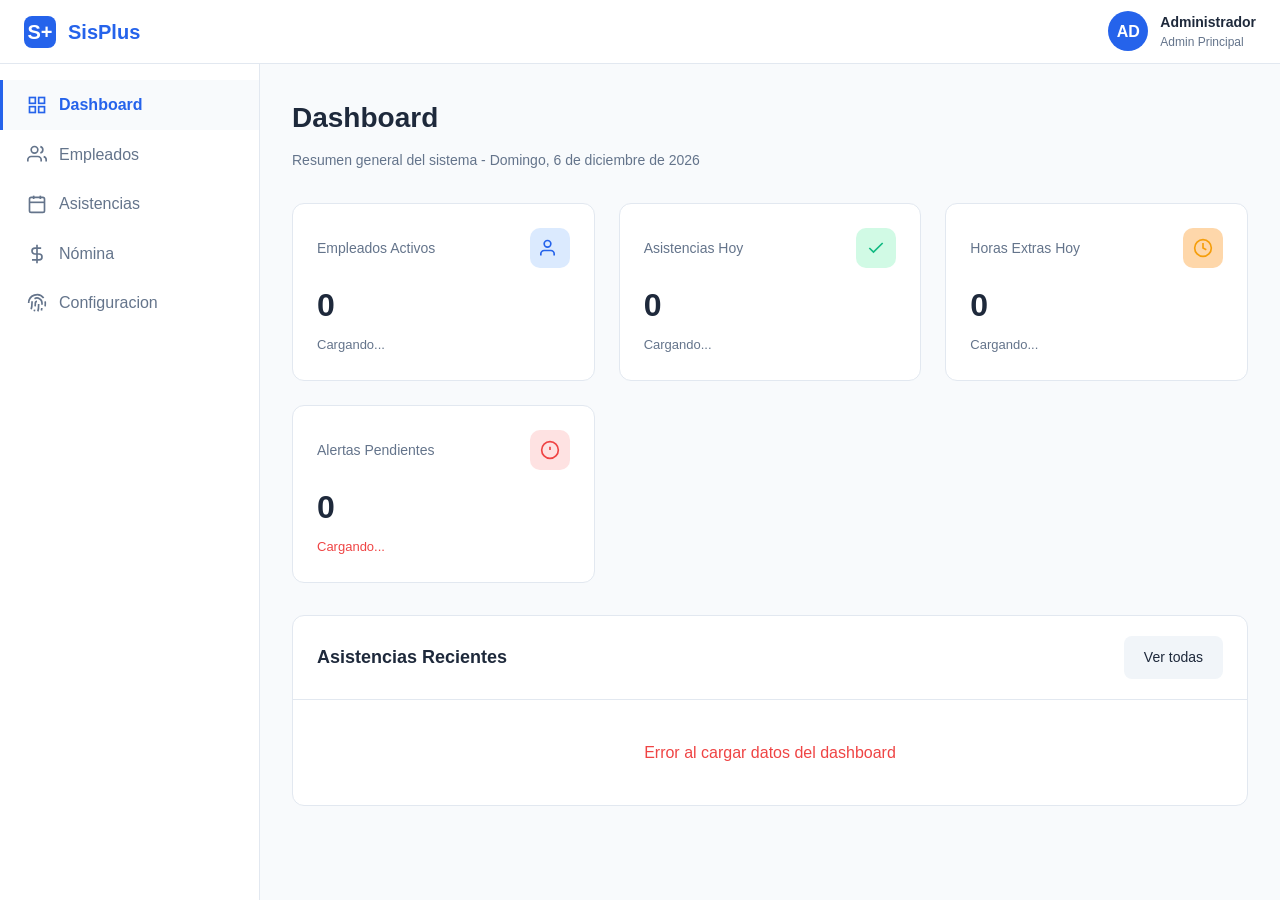
==== src/main/resources/templates/index.html @ 4ac5ccbd "feat(payroll): add payroll endpoints and hexagonal structure integration - Added AppController with " ====
<!DOCTYPE html>
<html lang="es">
<head>
    <meta charset="UTF-8">
    <meta name="viewport" content="width=device-width, initial-scale=1.0">
    <title>Dashboard - SisPlus</title>
    <style>
        * {
            margin: 0;
            padding: 0;
            box-sizing: border-box;
        }

        :root {
            --primary-color: #2563eb;
            --primary-dark: #1e40af;
            --secondary-color: #10b981;
            --bg-light: #f8fafc;
            --bg-gray: #f1f5f9;
            --text-dark: #1e293b;
            --text-gray: #64748b;
            --border-color: #e2e8f0;
            --success: #10b981;
            --warning: #f59e0b;
            --error: #ef4444;
            --sidebar-width: 260px;
            --topbar-height: 64px;
        }

        body {
            font-family: -apple-system, BlinkMacSystemFont, 'Segoe UI', Roboto, Oxygen, Ubuntu, Cantarell, sans-serif;
            background-color: var(--bg-light);
            color: var(--text-dark);
            line-height: 1.6;
        }

        .topbar {
            position: fixed;
            top: 0;
            left: 0;
            right: 0;
            height: var(--topbar-height);
            background: white;
            border-bottom: 1px solid var(--border-color);
            display: flex;
            align-items: center;
            justify-content: space-between;
            padding: 0 24px;
            z-index: 100;
        }

        .topbar-left {
            display: flex;
            align-items: center;
            gap: 16px;
        }

        .menu-toggle {
            display: none;
            background: none;
            border: none;
            cursor: pointer;
            padding: 8px;
            color: var(--text-dark);
        }

        .logo {
            display: flex;
            align-items: center;
            gap: 12px;
            font-size: 20px;
            font-weight: 700;
            color: var(--primary-color);
            text-decoration: none;
        }

        .logo-icon {
            width: 32px;
            height: 32px;
            background: var(--primary-color);
            border-radius: 8px;
            display: flex;
            align-items: center;
            justify-content: center;
            color: white;
            font-weight: 700;
        }

        .topbar-right {
            display: flex;
            align-items: center;
            gap: 16px;
        }

        .user-info {
            display: flex;
            align-items: center;
            gap: 12px;
        }

        .user-avatar {
            width: 40px;
            height: 40px;
            border-radius: 50%;
            background: var(--primary-color);
            color: white;
            display: flex;
            align-items: center;
            justify-content: center;
            font-weight: 600;
        }

        .user-details {
            display: flex;
            flex-direction: column;
        }

        .user-name {
            font-weight: 600;
            font-size: 14px;
        }

        .user-role {
            font-size: 12px;
            color: var(--text-gray);
        }

        .sidebar {
            position: fixed;
            top: var(--topbar-height);
            left: 0;
            width: var(--sidebar-width);
            height: calc(100vh - var(--topbar-height));
            background: white;
            border-right: 1px solid var(--border-color);
            overflow-y: auto;
            transition: transform 0.3s ease;
            z-index: 90;
        }

        .sidebar.closed {
            transform: translateX(-100%);
        }

        .nav-menu {
            padding: 16px 0;
        }

        .nav-item {
            display: flex;
            align-items: center;
            gap: 12px;
            padding: 12px 24px;
            color: var(--text-gray);
            text-decoration: none;
            cursor: pointer;
            transition: all 0.2s;
            border-left: 3px solid transparent;
        }

        .nav-item:hover {
            background: var(--bg-gray);
            color: var(--text-dark);
        }

        .nav-item.active {
            background: var(--bg-light);
            color: var(--primary-color);
            border-left-color: var(--primary-color);
            font-weight: 600;
        }

        .nav-icon {
            width: 20px;
            height: 20px;
        }

        .main-content {
            margin-left: var(--sidebar-width);
            margin-top: var(--topbar-height);
            padding: 32px;
            min-height: calc(100vh - var(--topbar-height));
            transition: margin-left 0.3s ease;
        }

        .main-content.expanded {
            margin-left: 0;
        }

        .page-header {
            margin-bottom: 32px;
        }

        .page-title {
            font-size: 28px;
            font-weight: 700;
            margin-bottom: 8px;
        }

        .page-subtitle {
            color: var(--text-gray);
            font-size: 14px;
        }

        .stats-grid {
            display: grid;
            grid-template-columns: repeat(auto-fit, minmax(240px, 1fr));
            gap: 24px;
            margin-bottom: 32px;
        }

        .stat-card {
            background: white;
            padding: 24px;
            border-radius: 12px;
            border: 1px solid var(--border-color);
            transition: box-shadow 0.2s;
            cursor: pointer;
        }

        .stat-card:hover {
            box-shadow: 0 4px 12px rgba(0, 0, 0, 0.08);
        }

        .stat-header {
            display: flex;
            align-items: center;
            justify-content: space-between;
            margin-bottom: 12px;
        }

        .stat-label {
            font-size: 14px;
            color: var(--text-gray);
            font-weight: 500;
        }

        .stat-icon {
            width: 40px;
            height: 40px;
            border-radius: 10px;
            display: flex;
            align-items: center;
            justify-content: center;
        }

        .stat-icon.blue { background: #dbeafe; color: var(--primary-color); }
        .stat-icon.green { background: #d1fae5; color: var(--secondary-color); }
        .stat-icon.orange { background: #fed7aa; color: var(--warning); }
        .stat-icon.red { background: #fee2e2; color: var(--error); }

        .stat-value {
            font-size: 32px;
            font-weight: 700;
            margin-bottom: 4px;
        }

        .stat-change {
            font-size: 13px;
            display: flex;
            align-items: center;
            gap: 4px;
        }

        .stat-change.positive { color: var(--success); }
        .stat-change.negative { color: var(--error); }
        .stat-change.neutral { color: var(--text-gray); }

        .content-card {
            background: white;
            border-radius: 12px;
            border: 1px solid var(--border-color);
            overflow: hidden;
            margin-bottom: 24px;
        }

        .card-header {
            padding: 20px 24px;
            border-bottom: 1px solid var(--border-color);
            display: flex;
            align-items: center;
            justify-content: space-between;
            flex-wrap: wrap;
            gap: 16px;
        }

        .card-title {
            font-size: 18px;
            font-weight: 600;
        }

        .btn {
            padding: 10px 20px;
            border: none;
            border-radius: 8px;
            font-size: 14px;
            font-weight: 500;
            cursor: pointer;
            transition: all 0.2s;
            display: inline-flex;
            align-items: center;
            gap: 8px;
            text-decoration: none;
        }

        .btn-secondary {
            background: var(--bg-gray);
            color: var(--text-dark);
        }

        .btn-secondary:hover {
            background: #e2e8f0;
        }

        .table-container {
            overflow-x: auto;
        }

        table {
            width: 100%;
            border-collapse: collapse;
        }

        thead {
            background: var(--bg-gray);
        }

        th {
            padding: 14px 24px;
            text-align: left;
            font-size: 13px;
            font-weight: 600;
            color: var(--text-gray);
            text-transform: uppercase;
            letter-spacing: 0.5px;
        }

        td {
            padding: 16px 24px;
            border-bottom: 1px solid var(--border-color);
            font-size: 14px;
        }

        tr:hover {
            background: var(--bg-light);
        }

        .badge {
            display: inline-block;
            padding: 4px 12px;
            border-radius: 20px;
            font-size: 12px;
            font-weight: 500;
        }

        .badge-success {
            background: #d1fae5;
            color: #065f46;
        }

        .badge-warning {
            background: #fef3c7;
            color: #92400e;
        }

        .loading {
            text-align: center;
            padding: 40px;
            color: var(--text-gray);
        }

        .skeleton {
            background: linear-gradient(90deg, #f0f0f0 25%, #e0e0e0 50%, #f0f0f0 75%);
            background-size: 200% 100%;
            animation: loading 1.5s infinite;
            border-radius: 4px;
        }

        @keyframes loading {
            0% { background-position: 200% 0; }
            100% { background-position: -200% 0; }
        }

        .empty-state {
            text-align: center;
            padding: 60px 20px;
            color: var(--text-gray);
        }

        .empty-state svg {
            width: 64px;
            height: 64px;
            margin-bottom: 16px;
            opacity: 0.5;
        }

        svg {
            width: 20px;
            height: 20px;
        }

        @media (max-width: 768px) {
            .menu-toggle {
                display: block;
            }

            .sidebar {
                transform: translateX(-100%);
            }

            .sidebar.open {
                transform: translateX(0);
            }

            .main-content {
                margin-left: 0;
            }

            .user-details {
                display: none;
            }

            .stats-grid {
                grid-template-columns: 1fr;
            }

            .card-header {
                flex-direction: column;
                align-items: stretch;
            }
        }
    </style>
</head>
<body>
<div class="topbar">
    <div class="topbar-left">
        <button class="menu-toggle" onclick="toggleSidebar()">
            <svg viewBox="0 0 24 24" fill="none" stroke="currentColor" stroke-width="2">
                <path d="M3 12h18M3 6h18M3 18h18"/>
            </svg>
        </button>
        <a href="/dashboard" class="logo">
            <div class="logo-icon">S+</div>
            <span>SisPlus</span>
        </a>
    </div>
    <div class="topbar-right">
        <div class="user-info">
            <div class="user-avatar">AD</div>
            <div class="user-details">
                <div class="user-name">Administrador</div>
                <div class="user-role">Admin Principal</div>
            </div>
        </div>
    </div>
</div>

<div class="sidebar" id="sidebar">
    <nav class="nav-menu">
        <a href="/dashboard" class="nav-item active">
            <svg class="nav-icon" viewBox="0 0 24 24" fill="none" stroke="currentColor" stroke-width="2">
                <rect x="3" y="3" width="7" height="7"/>
                <rect x="14" y="3" width="7" height="7"/>
                <rect x="14" y="14" width="7" height="7"/>
                <rect x="3" y="14" width="7" height="7"/>
            </svg>
            <span>Dashboard</span>
        </a>
        <a href="/employee" class="nav-item">
            <svg class="nav-icon" viewBox="0 0 24 24" fill="none" stroke="currentColor" stroke-width="2">
                <path d="M17 21v-2a4 4 0 0 0-4-4H5a4 4 0 0 0-4 4v2"/>
                <circle cx="9" cy="7" r="4"/>
                <path d="M23 21v-2a4 4 0 0 0-3-3.87"/>
                <path d="M16 3.13a4 4 0 0 1 0 7.75"/>
            </svg>
            <span>Empleados</span>
        </a>
        <a href="/assistance" class="nav-item">
            <svg class="nav-icon" viewBox="0 0 24 24" fill="none" stroke="currentColor" stroke-width="2">
                <rect x="3" y="4" width="18" height="18" rx="2" ry="2"/>
                <line x1="16" y1="2" x2="16" y2="6"/>
                <line x1="8" y1="2" x2="8" y2="6"/>
                <line x1="3" y1="10" x2="21" y2="10"/>
            </svg>
            <span>Asistencias</span>
        </a>
        <a href="/payroll" class="nav-item">
            <svg class="nav-icon" viewBox="0 0 24 24" fill="none" stroke="currentColor" stroke-width="2">
                <line x1="12" y1="1" x2="12" y2="23"/>
                <path d="M17 5H9.5a3.5 3.5 0 0 0 0 7h5a3.5 3.5 0 0 1 0 7H6"/>
            </svg>
            <span>Nómina</span>
        </a>
        <a href="/config" class="nav-item">
            <svg class="nav-icon" viewBox="0 0 24 24" fill="none" stroke="currentColor" stroke-width="2">
                <path d="M12 10a2 2 0 0 0-2 2c0 1.02-.1 2.51-.26 4"/>
                <path d="M14 13.12c0 2.38 0 6.38-1 8.88"/>
                <path d="M17.29 21.02c.12-.6.43-2.3.5-3.02"/>
                <path d="M2 12a10 10 0 0 1 18-6"/>
                <path d="M2 16h.01"/>
                <path d="M21.8 16c.2-2 .131-5.354 0-6"/>
                <path d="M5 19.5C5.5 18 6 15 6 12a6 6 0 0 1 .34-2"/>
                <path d="M8.65 22c.21-.66.45-1.32.57-2"/>
                <path d="M9 6.8a6 6 0 0 1 9 5.2v2"/>
            </svg>
            <span>Configuracion</span>
        </a>
    </nav>
</div>

<div class="main-content" id="mainContent">
    <div class="page-header">
        <h1 class="page-title">Dashboard</h1>
        <p class="page-subtitle" id="currentDate">Cargando fecha...</p>
    </div>

    <div class="stats-grid">
        <div class="stat-card" onclick="window.location.href='/employee'">
            <div class="stat-header">
                <span class="stat-label">Empleados Activos</span>
                <div class="stat-icon blue">
                    <svg viewBox="0 0 24 24" fill="none" stroke="currentColor" stroke-width="2">
                        <path d="M17 21v-2a4 4 0 0 0-4-4H5a4 4 0 0 0-4 4v2"/>
                        <circle cx="9" cy="7" r="4"/>
                    </svg>
                </div>
            </div>
            <div class="stat-value" id="totalEmployees">0</div>
            <div class="stat-change neutral">
                <span id="employeesChange">Cargando...</span>
            </div>
        </div>

        <div class="stat-card" onclick="window.location.href='/assistance'">
            <div class="stat-header">
                <span class="stat-label">Asistencias Hoy</span>
                <div class="stat-icon green">
                    <svg viewBox="0 0 24 24" fill="none" stroke="currentColor" stroke-width="2">
                        <polyline points="20 6 9 17 4 12"/>
                    </svg>
                </div>
            </div>
            <div class="stat-value" id="todayAttendances">0</div>
            <div class="stat-change neutral">
                <span id="attendanceRate">Cargando...</span>
            </div>
        </div>

        <div class="stat-card" onclick="window.location.href='/assistance'">
            <div class="stat-header">
                <span class="stat-label">Horas Extras Hoy</span>
                <div class="stat-icon orange">
                    <svg viewBox="0 0 24 24" fill="none" stroke="currentColor" stroke-width="2">
                        <circle cx="12" cy="12" r="10"/>
                        <polyline points="12 6 12 12 16 14"/>
                    </svg>
                </div>
            </div>
            <div class="stat-value" id="totalOvertimeHours">0</div>
            <div class="stat-change neutral">
                <span id="overtimeEmployees">Cargando...</span>
            </div>
        </div>

        <div class="stat-card" onclick="window.location.href='/assistance'">
            <div class="stat-header">
                <span class="stat-label">Alertas Pendientes</span>
                <div class="stat-icon red">
                    <svg viewBox="0 0 24 24" fill="none" stroke="currentColor" stroke-width="2">
                        <circle cx="12" cy="12" r="10"/>
                        <line x1="12" y1="8" x2="12" y2="12"/>
                        <line x1="12" y1="16" x2="12.01" y2="16"/>
                    </svg>
                </div>
            </div>
            <div class="stat-value" id="pendingAlerts">0</div>
            <div class="stat-change negative">
                <span id="alertsDescription">Cargando...</span>
            </div>
        </div>
    </div>

    <div class="content-card">
        <div class="card-header">
            <h2 class="card-title">Asistencias Recientes</h2>
            <a href="/assistance" class="btn btn-secondary">Ver todas</a>
        </div>
        <div class="table-container">
            <div id="loadingTable" class="loading">
                <p>Cargando asistencias...</p>
            </div>
            <table id="recentAttendancesTable" style="display: none;">
                <thead>
                <tr>
                    <th>Empleado</th>
                    <th>Entrada</th>
                    <th>Salida</th>
                    <th>Horas</th>
                    <th>Estado</th>
                </tr>
                </thead>
                <tbody id="recentAttendancesBody">
                </tbody>
            </table>
            <div id="emptyState" class="empty-state" style="display: none;">
                <svg viewBox="0 0 24 24" fill="none" stroke="currentColor" stroke-width="2">
                    <rect x="3" y="4" width="18" height="18" rx="2" ry="2"/>
                    <line x1="16" y1="2" x2="16" y2="6"/>
                    <line x1="8" y1="2" x2="8" y2="6"/>
                    <line x1="3" y1="10" x2="21" y2="10"/>
                </svg>
                <p>No hay asistencias registradas hoy</p>
            </div>
        </div>
    </div>
</div>

<script>
    const API_BASE = '/api';

    function toggleSidebar() {
        const sidebar = document.getElementById('sidebar');
        const mainContent = document.getElementById('mainContent');

        if (window.innerWidth <= 768) {
            sidebar.classList.toggle('open');
        } else {
            sidebar.classList.toggle('closed');
            mainContent.classList.toggle('expanded');
        }
    }

    window.addEventListener('resize', function() {
        const sidebar = document.getElementById('sidebar');
        if (window.innerWidth > 768) {
            sidebar.classList.remove('open');
        }
    });

    function formatTime(dateTimeString) {
        if (!dateTimeString) return '-';
        const date = new Date(dateTimeString);
        return date.toLocaleTimeString('es-ES', { hour: '2-digit', minute: '2-digit' });
    }

    function formatDate() {
        const options = { weekday: 'long', year: 'numeric', month: 'long', day: 'numeric' };
        const date = new Date().toLocaleDateString('es-ES', options);
        return date.charAt(0).toUpperCase() + date.slice(1);
    }

    async function loadDashboardData() {
        try {
            const [employeesRes, attendancesRes] = await Promise.all([
                fetch(`${API_BASE}/users`),
                fetch(`${API_BASE}/attendances?filter=today`)
            ]);

            if (!employeesRes.ok || !attendancesRes.ok) {
                throw new Error('Error al cargar datos del dashboard');
            }

            const employees = await employeesRes.json();
            const attendances = await attendancesRes.json();

            updateStatistics(employees, attendances);
            displayRecentAttendances(attendances);

        } catch (error) {
            console.error('Error:', error);
            document.getElementById('loadingTable').innerHTML =
                '<p style="color: var(--error);">Error al cargar datos del dashboard</p>';
        }
    }

    function updateStatistics(employees, attendances) {
        const totalEmployees = employees.length;
        document.getElementById('totalEmployees').textContent = totalEmployees;
        document.getElementById('employeesChange').textContent =
            `${totalEmployees} empleado${totalEmployees !== 1 ? 's' : ''} registrado${totalEmployees !== 1 ? 's' : ''}`;

        const todayAttendances = attendances.length;
        document.getElementById('todayAttendances').textContent = todayAttendances;

        const attendanceRate = totalEmployees > 0
            ? ((todayAttendances / totalEmployees) * 100).toFixed(1)
            : 0;
        document.getElementById('attendanceRate').textContent =
            `${attendanceRate}% tasa de asistencia`;

        let totalOvertimeHours = 0;
        let employeesWithOvertime = 0;
        let pendingExits = 0;

        attendances.forEach(att => {
            if (att.extraHours && att.extraHours > 0) {
                totalOvertimeHours += att.extraHours;
                employeesWithOvertime++;
            }
            if (!att.departureTime) {
                pendingExits++;
            }
        });

        document.getElementById('totalOvertimeHours').textContent = totalOvertimeHours.toFixed(1);
        document.getElementById('overtimeEmployees').textContent =
            employeesWithOvertime > 0
                ? `En ${employeesWithOvertime} empleado${employeesWithOvertime !== 1 ? 's' : ''}`
                : 'Sin horas extras registradas';

        document.getElementById('pendingAlerts').textContent = pendingExits;
        document.getElementById('alertsDescription').textContent =
            pendingExits > 0
                ? `Salida${pendingExits !== 1 ? 's' : ''} no registrada${pendingExits !== 1 ? 's' : ''}`
                : 'Sin alertas pendientes';

        const alertChangeElem = document.querySelector('#pendingAlerts').parentElement.querySelector('.stat-change');
        if (pendingExits === 0) {
            alertChangeElem.classList.remove('negative');
            alertChangeElem.classList.add('positive');
        }
    }

    function displayRecentAttendances(attendances) {
        const tbody = document.getElementById('recentAttendancesBody');
        const loadingDiv = document.getElementById('loadingTable');
        const table = document.getElementById('recentAttendancesTable');
        const emptyState = document.getElementById('emptyState');

        loadingDiv.style.display = 'none';

        if (attendances.length === 0) {
            emptyState.style.display = 'block';
            table.style.display = 'none';
            return;
        }

        emptyState.style.display = 'none';
        table.style.display = 'table';

        const recentAttendances = attendances
            .sort((a, b) => {
                const dateA = new Date(a.entryTime || 0);
                const dateB = new Date(b.entryTime || 0);
                return dateB - dateA;
            })
            .slice(0, 10);

        tbody.innerHTML = recentAttendances.map(att => {
            const status = att.departureTime ? 'complete' : 'pending';
            const statusBadge = status === 'complete'
                ? '<span class="badge badge-success">Completo</span>'
                : '<span class="badge badge-warning">Pendiente</span>';

            const workedHours = att.workedHours && att.departureTime
                ? att.workedHours.toFixed(2) + 'h'
                : '-';

            const userName = att.user
                ? `${att.user.name} ${att.user.lastName}`
                : 'Usuario desconocido';

            return `
                <tr>
                    <td><strong>${userName}</strong></td>
                    <td>${formatTime(att.entryTime)}</td>
                    <td>${formatTime(att.departureTime)}</td>
                    <td>${workedHours}</td>
                    <td>${statusBadge}</td>
                </tr>
            `;
        }).join('');
    }

    window.onload = function() {
        document.getElementById('currentDate').textContent =
            'Resumen general del sistema - ' + formatDate();
        loadDashboardData();

        setInterval(loadDashboardData, 30000);
    }
</script>
</body>
</html>
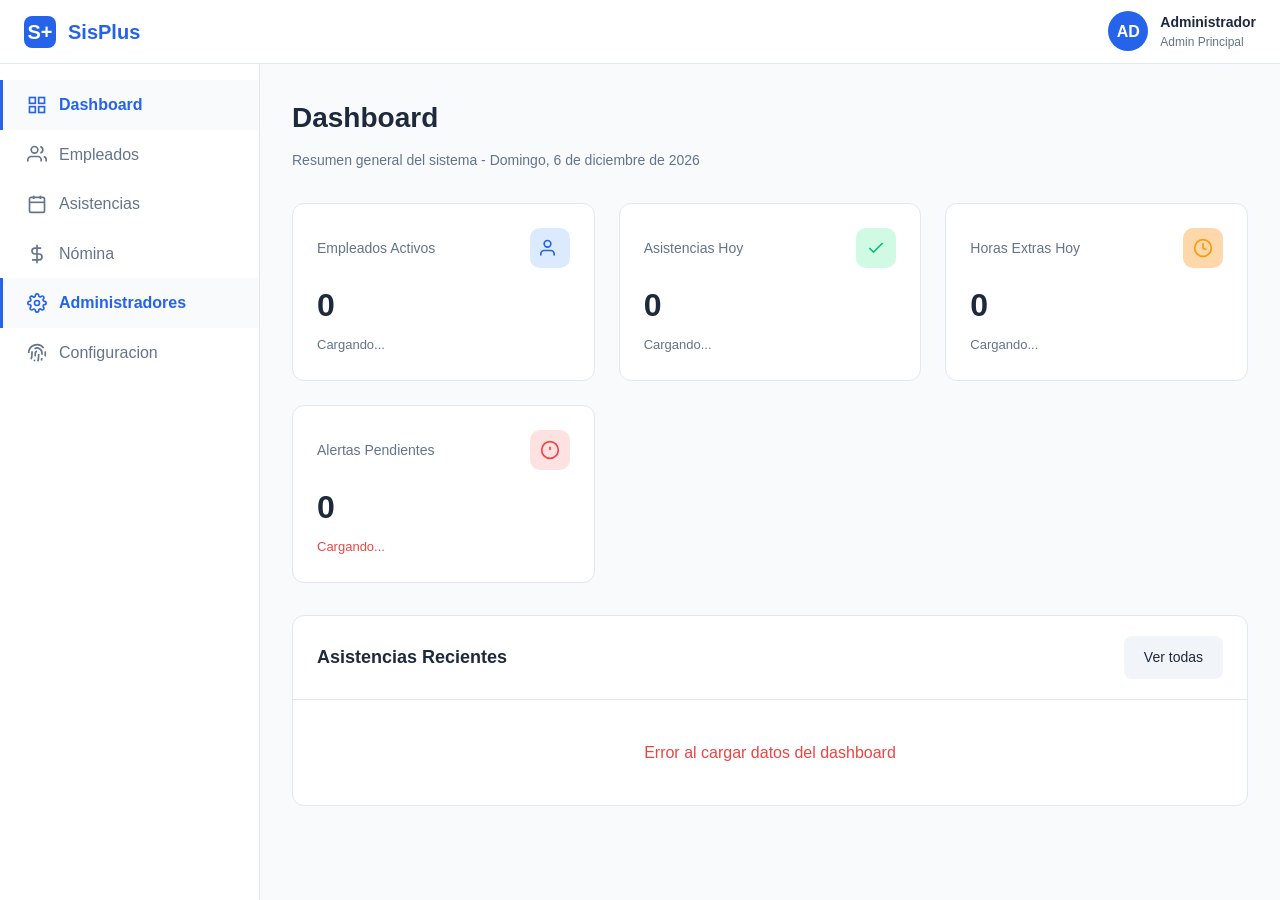
==== commit 108bc611: "feat(payroll): add payroll endpoints and hexagonal structure integration - Added AppController with " ====
--- a/src/main/resources/templates/index.html
+++ b/src/main/resources/templates/index.html
@@ -491,6 +491,13 @@
             </svg>
             <span>Nómina</span>
         </a>
+        <a href="/admin" class="nav-item active">
+            <svg class="nav-icon" viewBox="0 0 24 24" fill="none" stroke="currentColor" stroke-width="2">
+                <path d="M12 15a3 3 0 1 0 0-6 3 3 0 0 0 0 6z"/>
+                <path d="M19.4 15a1.65 1.65 0 0 0 .33 1.82l.06.06a2 2 0 0 1 0 2.83 2 2 0 0 1-2.83 0l-.06-.06a1.65 1.65 0 0 0-1.82-.33 1.65 1.65 0 0 0-1 1.51V21a2 2 0 0 1-2 2 2 2 0 0 1-2-2v-.09A1.65 1.65 0 0 0 9 19.4a1.65 1.65 0 0 0-1.82.33l-.06.06a2 2 0 0 1-2.83 0 2 2 0 0 1 0-2.83l.06-.06a1.65 1.65 0 0 0 .33-1.82 1.65 1.65 0 0 0-1.51-1H3a2 2 0 0 1-2-2 2 2 0 0 1 2-2h.09A1.65 1.65 0 0 0 4.6 9a1.65 1.65 0 0 0-.33-1.82l-.06-.06a2 2 0 0 1 0-2.83 2 2 0 0 1 2.83 0l.06.06a1.65 1.65 0 0 0 1.82.33H9a1.65 1.65 0 0 0 1-1.51V3a2 2 0 0 1 2-2 2 2 0 0 1 2 2v.09a1.65 1.65 0 0 0 1 1.51 1.65 1.65 0 0 0 1.82-.33l.06-.06a2 2 0 0 1 2.83 0 2 2 0 0 1 0 2.83l-.06.06a1.65 1.65 0 0 0-.33 1.82V9a1.65 1.65 0 0 0 1.51 1H21a2 2 0 0 1 2 2 2 2 0 0 1-2 2h-.09a1.65 1.65 0 0 0-1.51 1z"/>
+            </svg>
+            <span>Administradores</span>
+        </a>
         <a href="/config" class="nav-item">
             <svg class="nav-icon" viewBox="0 0 24 24" fill="none" stroke="currentColor" stroke-width="2">
                 <path d="M12 10a2 2 0 0 0-2 2c0 1.02-.1 2.51-.26 4"/>
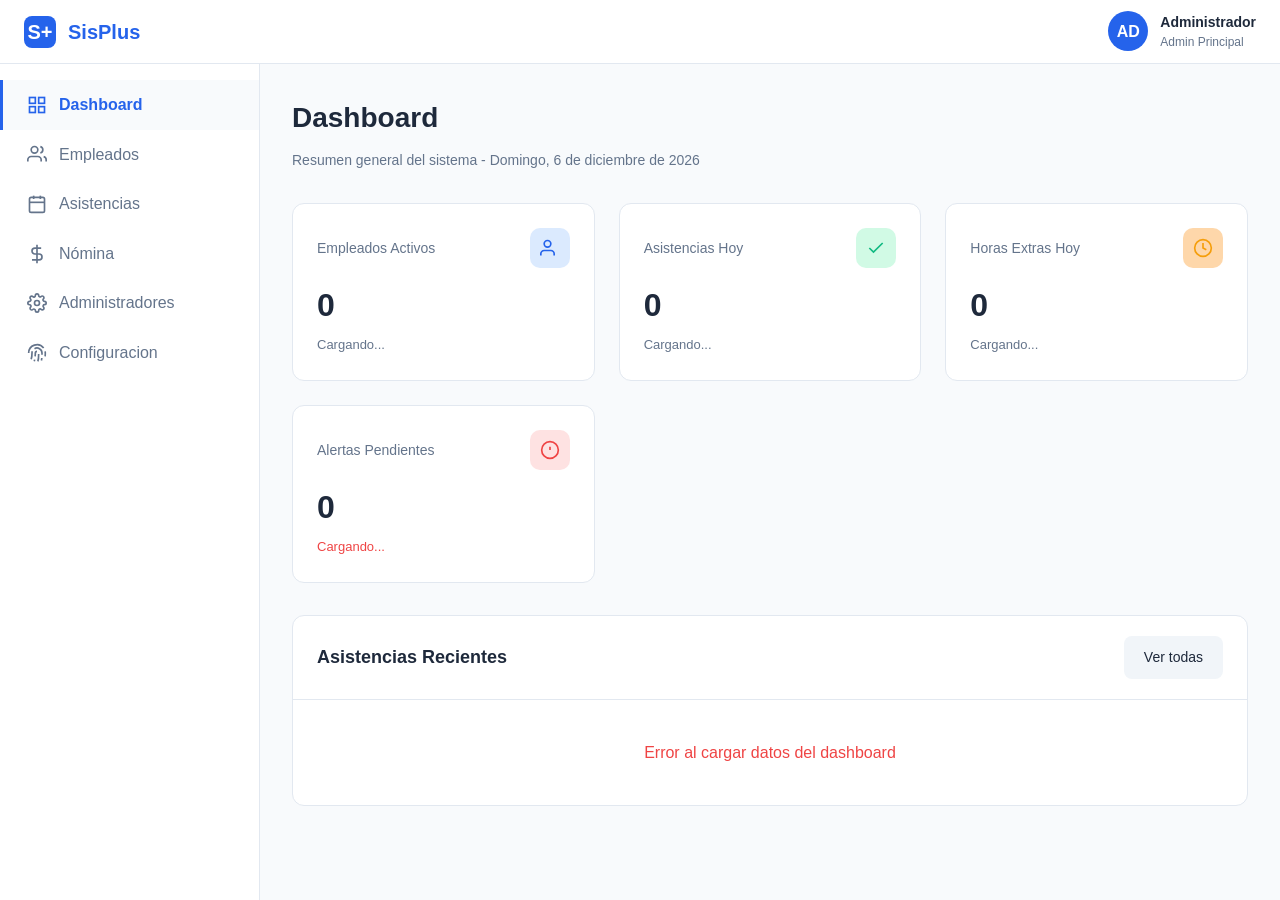
==== commit 1c923293: "feat(payroll): add payroll endpoints and hexagonal structure integration - Added AppController with " ====
--- a/src/main/resources/templates/index.html
+++ b/src/main/resources/templates/index.html
@@ -491,7 +491,7 @@
             </svg>
             <span>Nómina</span>
         </a>
-        <a href="/admin" class="nav-item active">
+        <a href="/admin" class="nav-item">
             <svg class="nav-icon" viewBox="0 0 24 24" fill="none" stroke="currentColor" stroke-width="2">
                 <path d="M12 15a3 3 0 1 0 0-6 3 3 0 0 0 0 6z"/>
                 <path d="M19.4 15a1.65 1.65 0 0 0 .33 1.82l.06.06a2 2 0 0 1 0 2.83 2 2 0 0 1-2.83 0l-.06-.06a1.65 1.65 0 0 0-1.82-.33 1.65 1.65 0 0 0-1 1.51V21a2 2 0 0 1-2 2 2 2 0 0 1-2-2v-.09A1.65 1.65 0 0 0 9 19.4a1.65 1.65 0 0 0-1.82.33l-.06.06a2 2 0 0 1-2.83 0 2 2 0 0 1 0-2.83l.06-.06a1.65 1.65 0 0 0 .33-1.82 1.65 1.65 0 0 0-1.51-1H3a2 2 0 0 1-2-2 2 2 0 0 1 2-2h.09A1.65 1.65 0 0 0 4.6 9a1.65 1.65 0 0 0-.33-1.82l-.06-.06a2 2 0 0 1 0-2.83 2 2 0 0 1 2.83 0l.06.06a1.65 1.65 0 0 0 1.82.33H9a1.65 1.65 0 0 0 1-1.51V3a2 2 0 0 1 2-2 2 2 0 0 1 2 2v.09a1.65 1.65 0 0 0 1 1.51 1.65 1.65 0 0 0 1.82-.33l.06-.06a2 2 0 0 1 2.83 0 2 2 0 0 1 0 2.83l-.06.06a1.65 1.65 0 0 0-.33 1.82V9a1.65 1.65 0 0 0 1.51 1H21a2 2 0 0 1 2 2 2 2 0 0 1-2 2h-.09a1.65 1.65 0 0 0-1.51 1z"/>
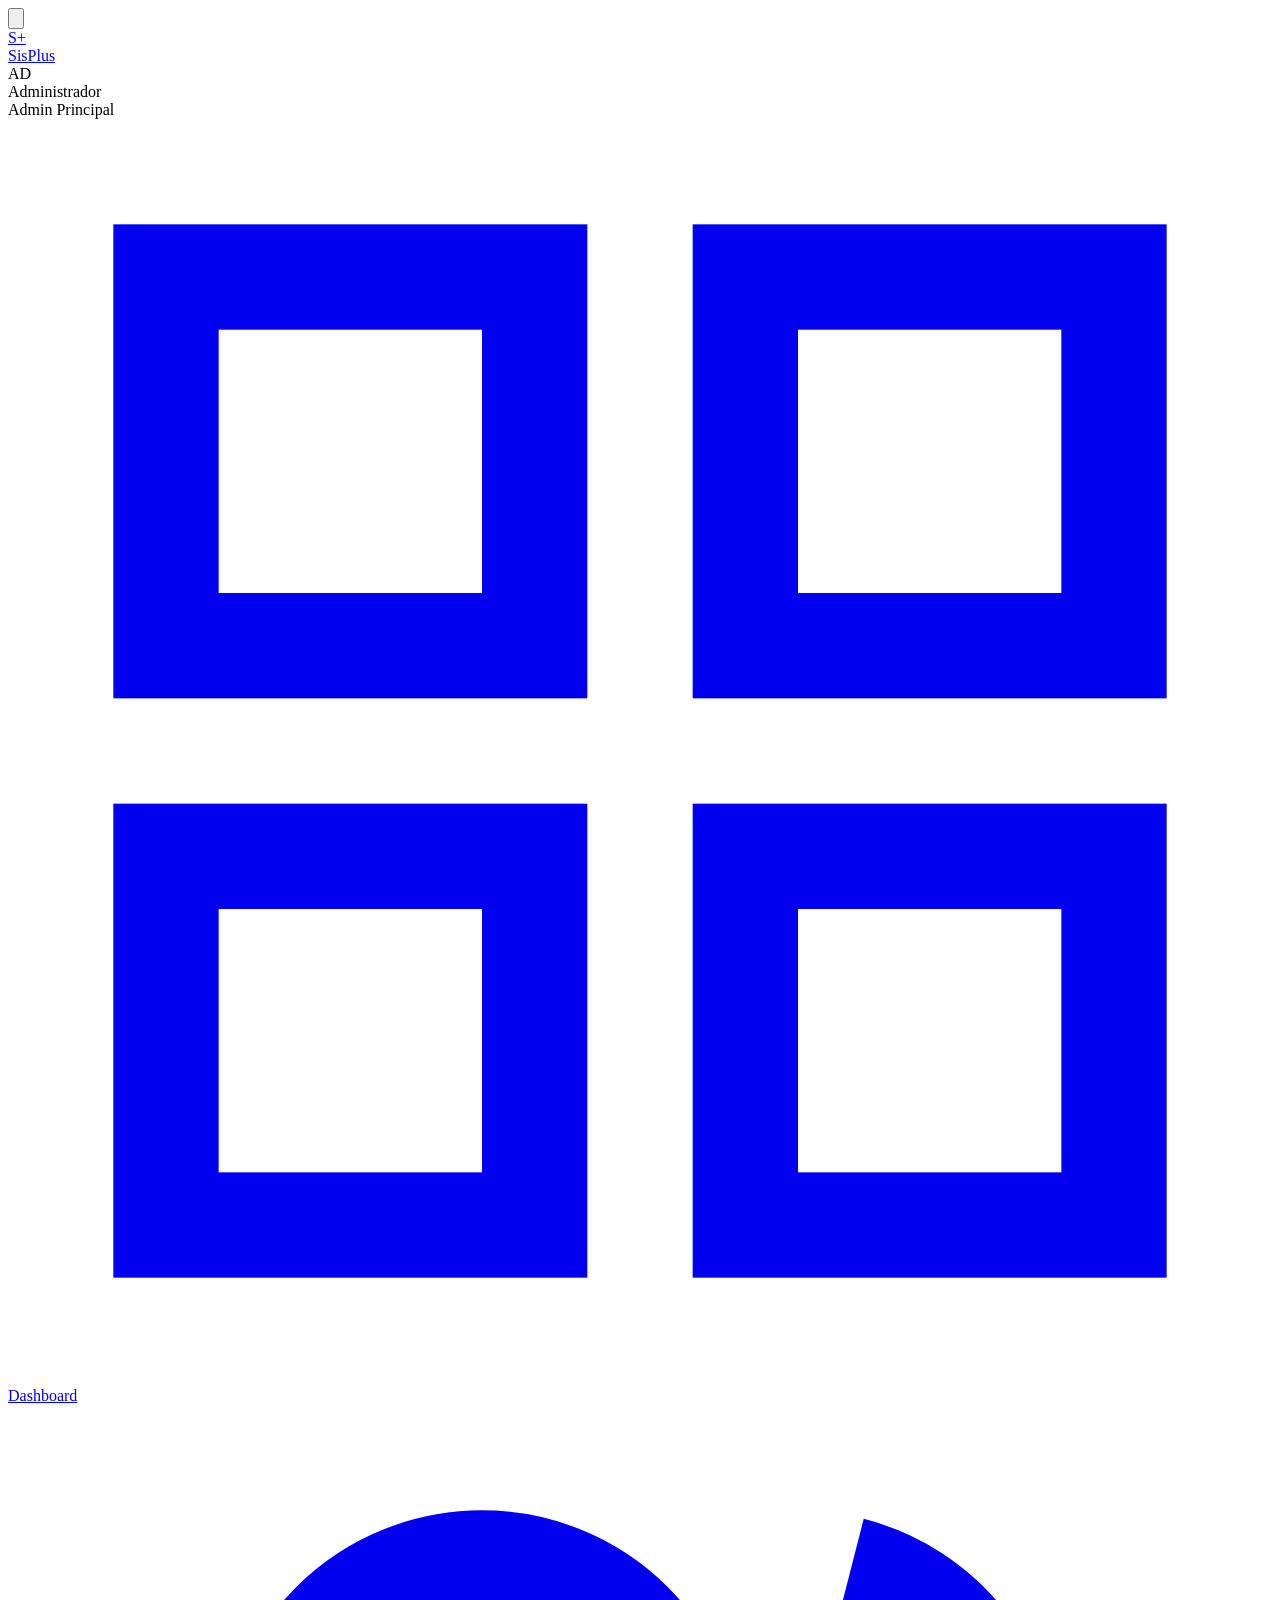
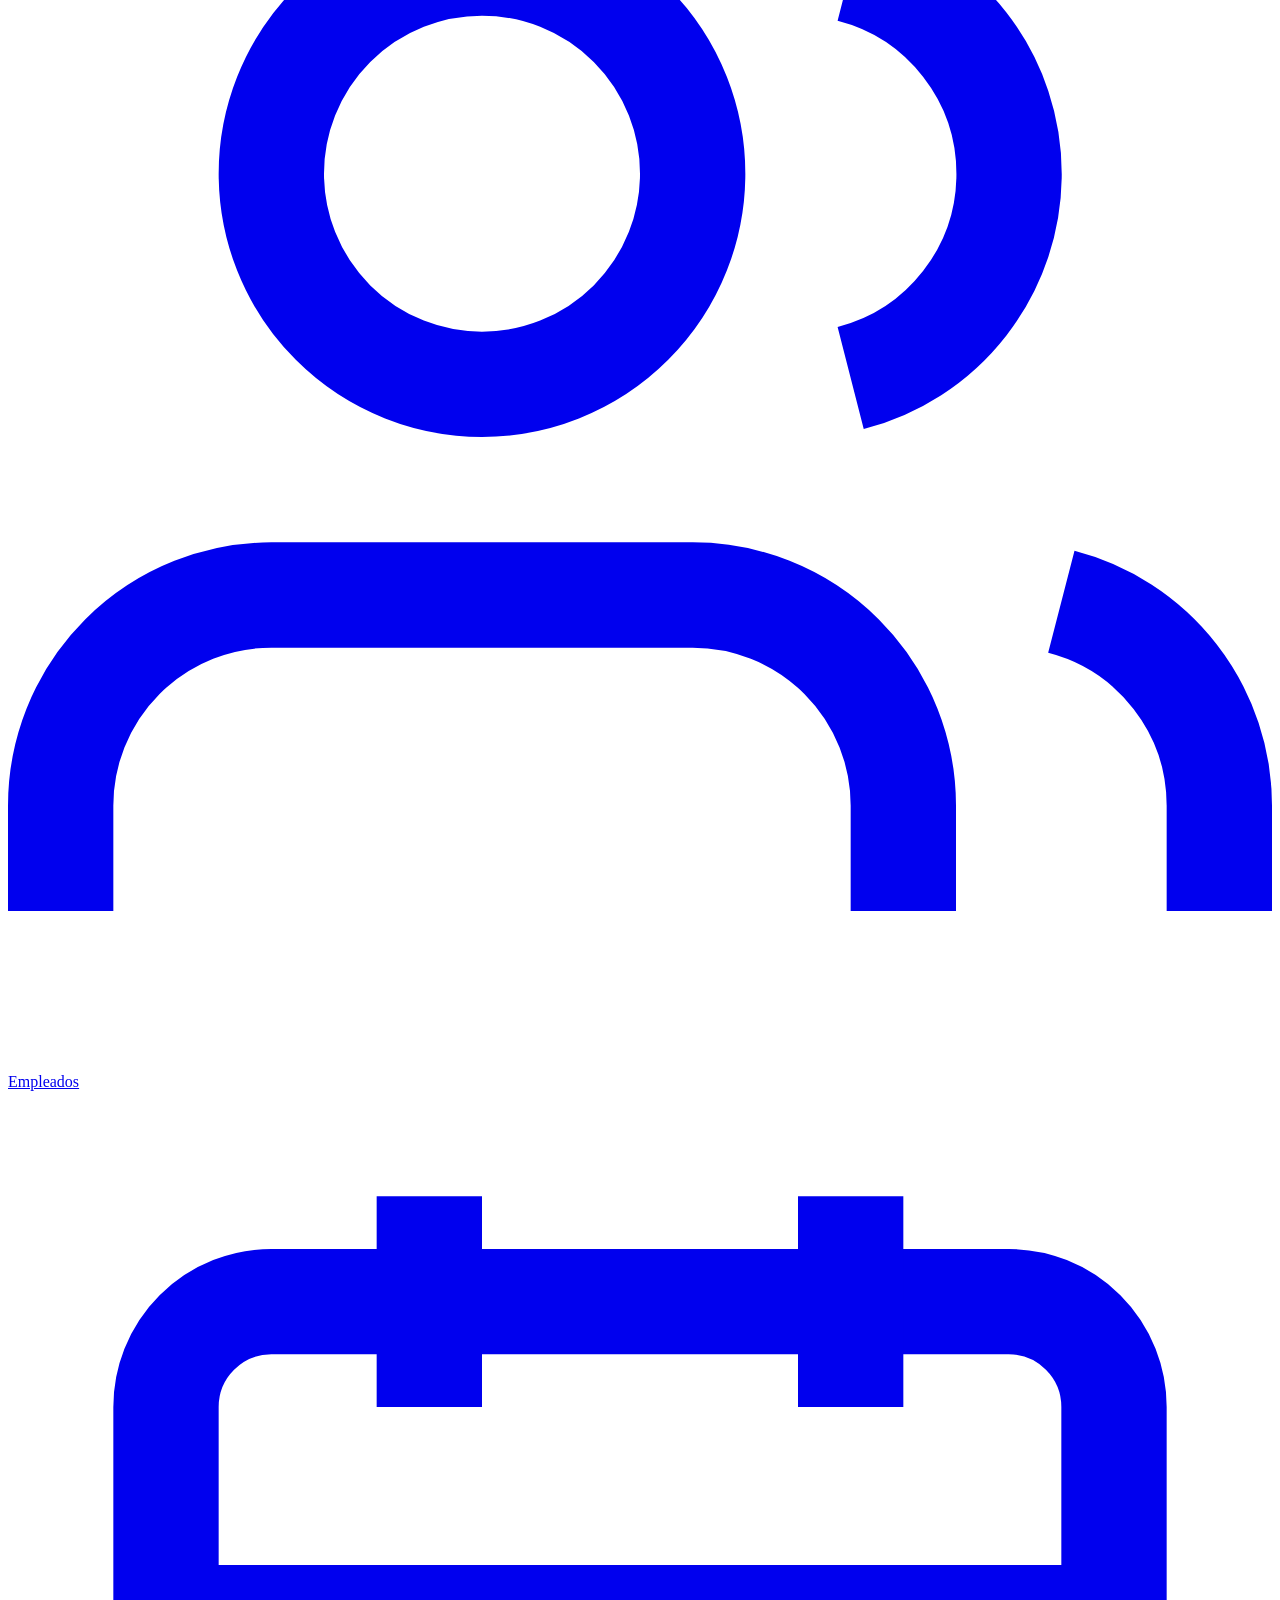
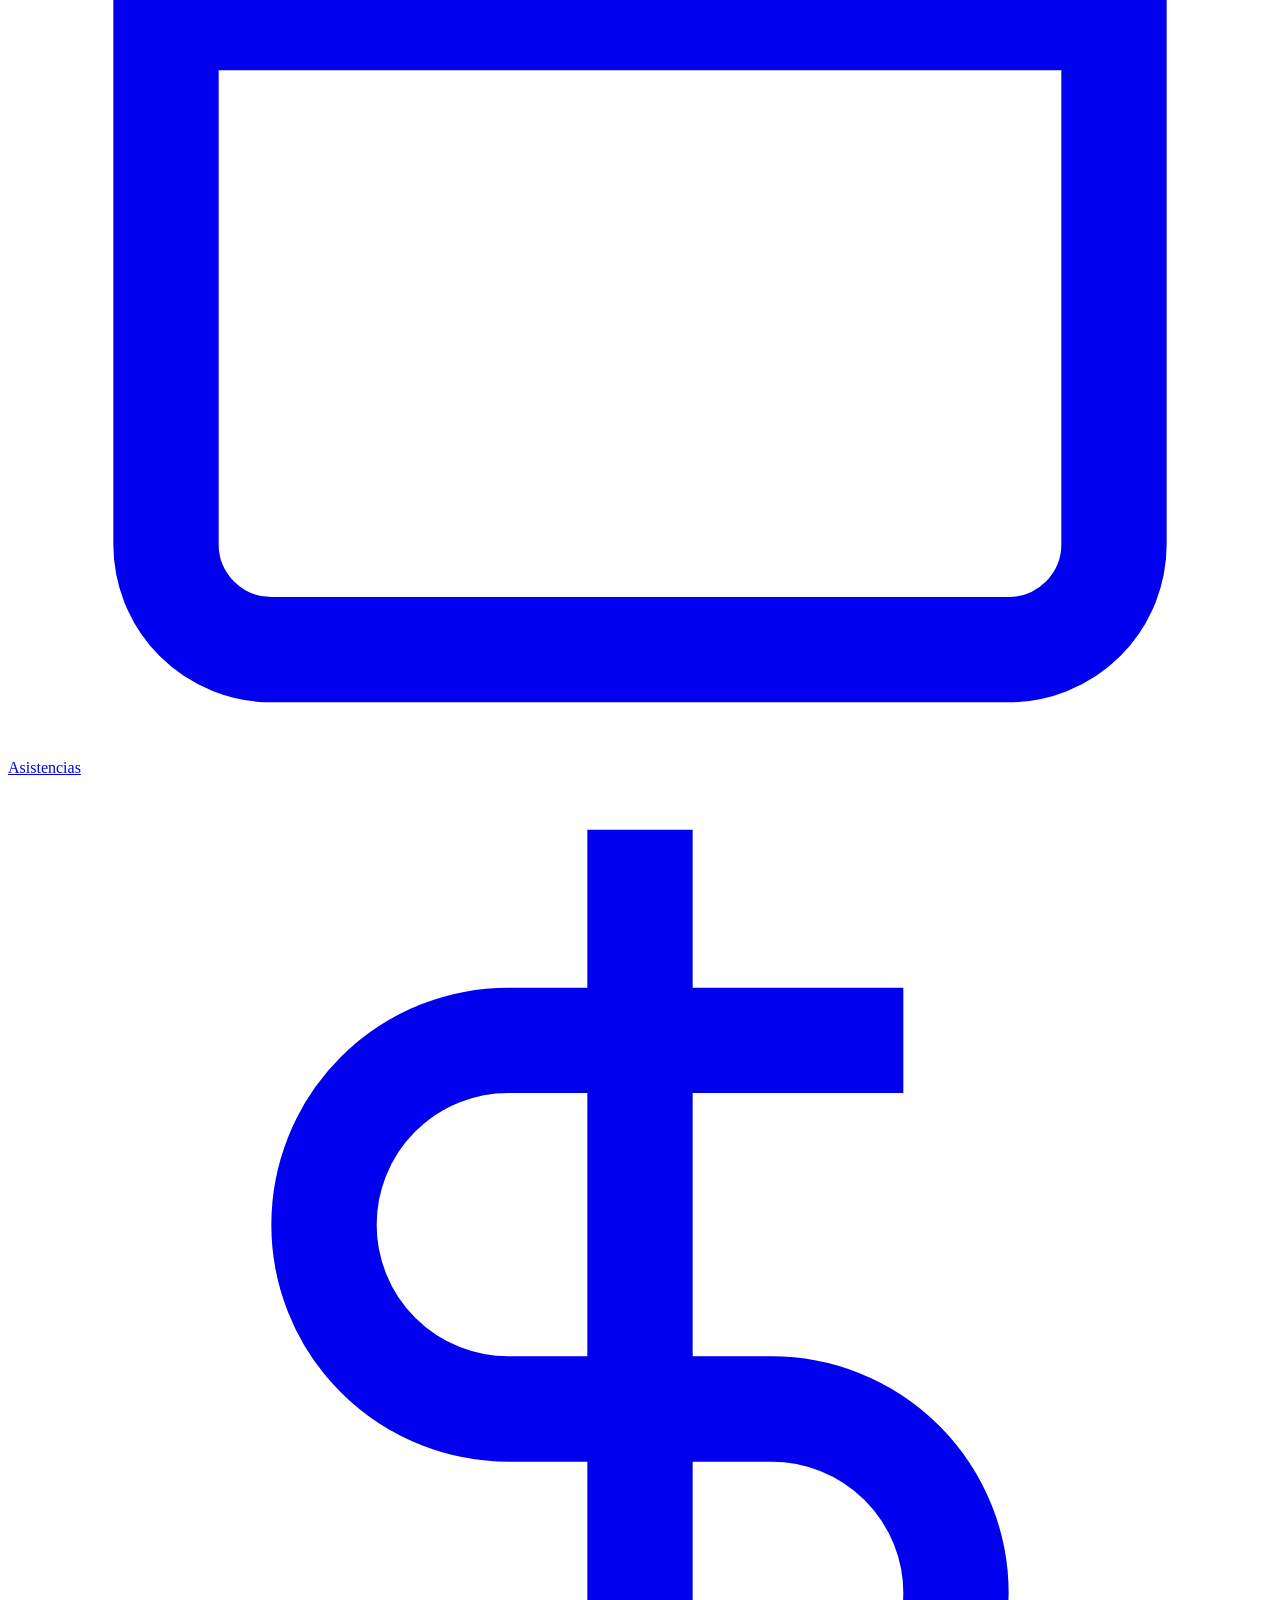
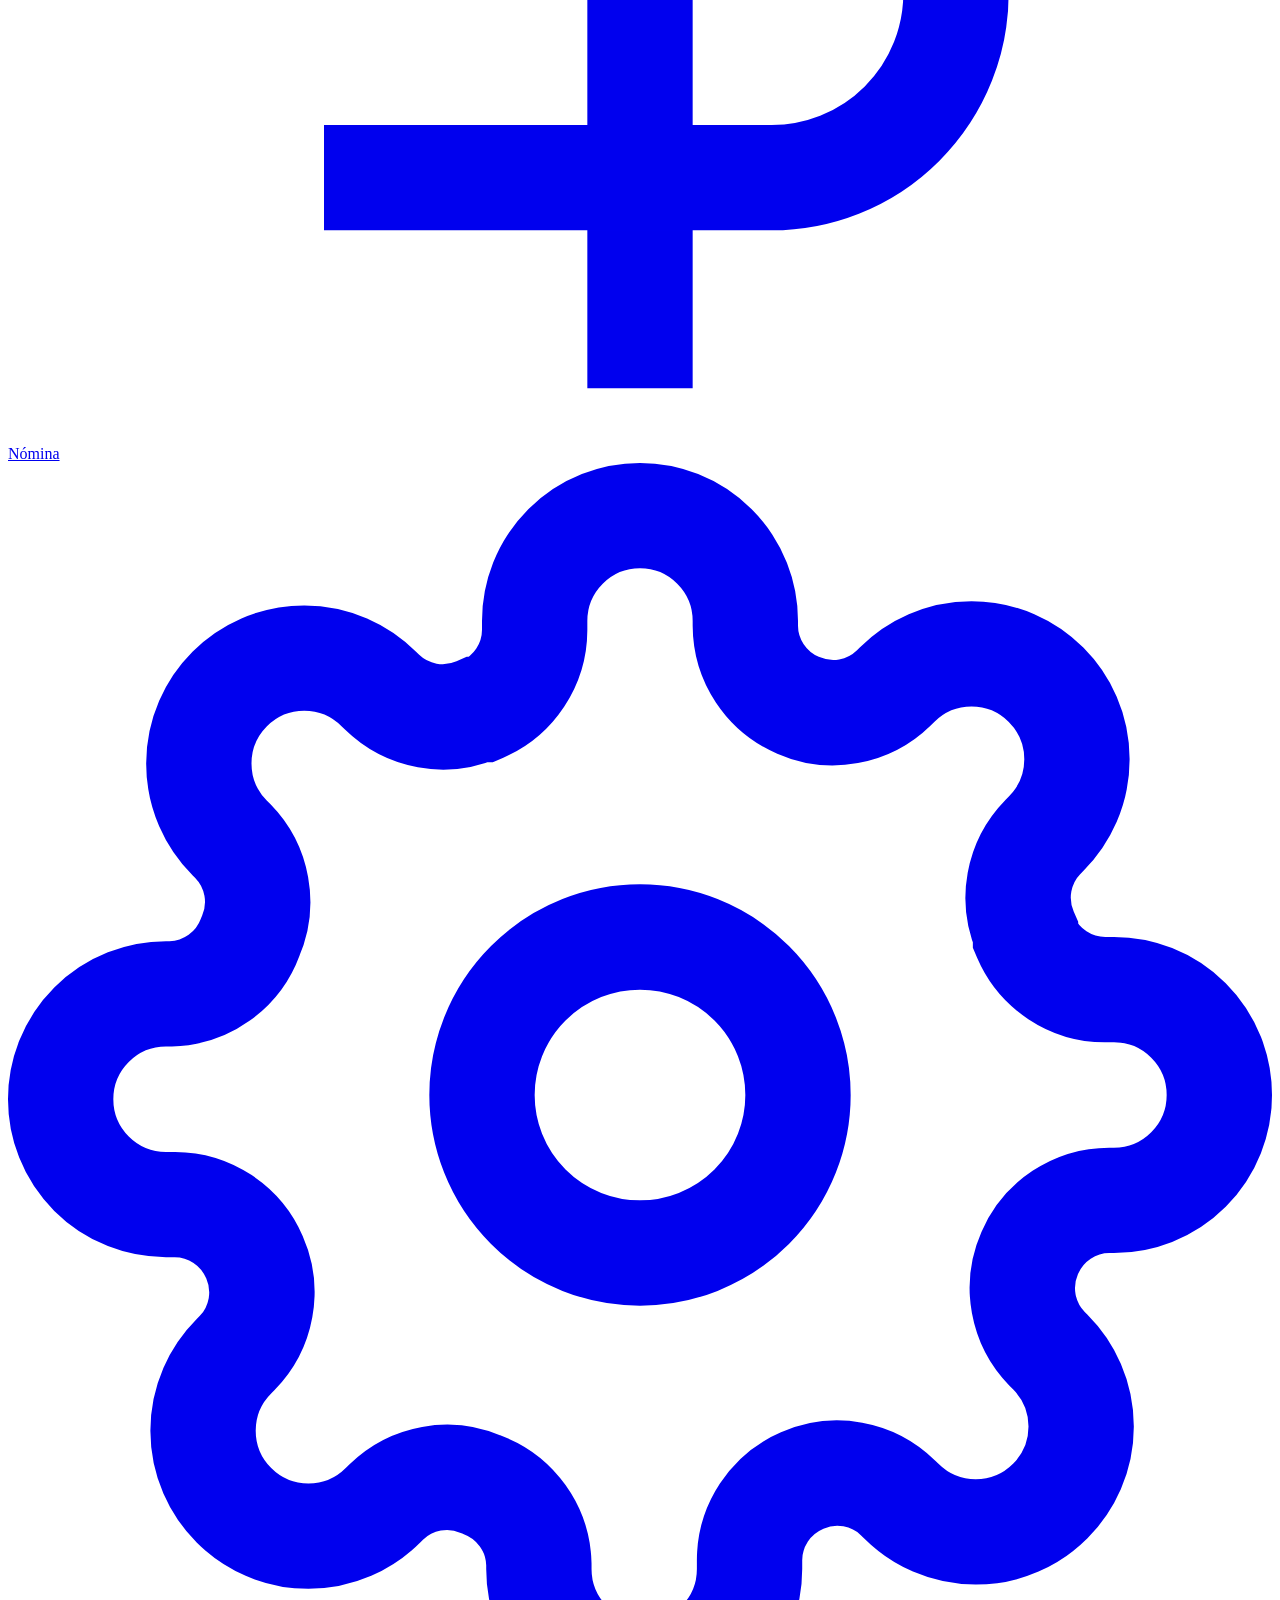
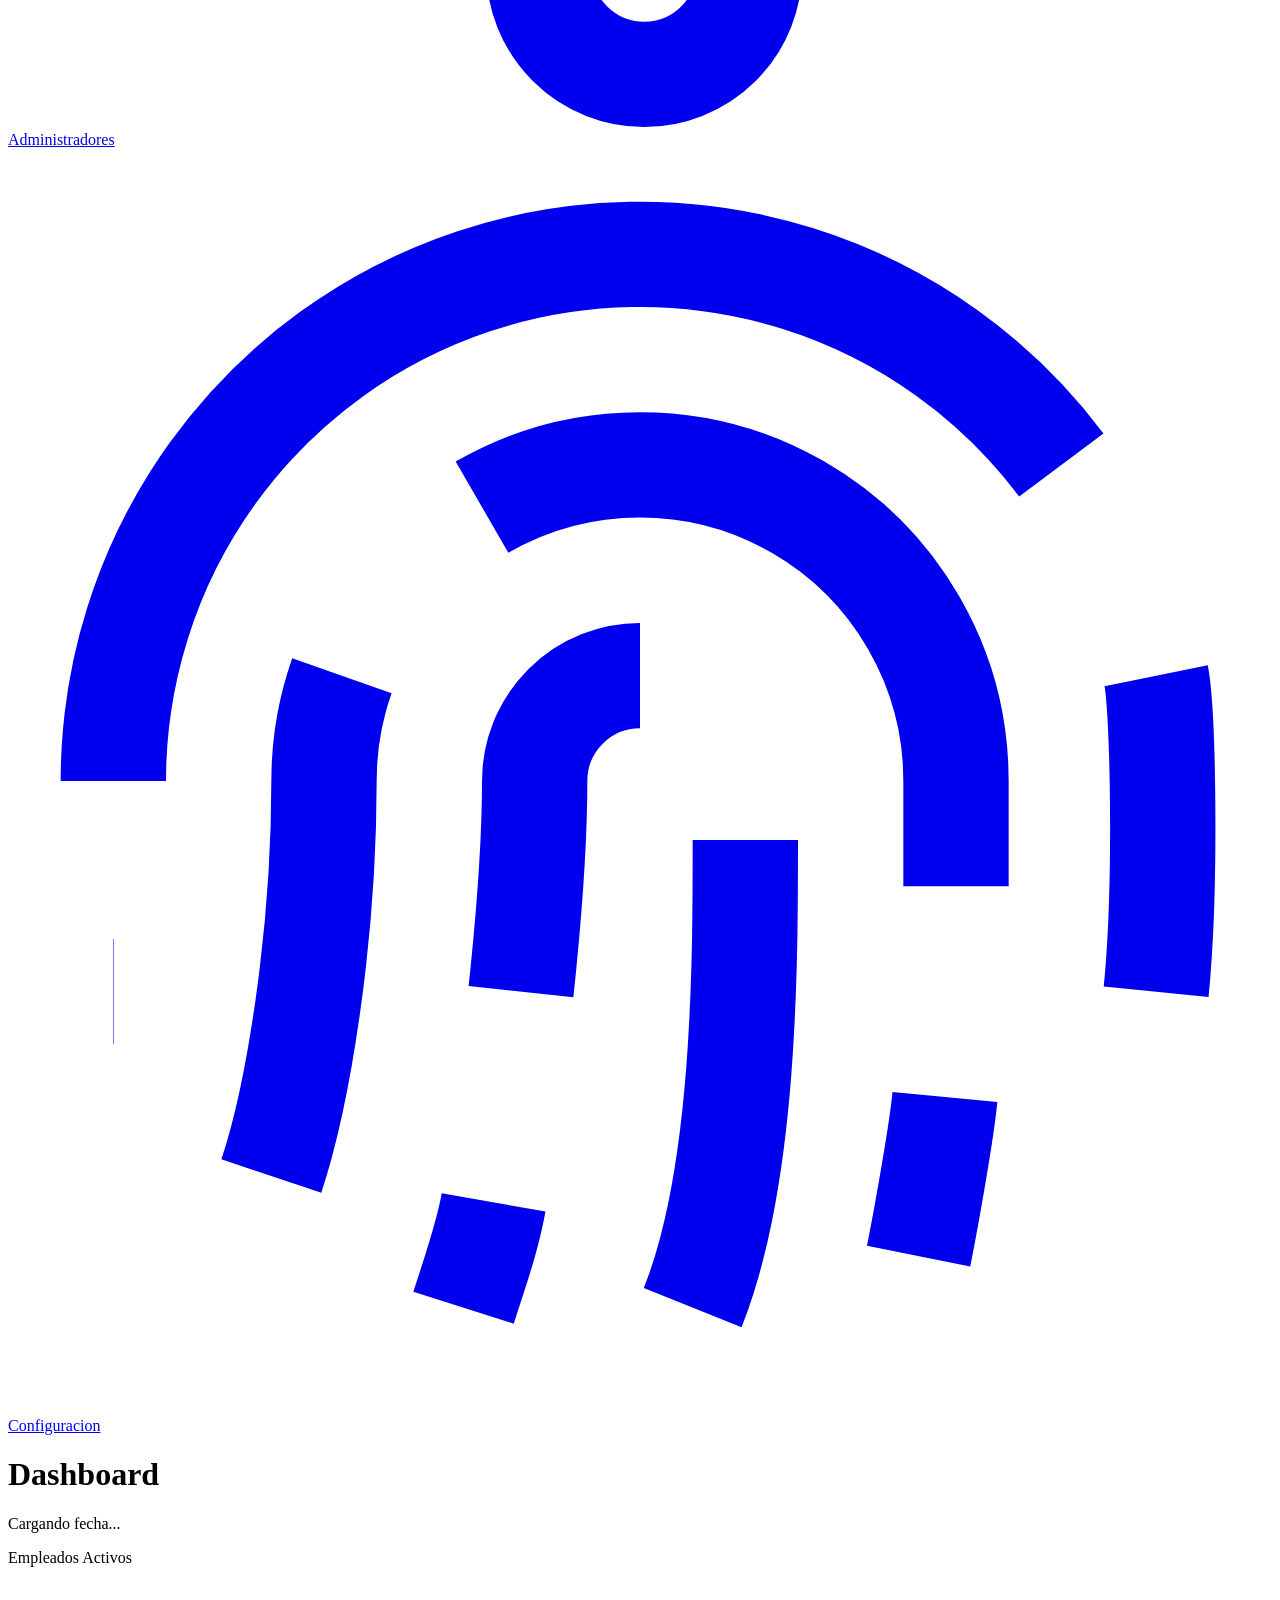
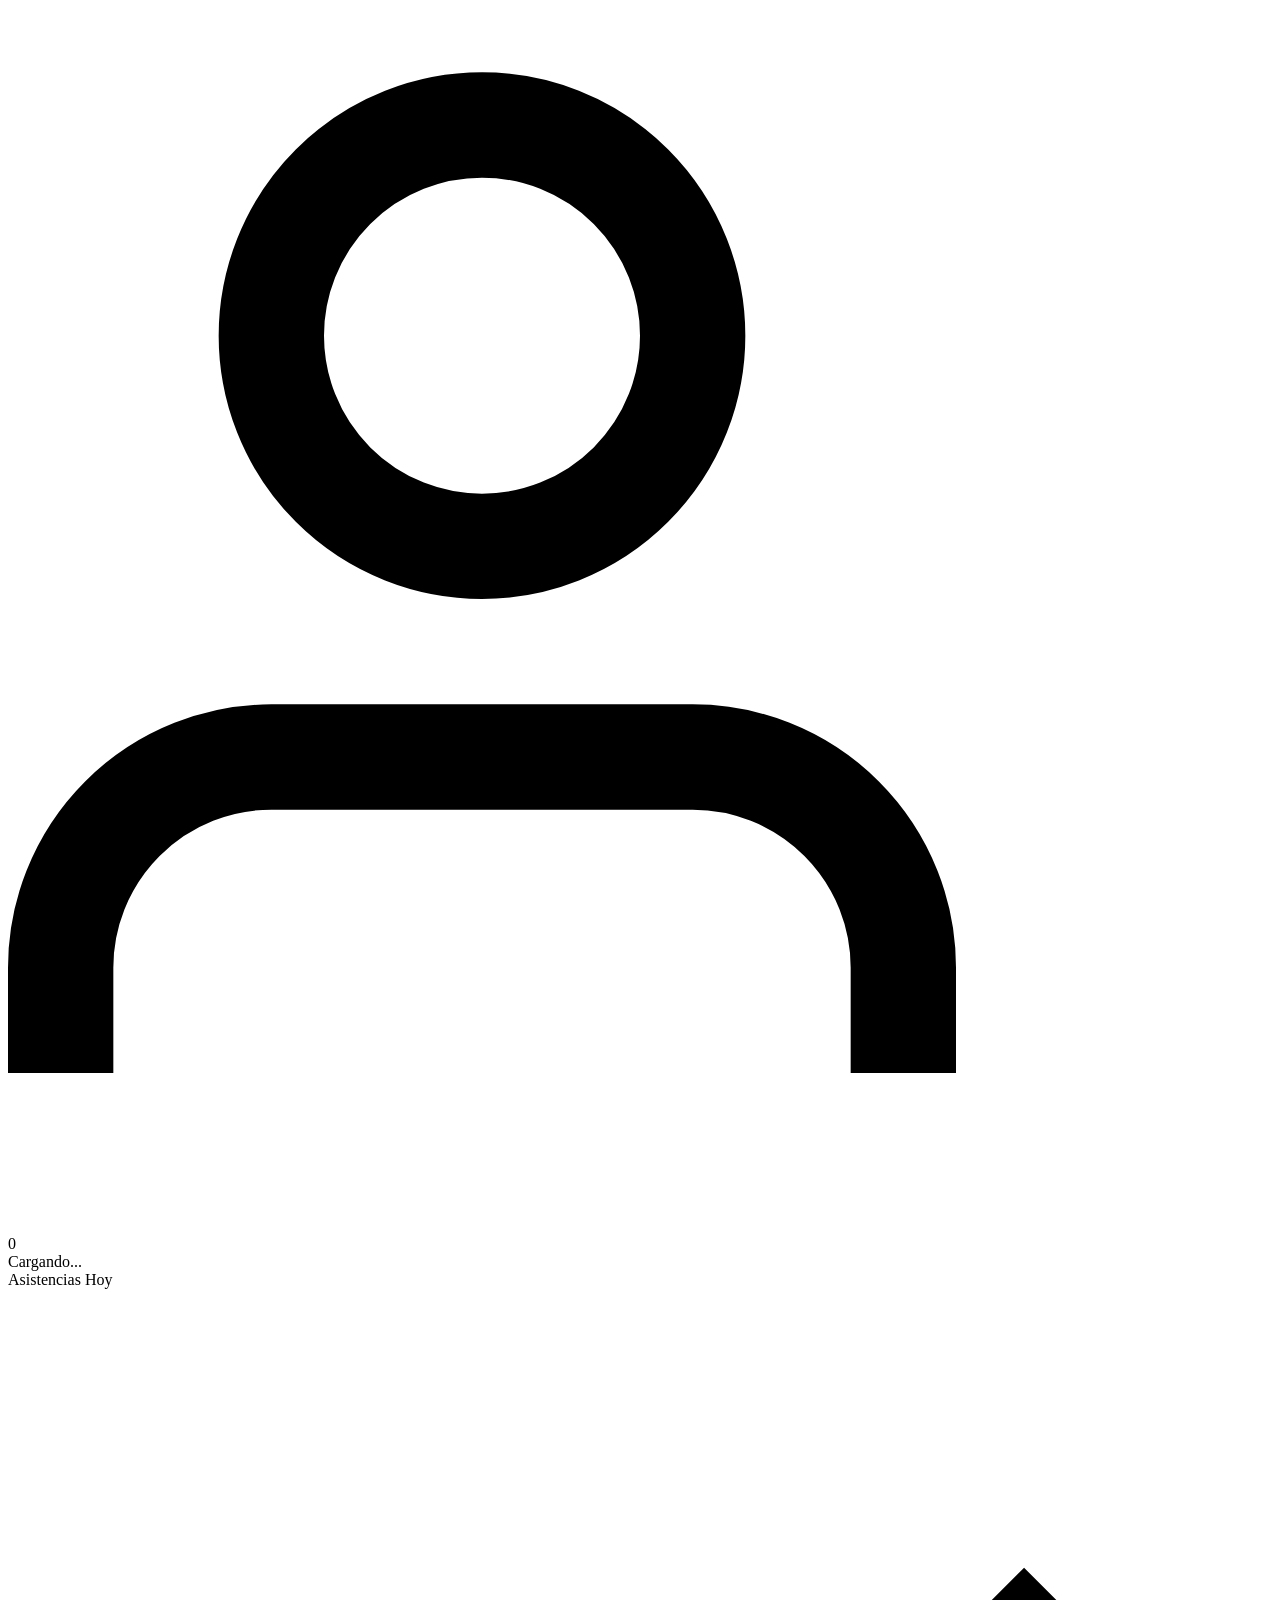
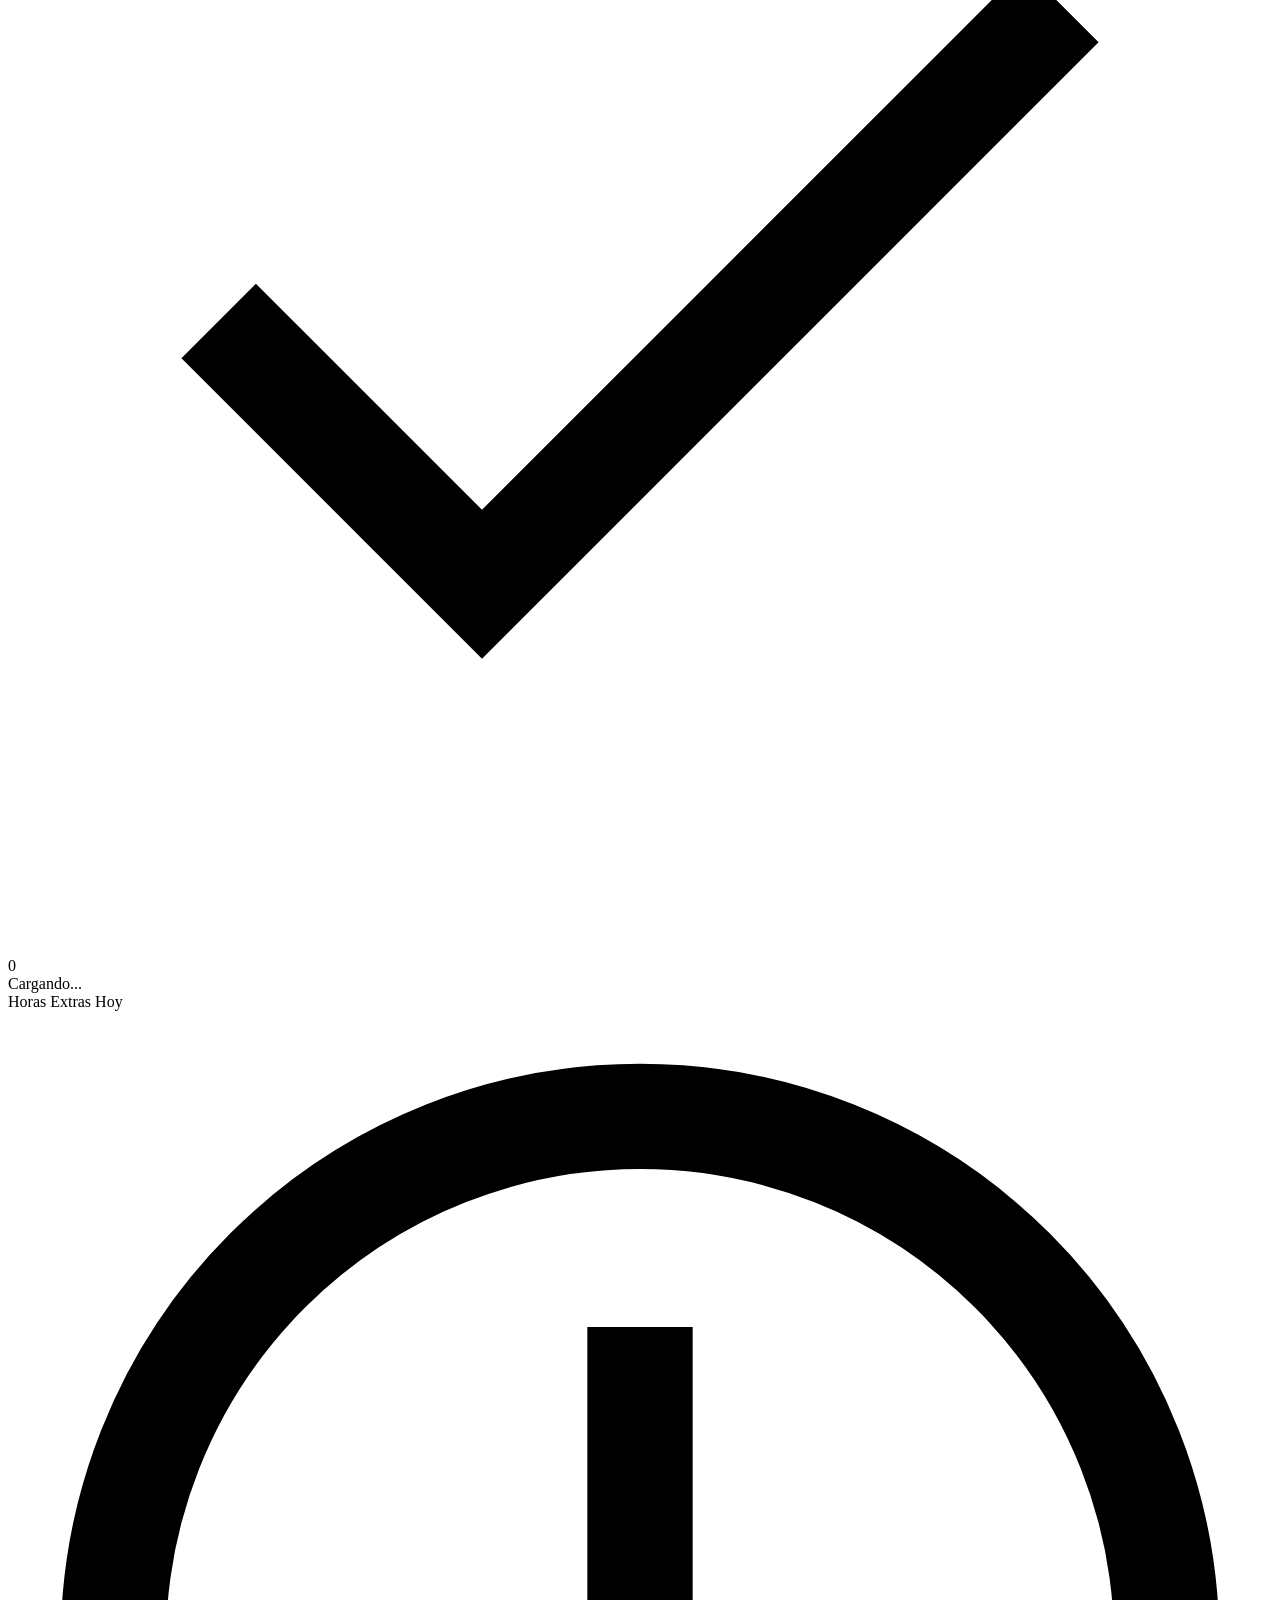
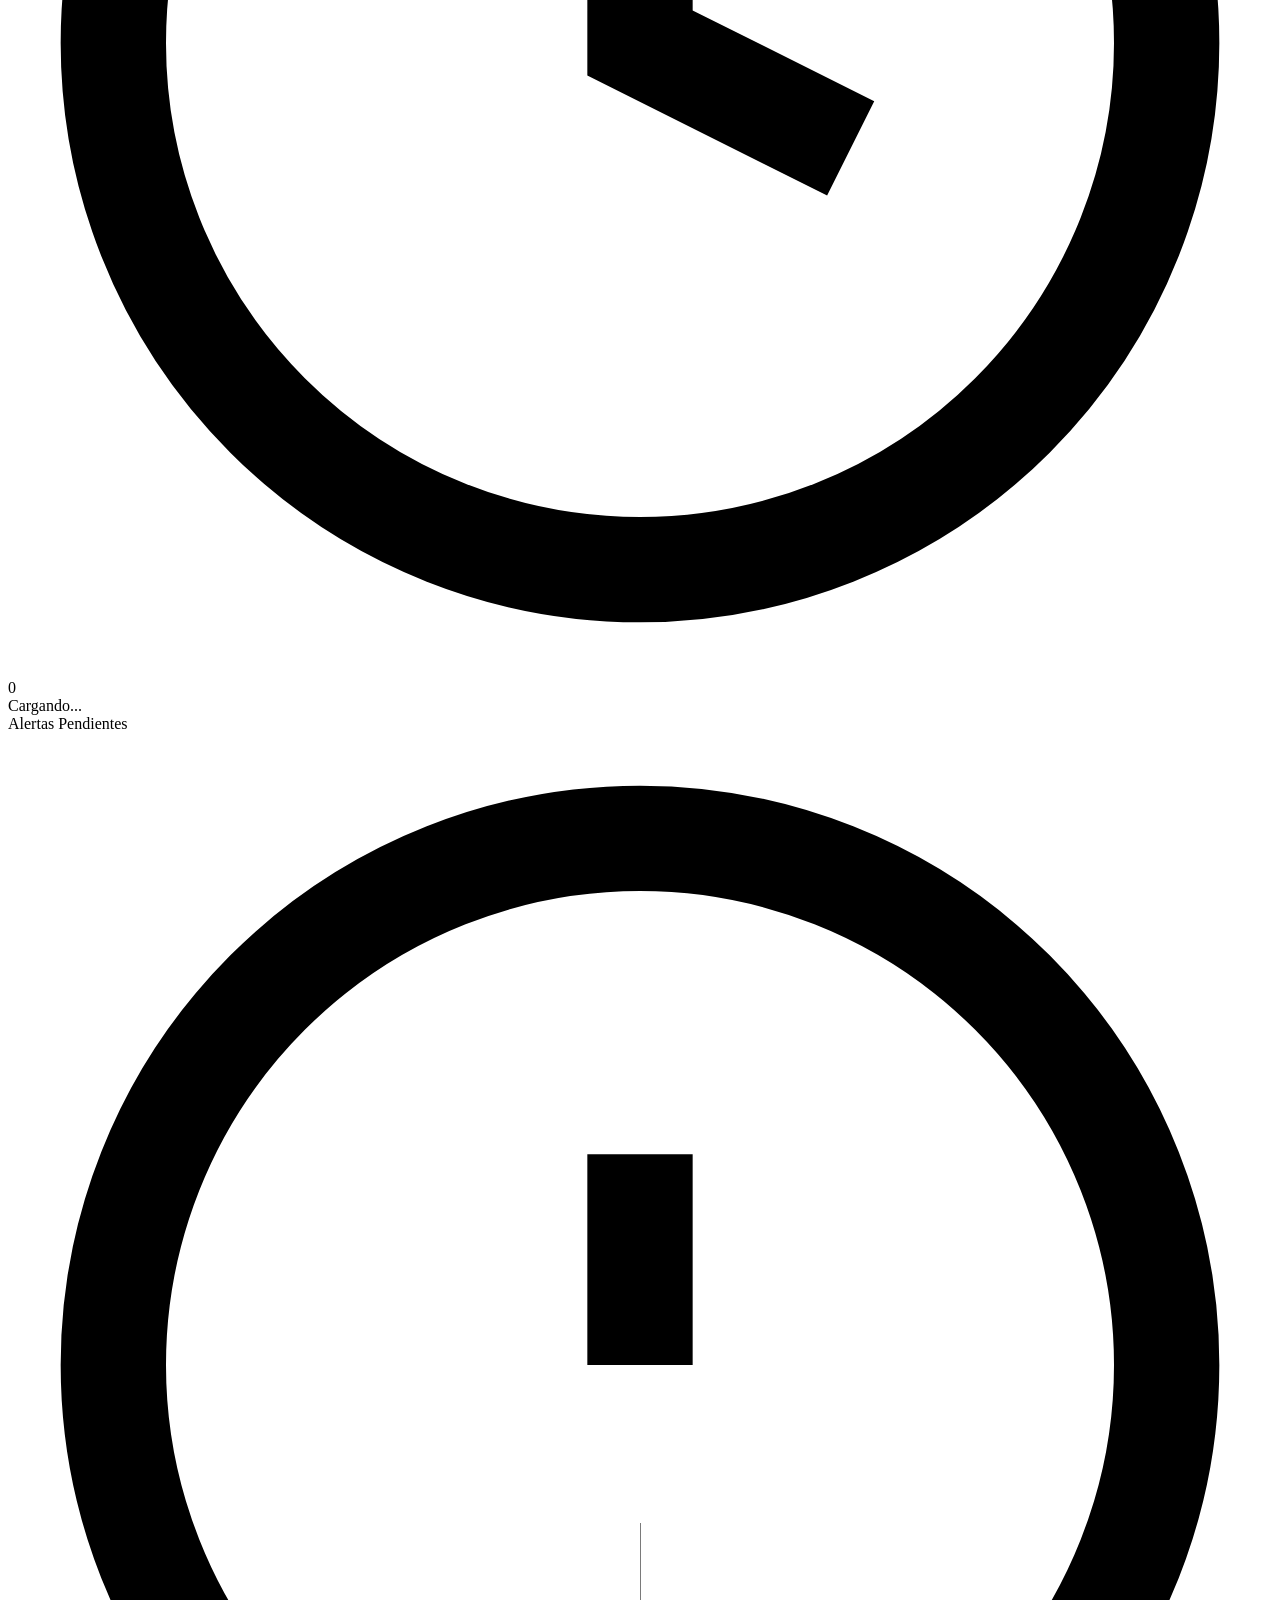
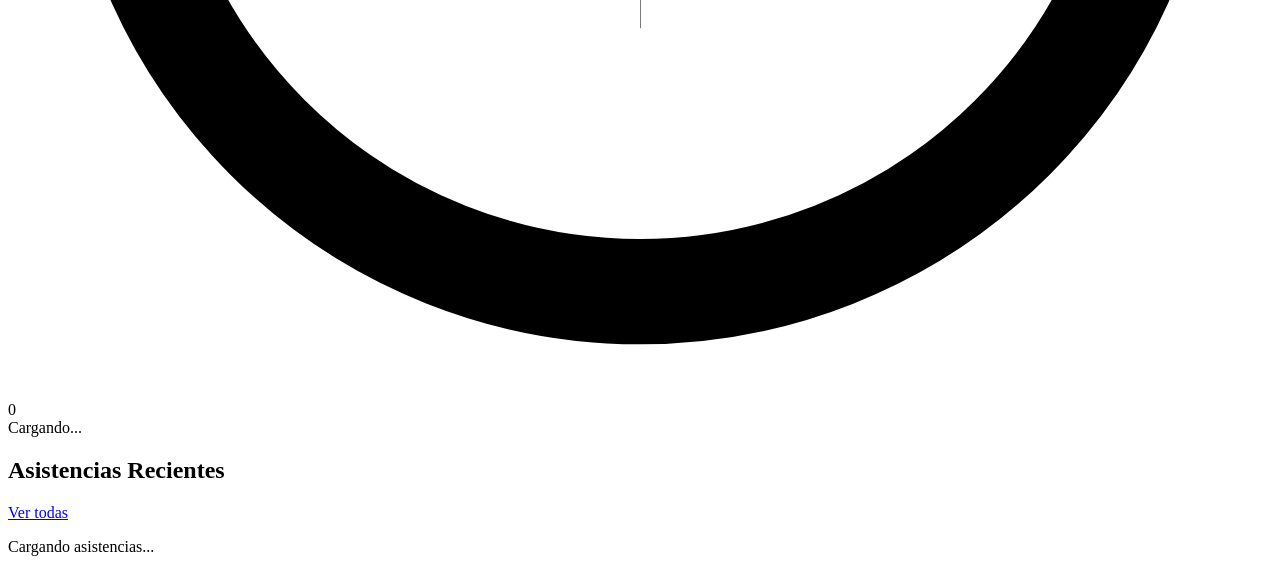
==== commit 8c4792f1: "feat(payroll): add payroll endpoints and hexagonal structure integration - Added AppController with " ====
--- a/src/main/resources/templates/index.html
+++ b/src/main/resources/templates/index.html
@@ -4,432 +4,8 @@
     <meta charset="UTF-8">
     <meta name="viewport" content="width=device-width, initial-scale=1.0">
     <title>Dashboard - SisPlus</title>
-    <style>
-        * {
-            margin: 0;
-            padding: 0;
-            box-sizing: border-box;
-        }
-
-        :root {
-            --primary-color: #2563eb;
-            --primary-dark: #1e40af;
-            --secondary-color: #10b981;
-            --bg-light: #f8fafc;
-            --bg-gray: #f1f5f9;
-            --text-dark: #1e293b;
-            --text-gray: #64748b;
-            --border-color: #e2e8f0;
-            --success: #10b981;
-            --warning: #f59e0b;
-            --error: #ef4444;
-            --sidebar-width: 260px;
-            --topbar-height: 64px;
-        }
-
-        body {
-            font-family: -apple-system, BlinkMacSystemFont, 'Segoe UI', Roboto, Oxygen, Ubuntu, Cantarell, sans-serif;
-            background-color: var(--bg-light);
-            color: var(--text-dark);
-            line-height: 1.6;
-        }
-
-        .topbar {
-            position: fixed;
-            top: 0;
-            left: 0;
-            right: 0;
-            height: var(--topbar-height);
-            background: white;
-            border-bottom: 1px solid var(--border-color);
-            display: flex;
-            align-items: center;
-            justify-content: space-between;
-            padding: 0 24px;
-            z-index: 100;
-        }
-
-        .topbar-left {
-            display: flex;
-            align-items: center;
-            gap: 16px;
-        }
-
-        .menu-toggle {
-            display: none;
-            background: none;
-            border: none;
-            cursor: pointer;
-            padding: 8px;
-            color: var(--text-dark);
-        }
-
-        .logo {
-            display: flex;
-            align-items: center;
-            gap: 12px;
-            font-size: 20px;
-            font-weight: 700;
-            color: var(--primary-color);
-            text-decoration: none;
-        }
-
-        .logo-icon {
-            width: 32px;
-            height: 32px;
-            background: var(--primary-color);
-            border-radius: 8px;
-            display: flex;
-            align-items: center;
-            justify-content: center;
-            color: white;
-            font-weight: 700;
-        }
-
-        .topbar-right {
-            display: flex;
-            align-items: center;
-            gap: 16px;
-        }
-
-        .user-info {
-            display: flex;
-            align-items: center;
-            gap: 12px;
-        }
-
-        .user-avatar {
-            width: 40px;
-            height: 40px;
-            border-radius: 50%;
-            background: var(--primary-color);
-            color: white;
-            display: flex;
-            align-items: center;
-            justify-content: center;
-            font-weight: 600;
-        }
-
-        .user-details {
-            display: flex;
-            flex-direction: column;
-        }
-
-        .user-name {
-            font-weight: 600;
-            font-size: 14px;
-        }
-
-        .user-role {
-            font-size: 12px;
-            color: var(--text-gray);
-        }
-
-        .sidebar {
-            position: fixed;
-            top: var(--topbar-height);
-            left: 0;
-            width: var(--sidebar-width);
-            height: calc(100vh - var(--topbar-height));
-            background: white;
-            border-right: 1px solid var(--border-color);
-            overflow-y: auto;
-            transition: transform 0.3s ease;
-            z-index: 90;
-        }
-
-        .sidebar.closed {
-            transform: translateX(-100%);
-        }
-
-        .nav-menu {
-            padding: 16px 0;
-        }
-
-        .nav-item {
-            display: flex;
-            align-items: center;
-            gap: 12px;
-            padding: 12px 24px;
-            color: var(--text-gray);
-            text-decoration: none;
-            cursor: pointer;
-            transition: all 0.2s;
-            border-left: 3px solid transparent;
-        }
-
-        .nav-item:hover {
-            background: var(--bg-gray);
-            color: var(--text-dark);
-        }
-
-        .nav-item.active {
-            background: var(--bg-light);
-            color: var(--primary-color);
-            border-left-color: var(--primary-color);
-            font-weight: 600;
-        }
-
-        .nav-icon {
-            width: 20px;
-            height: 20px;
-        }
-
-        .main-content {
-            margin-left: var(--sidebar-width);
-            margin-top: var(--topbar-height);
-            padding: 32px;
-            min-height: calc(100vh - var(--topbar-height));
-            transition: margin-left 0.3s ease;
-        }
-
-        .main-content.expanded {
-            margin-left: 0;
-        }
-
-        .page-header {
-            margin-bottom: 32px;
-        }
-
-        .page-title {
-            font-size: 28px;
-            font-weight: 700;
-            margin-bottom: 8px;
-        }
-
-        .page-subtitle {
-            color: var(--text-gray);
-            font-size: 14px;
-        }
-
-        .stats-grid {
-            display: grid;
-            grid-template-columns: repeat(auto-fit, minmax(240px, 1fr));
-            gap: 24px;
-            margin-bottom: 32px;
-        }
-
-        .stat-card {
-            background: white;
-            padding: 24px;
-            border-radius: 12px;
-            border: 1px solid var(--border-color);
-            transition: box-shadow 0.2s;
-            cursor: pointer;
-        }
-
-        .stat-card:hover {
-            box-shadow: 0 4px 12px rgba(0, 0, 0, 0.08);
-        }
-
-        .stat-header {
-            display: flex;
-            align-items: center;
-            justify-content: space-between;
-            margin-bottom: 12px;
-        }
-
-        .stat-label {
-            font-size: 14px;
-            color: var(--text-gray);
-            font-weight: 500;
-        }
-
-        .stat-icon {
-            width: 40px;
-            height: 40px;
-            border-radius: 10px;
-            display: flex;
-            align-items: center;
-            justify-content: center;
-        }
-
-        .stat-icon.blue { background: #dbeafe; color: var(--primary-color); }
-        .stat-icon.green { background: #d1fae5; color: var(--secondary-color); }
-        .stat-icon.orange { background: #fed7aa; color: var(--warning); }
-        .stat-icon.red { background: #fee2e2; color: var(--error); }
-
-        .stat-value {
-            font-size: 32px;
-            font-weight: 700;
-            margin-bottom: 4px;
-        }
-
-        .stat-change {
-            font-size: 13px;
-            display: flex;
-            align-items: center;
-            gap: 4px;
-        }
-
-        .stat-change.positive { color: var(--success); }
-        .stat-change.negative { color: var(--error); }
-        .stat-change.neutral { color: var(--text-gray); }
-
-        .content-card {
-            background: white;
-            border-radius: 12px;
-            border: 1px solid var(--border-color);
-            overflow: hidden;
-            margin-bottom: 24px;
-        }
-
-        .card-header {
-            padding: 20px 24px;
-            border-bottom: 1px solid var(--border-color);
-            display: flex;
-            align-items: center;
-            justify-content: space-between;
-            flex-wrap: wrap;
-            gap: 16px;
-        }
-
-        .card-title {
-            font-size: 18px;
-            font-weight: 600;
-        }
-
-        .btn {
-            padding: 10px 20px;
-            border: none;
-            border-radius: 8px;
-            font-size: 14px;
-            font-weight: 500;
-            cursor: pointer;
-            transition: all 0.2s;
-            display: inline-flex;
-            align-items: center;
-            gap: 8px;
-            text-decoration: none;
-        }
-
-        .btn-secondary {
-            background: var(--bg-gray);
-            color: var(--text-dark);
-        }
-
-        .btn-secondary:hover {
-            background: #e2e8f0;
-        }
-
-        .table-container {
-            overflow-x: auto;
-        }
-
-        table {
-            width: 100%;
-            border-collapse: collapse;
-        }
-
-        thead {
-            background: var(--bg-gray);
-        }
-
-        th {
-            padding: 14px 24px;
-            text-align: left;
-            font-size: 13px;
-            font-weight: 600;
-            color: var(--text-gray);
-            text-transform: uppercase;
-            letter-spacing: 0.5px;
-        }
-
-        td {
-            padding: 16px 24px;
-            border-bottom: 1px solid var(--border-color);
-            font-size: 14px;
-        }
-
-        tr:hover {
-            background: var(--bg-light);
-        }
-
-        .badge {
-            display: inline-block;
-            padding: 4px 12px;
-            border-radius: 20px;
-            font-size: 12px;
-            font-weight: 500;
-        }
-
-        .badge-success {
-            background: #d1fae5;
-            color: #065f46;
-        }
-
-        .badge-warning {
-            background: #fef3c7;
-            color: #92400e;
-        }
-
-        .loading {
-            text-align: center;
-            padding: 40px;
-            color: var(--text-gray);
-        }
-
-        .skeleton {
-            background: linear-gradient(90deg, #f0f0f0 25%, #e0e0e0 50%, #f0f0f0 75%);
-            background-size: 200% 100%;
-            animation: loading 1.5s infinite;
-            border-radius: 4px;
-        }
-
-        @keyframes loading {
-            0% { background-position: 200% 0; }
-            100% { background-position: -200% 0; }
-        }
-
-        .empty-state {
-            text-align: center;
-            padding: 60px 20px;
-            color: var(--text-gray);
-        }
-
-        .empty-state svg {
-            width: 64px;
-            height: 64px;
-            margin-bottom: 16px;
-            opacity: 0.5;
-        }
-
-        svg {
-            width: 20px;
-            height: 20px;
-        }
-
-        @media (max-width: 768px) {
-            .menu-toggle {
-                display: block;
-            }
-
-            .sidebar {
-                transform: translateX(-100%);
-            }
-
-            .sidebar.open {
-                transform: translateX(0);
-            }
-
-            .main-content {
-                margin-left: 0;
-            }
-
-            .user-details {
-                display: none;
-            }
-
-            .stats-grid {
-                grid-template-columns: 1fr;
-            }
-
-            .card-header {
-                flex-direction: column;
-                align-items: stretch;
-            }
-        }
-    </style>
+    <link rel="stylesheet" th:href="@{/css/index.css}">
+    <script th:src="@{/js/index.js}"></script>
 </head>
 <body>
 <div class="topbar">
@@ -621,171 +197,5 @@
         </div>
     </div>
 </div>
-
-<script>
-    const API_BASE = '/api';
-
-    function toggleSidebar() {
-        const sidebar = document.getElementById('sidebar');
-        const mainContent = document.getElementById('mainContent');
-
-        if (window.innerWidth <= 768) {
-            sidebar.classList.toggle('open');
-        } else {
-            sidebar.classList.toggle('closed');
-            mainContent.classList.toggle('expanded');
-        }
-    }
-
-    window.addEventListener('resize', function() {
-        const sidebar = document.getElementById('sidebar');
-        if (window.innerWidth > 768) {
-            sidebar.classList.remove('open');
-        }
-    });
-
-    function formatTime(dateTimeString) {
-        if (!dateTimeString) return '-';
-        const date = new Date(dateTimeString);
-        return date.toLocaleTimeString('es-ES', { hour: '2-digit', minute: '2-digit' });
-    }
-
-    function formatDate() {
-        const options = { weekday: 'long', year: 'numeric', month: 'long', day: 'numeric' };
-        const date = new Date().toLocaleDateString('es-ES', options);
-        return date.charAt(0).toUpperCase() + date.slice(1);
-    }
-
-    async function loadDashboardData() {
-        try {
-            const [employeesRes, attendancesRes] = await Promise.all([
-                fetch(`${API_BASE}/users`),
-                fetch(`${API_BASE}/attendances?filter=today`)
-            ]);
-
-            if (!employeesRes.ok || !attendancesRes.ok) {
-                throw new Error('Error al cargar datos del dashboard');
-            }
-
-            const employees = await employeesRes.json();
-            const attendances = await attendancesRes.json();
-
-            updateStatistics(employees, attendances);
-            displayRecentAttendances(attendances);
-
-        } catch (error) {
-            console.error('Error:', error);
-            document.getElementById('loadingTable').innerHTML =
-                '<p style="color: var(--error);">Error al cargar datos del dashboard</p>';
-        }
-    }
-
-    function updateStatistics(employees, attendances) {
-        const totalEmployees = employees.length;
-        document.getElementById('totalEmployees').textContent = totalEmployees;
-        document.getElementById('employeesChange').textContent =
-            `${totalEmployees} empleado${totalEmployees !== 1 ? 's' : ''} registrado${totalEmployees !== 1 ? 's' : ''}`;
-
-        const todayAttendances = attendances.length;
-        document.getElementById('todayAttendances').textContent = todayAttendances;
-
-        const attendanceRate = totalEmployees > 0
-            ? ((todayAttendances / totalEmployees) * 100).toFixed(1)
-            : 0;
-        document.getElementById('attendanceRate').textContent =
-            `${attendanceRate}% tasa de asistencia`;
-
-        let totalOvertimeHours = 0;
-        let employeesWithOvertime = 0;
-        let pendingExits = 0;
-
-        attendances.forEach(att => {
-            if (att.extraHours && att.extraHours > 0) {
-                totalOvertimeHours += att.extraHours;
-                employeesWithOvertime++;
-            }
-            if (!att.departureTime) {
-                pendingExits++;
-            }
-        });
-
-        document.getElementById('totalOvertimeHours').textContent = totalOvertimeHours.toFixed(1);
-        document.getElementById('overtimeEmployees').textContent =
-            employeesWithOvertime > 0
-                ? `En ${employeesWithOvertime} empleado${employeesWithOvertime !== 1 ? 's' : ''}`
-                : 'Sin horas extras registradas';
-
-        document.getElementById('pendingAlerts').textContent = pendingExits;
-        document.getElementById('alertsDescription').textContent =
-            pendingExits > 0
-                ? `Salida${pendingExits !== 1 ? 's' : ''} no registrada${pendingExits !== 1 ? 's' : ''}`
-                : 'Sin alertas pendientes';
-
-        const alertChangeElem = document.querySelector('#pendingAlerts').parentElement.querySelector('.stat-change');
-        if (pendingExits === 0) {
-            alertChangeElem.classList.remove('negative');
-            alertChangeElem.classList.add('positive');
-        }
-    }
-
-    function displayRecentAttendances(attendances) {
-        const tbody = document.getElementById('recentAttendancesBody');
-        const loadingDiv = document.getElementById('loadingTable');
-        const table = document.getElementById('recentAttendancesTable');
-        const emptyState = document.getElementById('emptyState');
-
-        loadingDiv.style.display = 'none';
-
-        if (attendances.length === 0) {
-            emptyState.style.display = 'block';
-            table.style.display = 'none';
-            return;
-        }
-
-        emptyState.style.display = 'none';
-        table.style.display = 'table';
-
-        const recentAttendances = attendances
-            .sort((a, b) => {
-                const dateA = new Date(a.entryTime || 0);
-                const dateB = new Date(b.entryTime || 0);
-                return dateB - dateA;
-            })
-            .slice(0, 10);
-
-        tbody.innerHTML = recentAttendances.map(att => {
-            const status = att.departureTime ? 'complete' : 'pending';
-            const statusBadge = status === 'complete'
-                ? '<span class="badge badge-success">Completo</span>'
-                : '<span class="badge badge-warning">Pendiente</span>';
-
-            const workedHours = att.workedHours && att.departureTime
-                ? att.workedHours.toFixed(2) + 'h'
-                : '-';
-
-            const userName = att.user
-                ? `${att.user.name} ${att.user.lastName}`
-                : 'Usuario desconocido';
-
-            return `
-                <tr>
-                    <td><strong>${userName}</strong></td>
-                    <td>${formatTime(att.entryTime)}</td>
-                    <td>${formatTime(att.departureTime)}</td>
-                    <td>${workedHours}</td>
-                    <td>${statusBadge}</td>
-                </tr>
-            `;
-        }).join('');
-    }
-
-    window.onload = function() {
-        document.getElementById('currentDate').textContent =
-            'Resumen general del sistema - ' + formatDate();
-        loadDashboardData();
-
-        setInterval(loadDashboardData, 30000);
-    }
-</script>
 </body>
 </html>
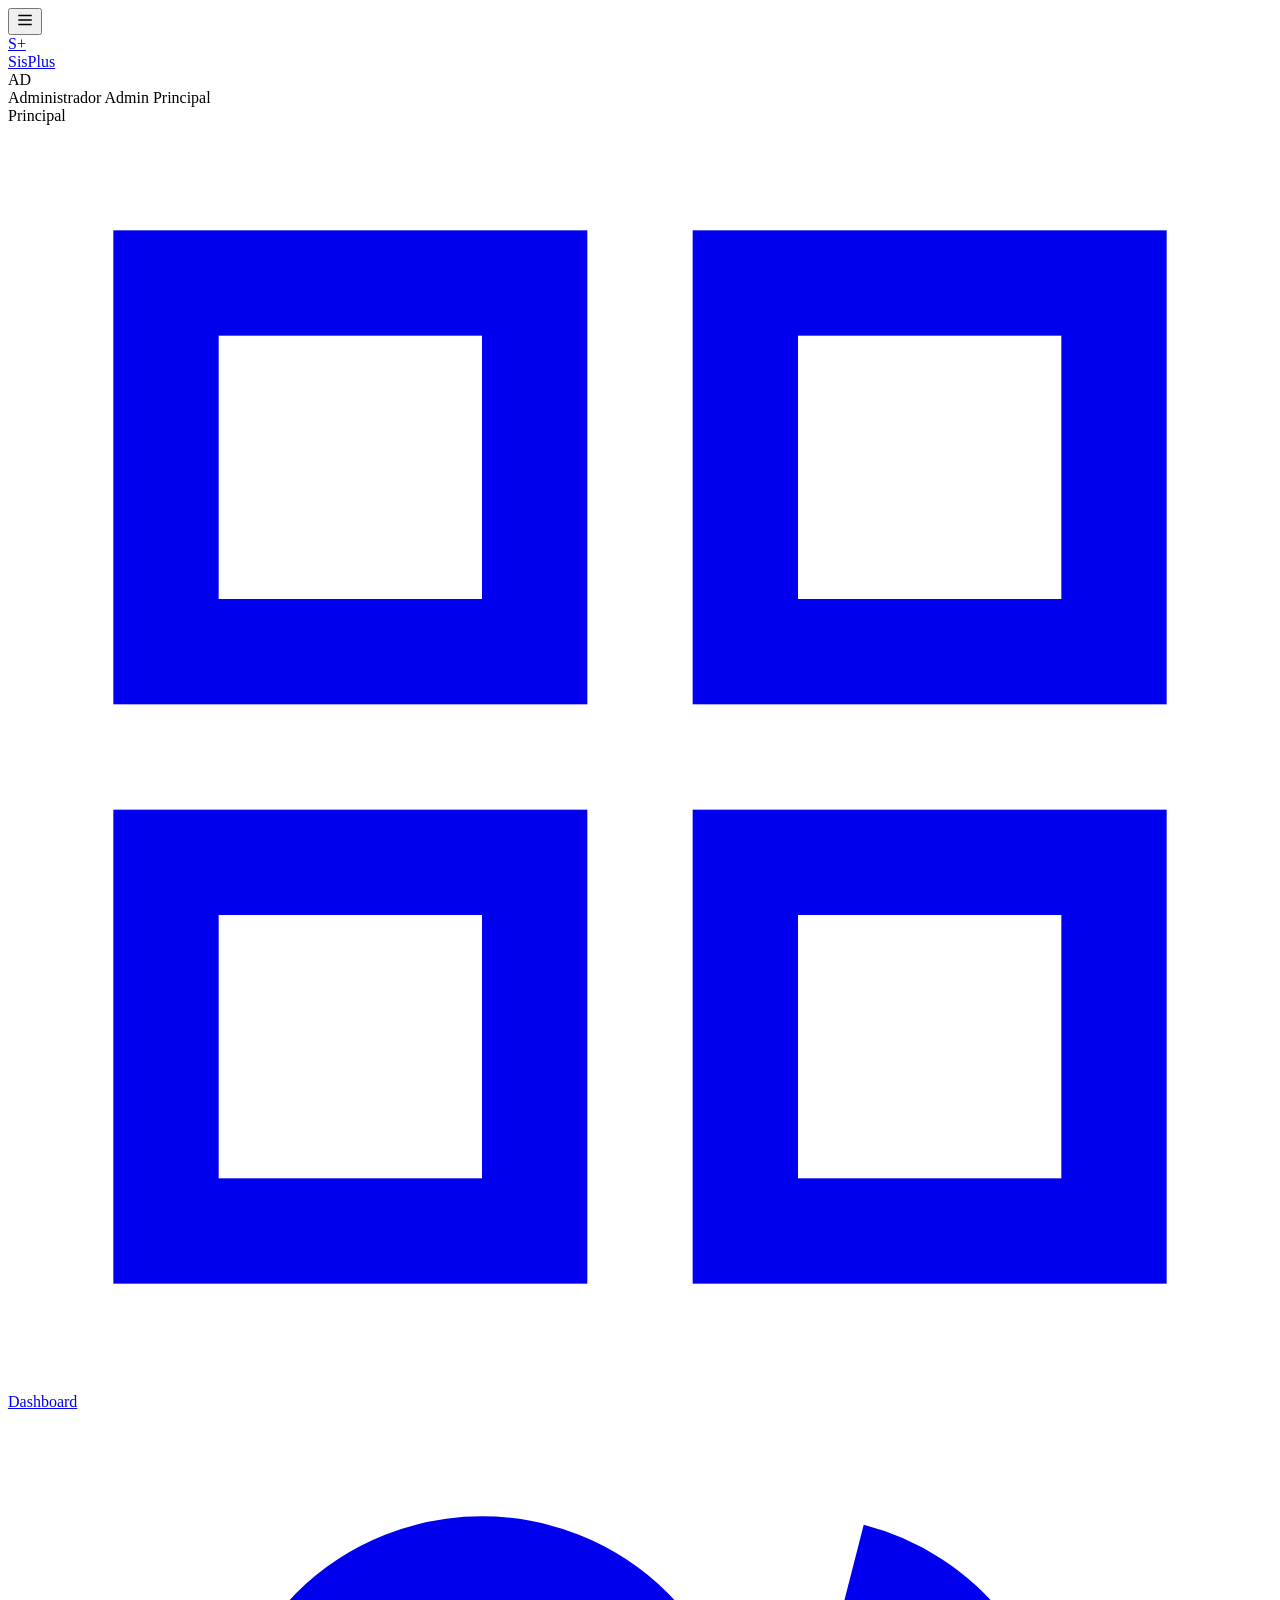
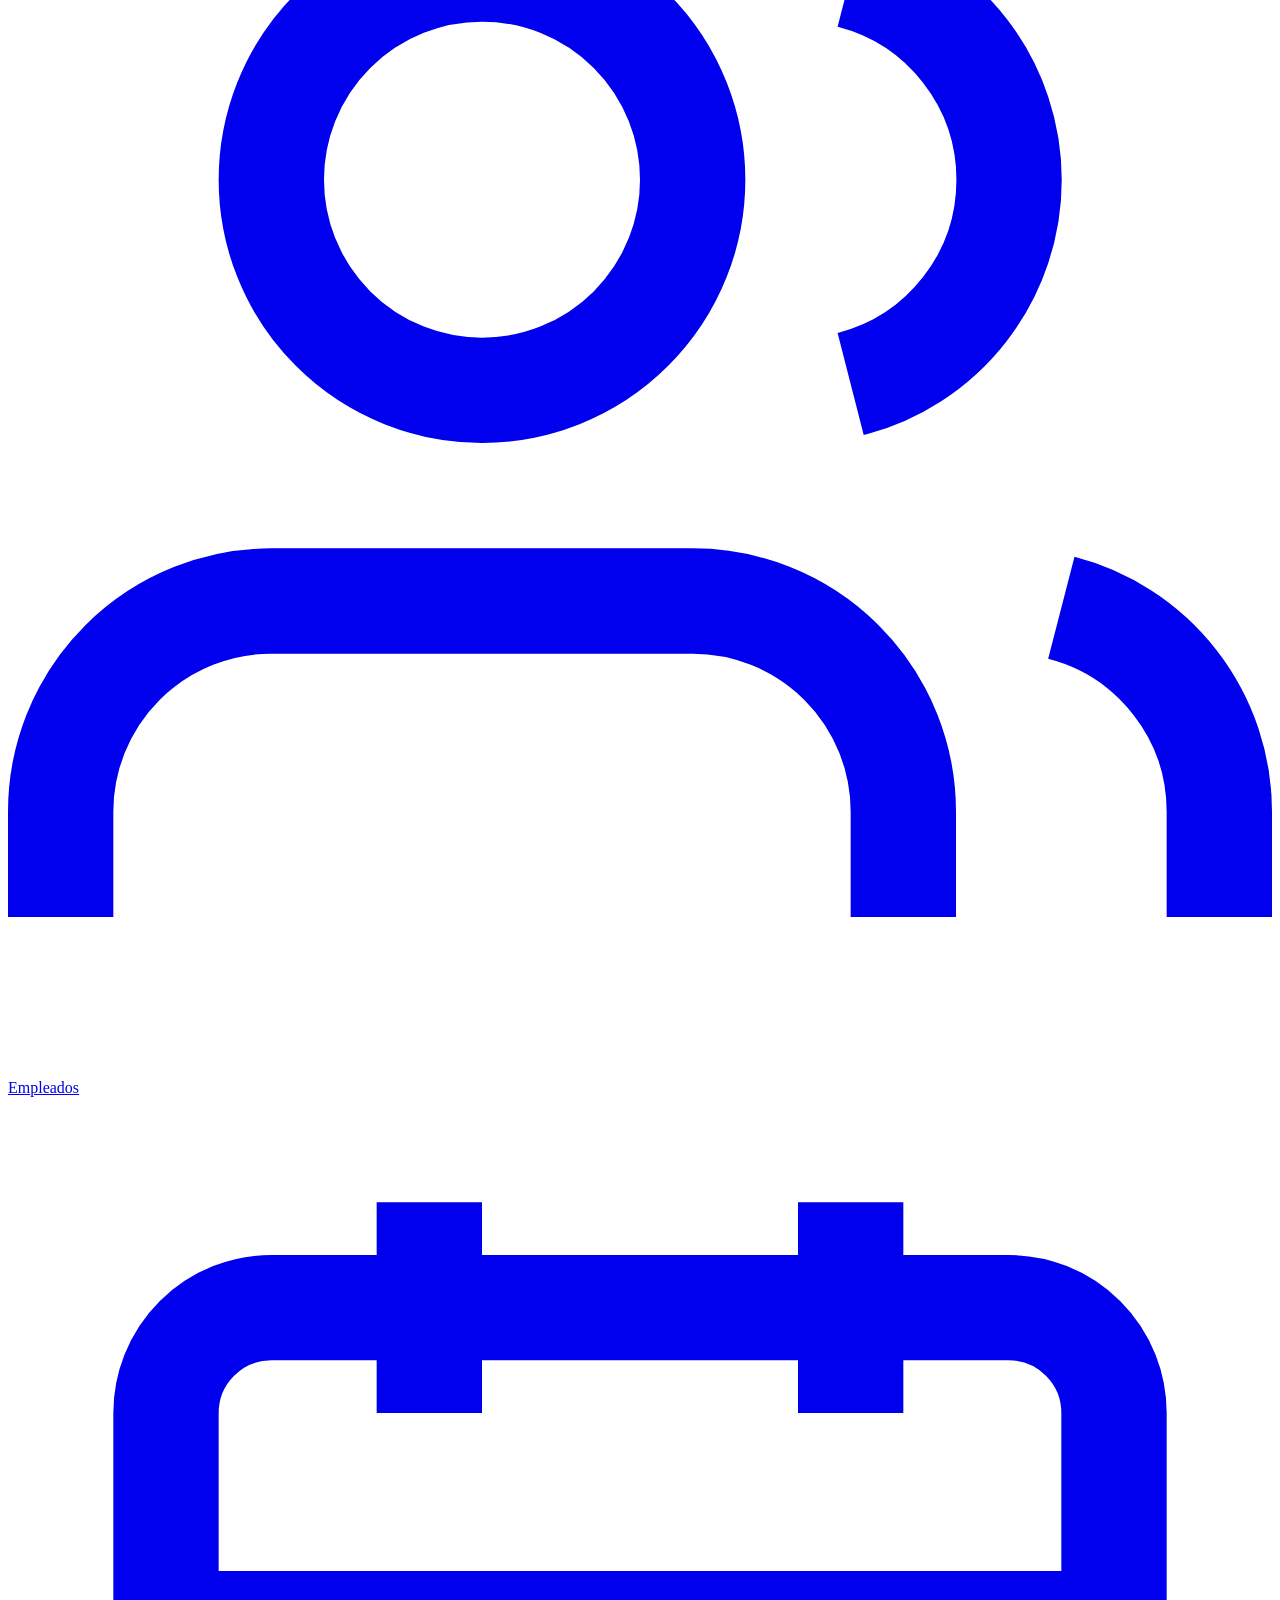
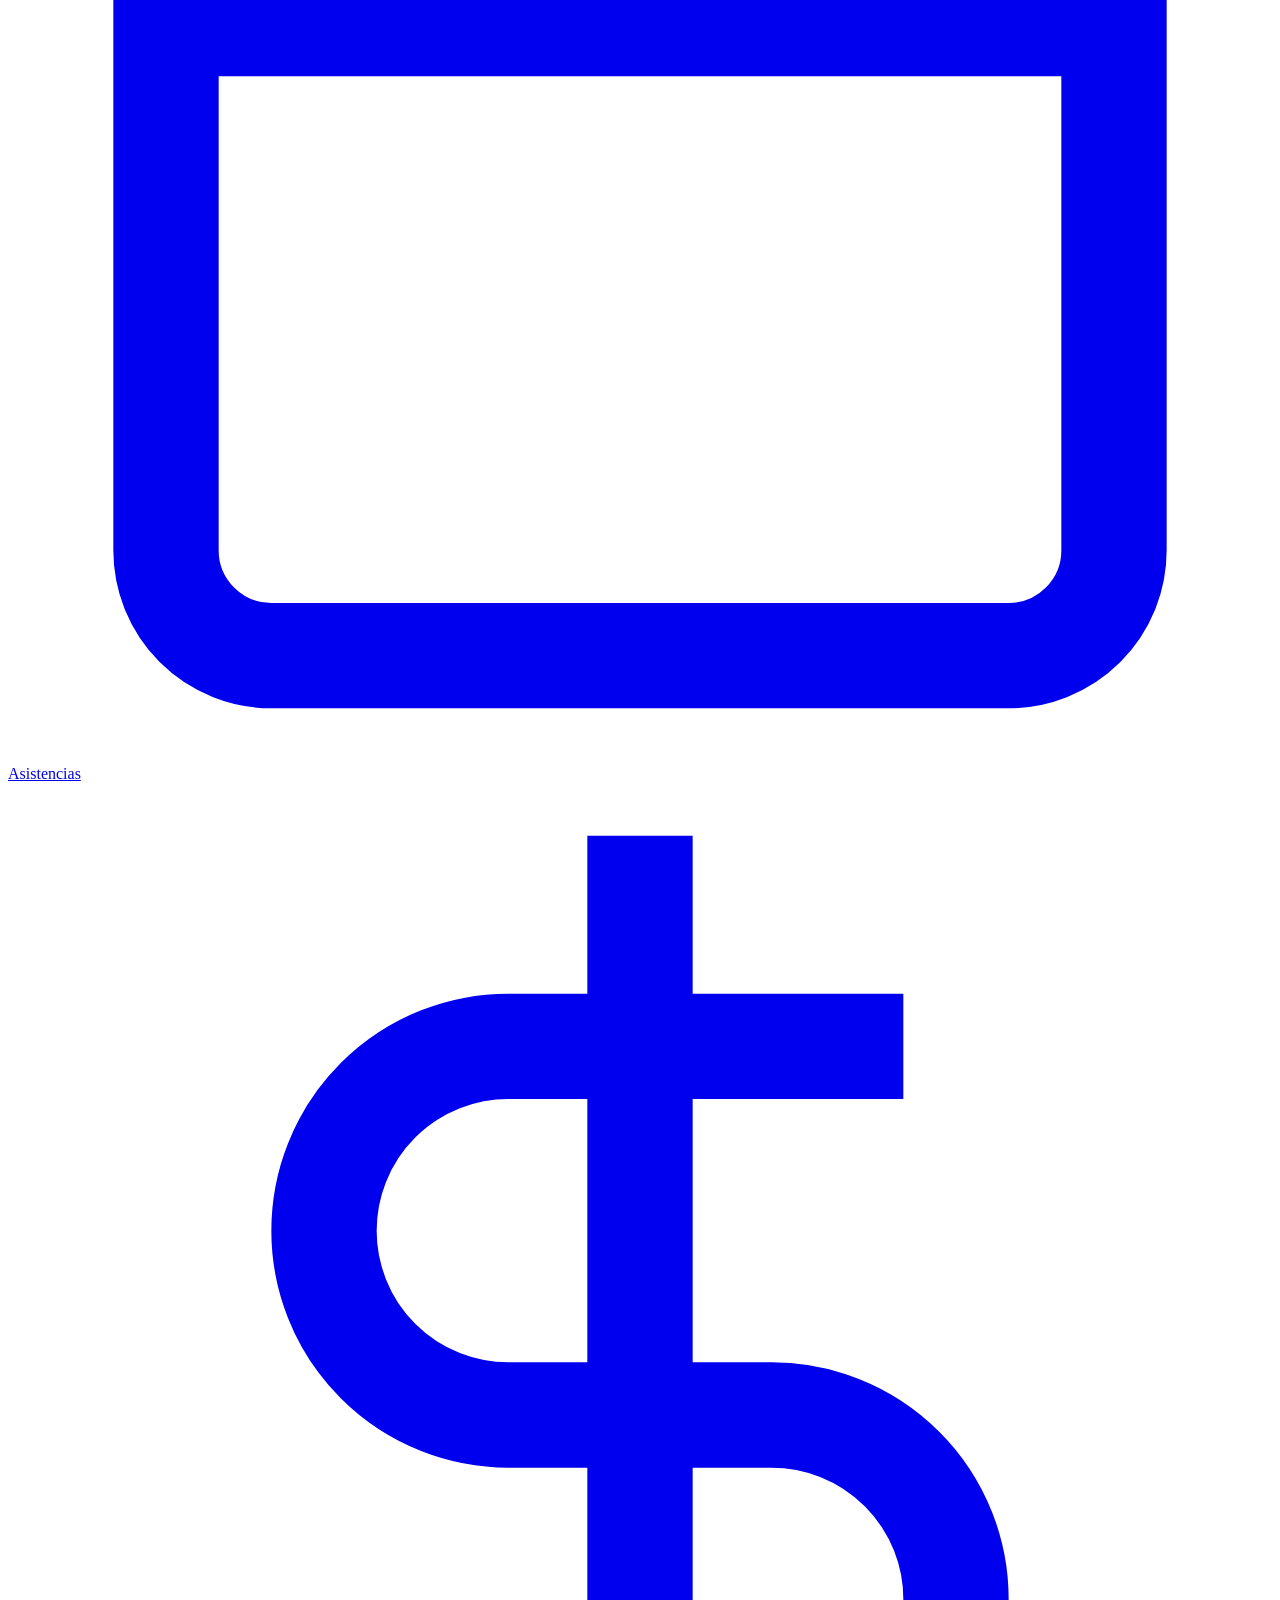
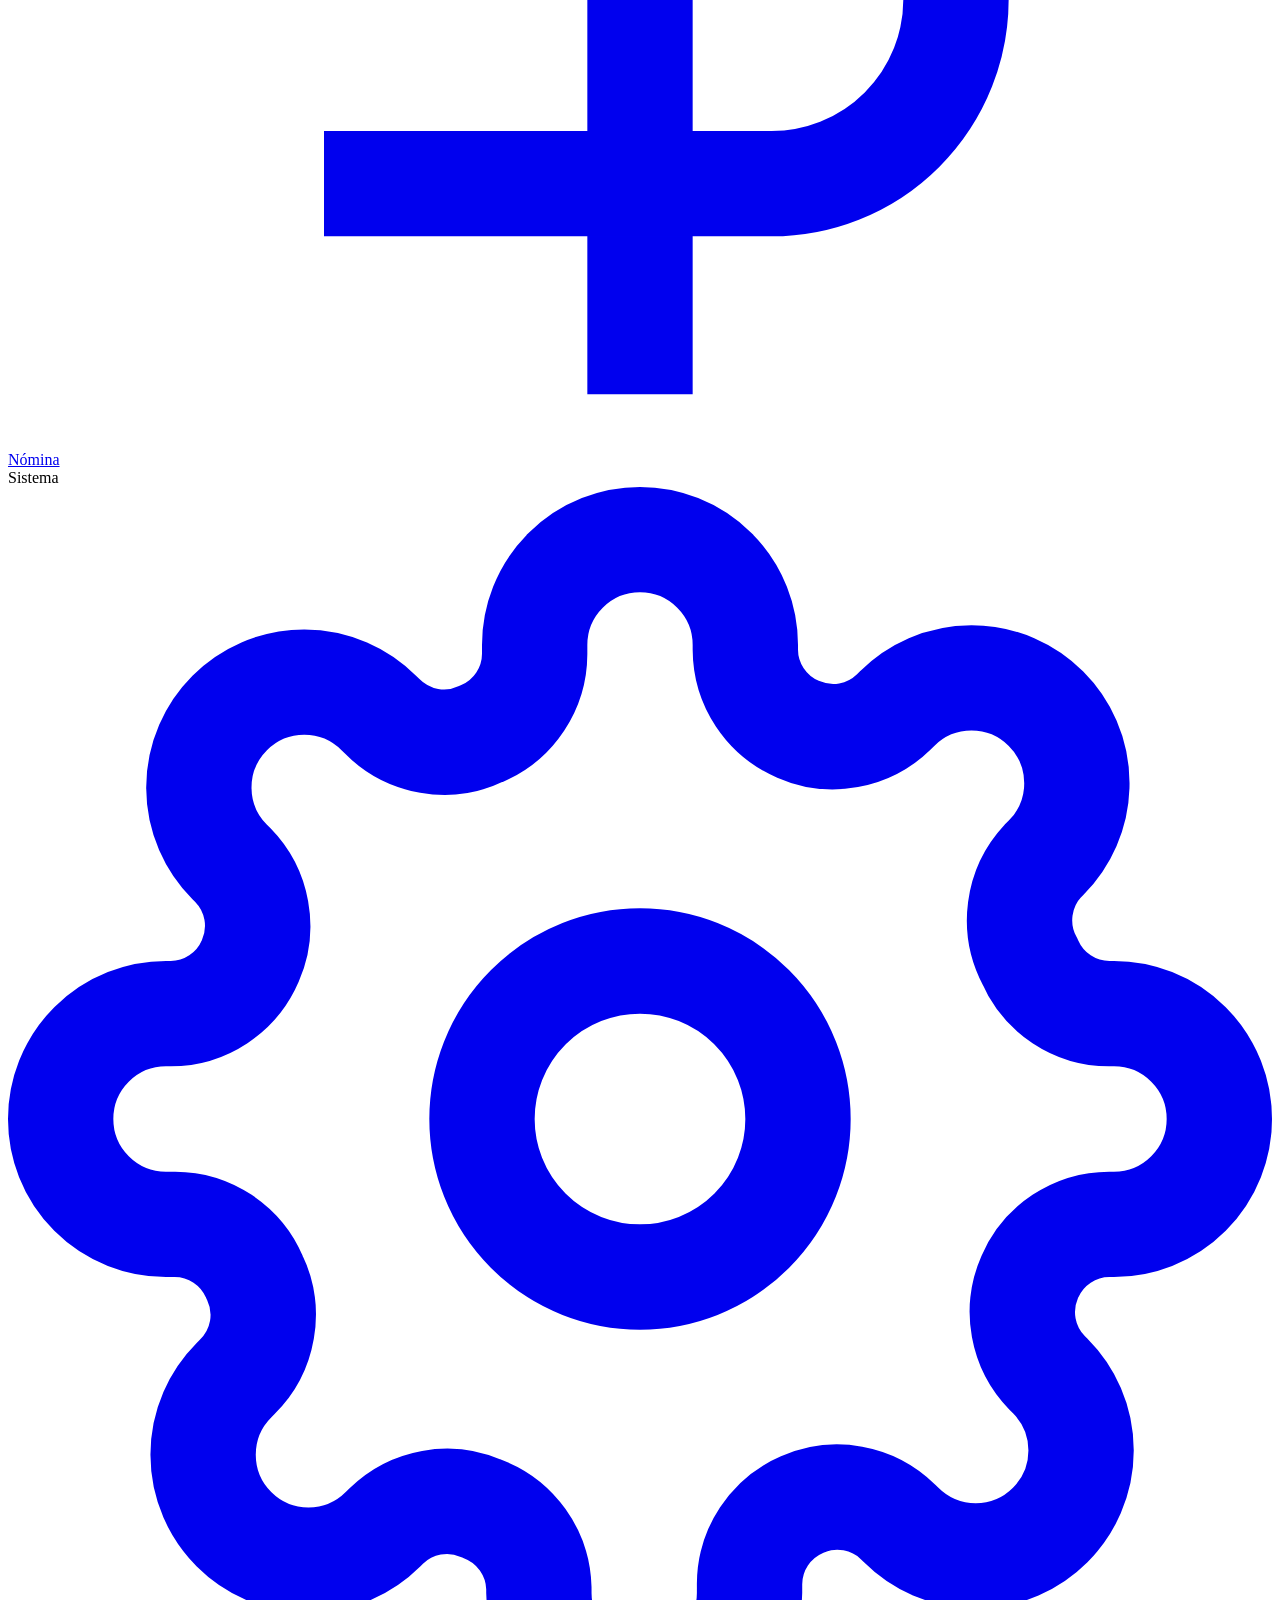
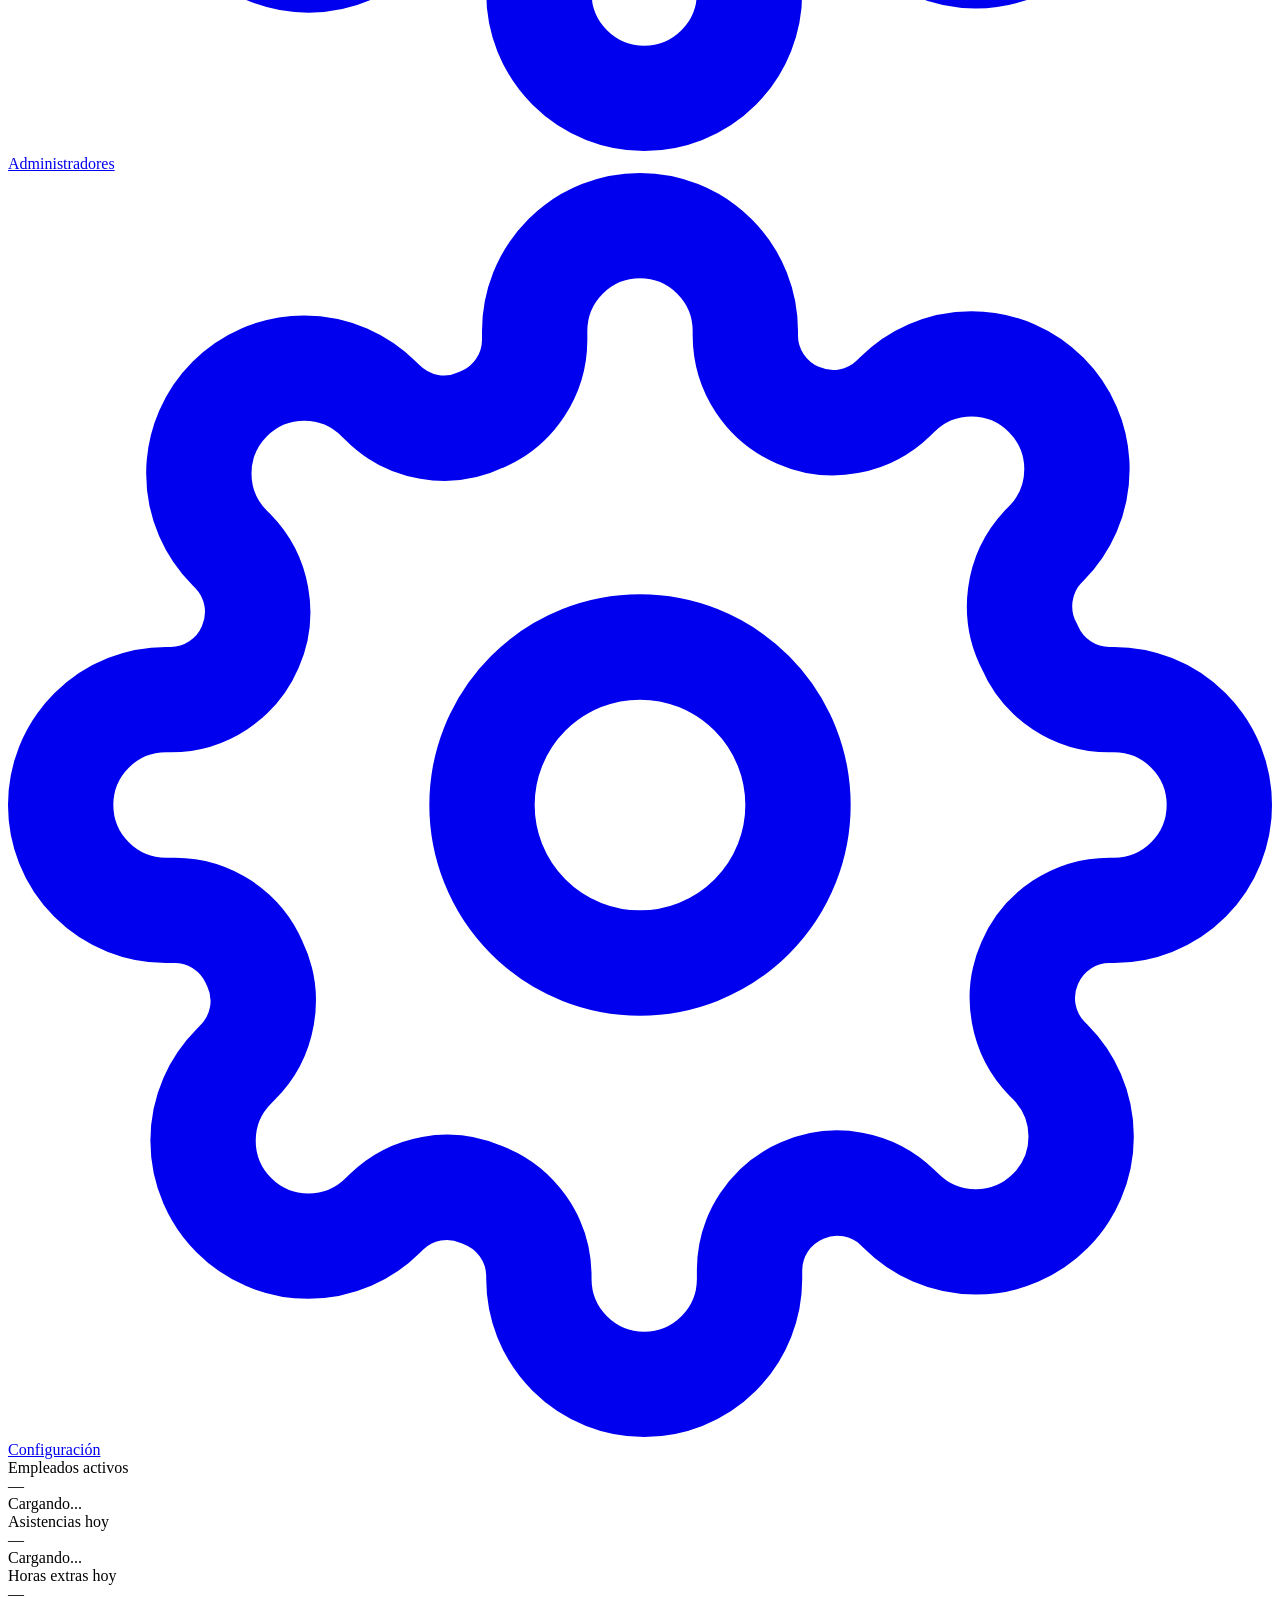
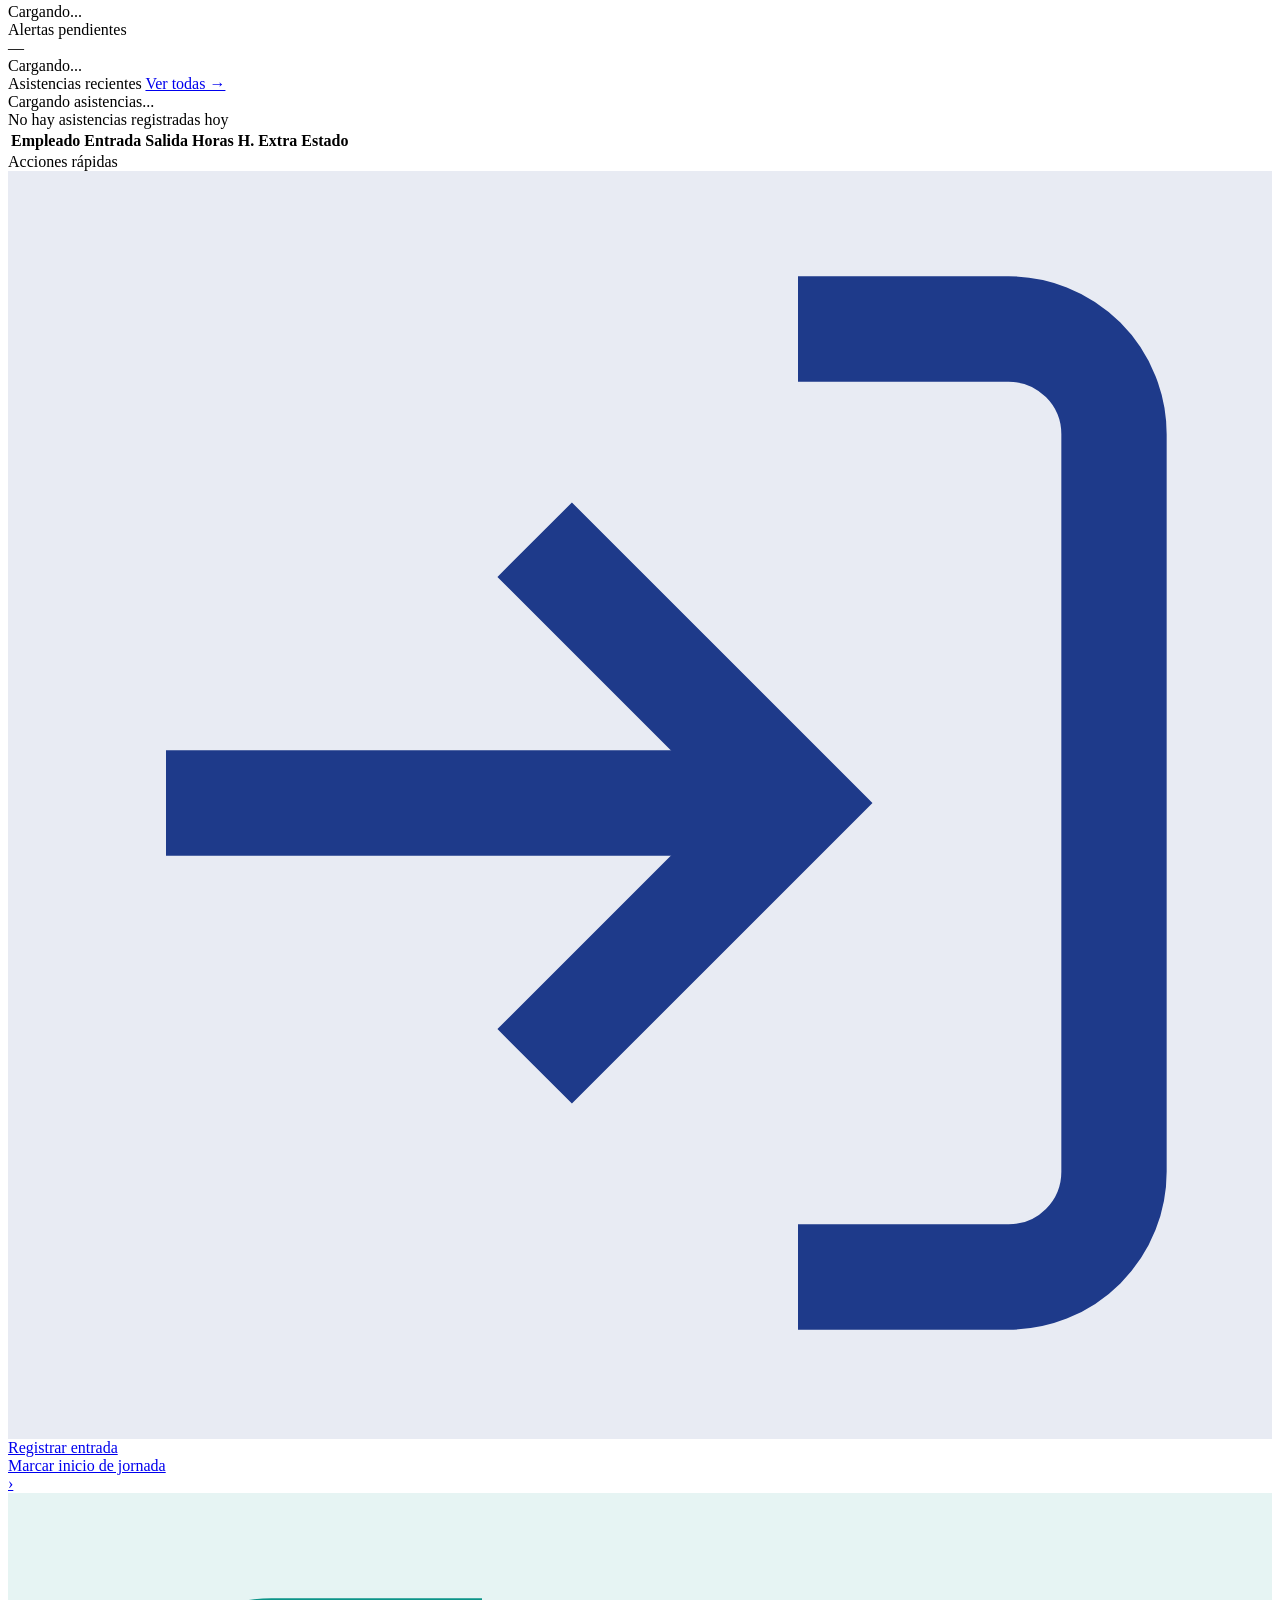
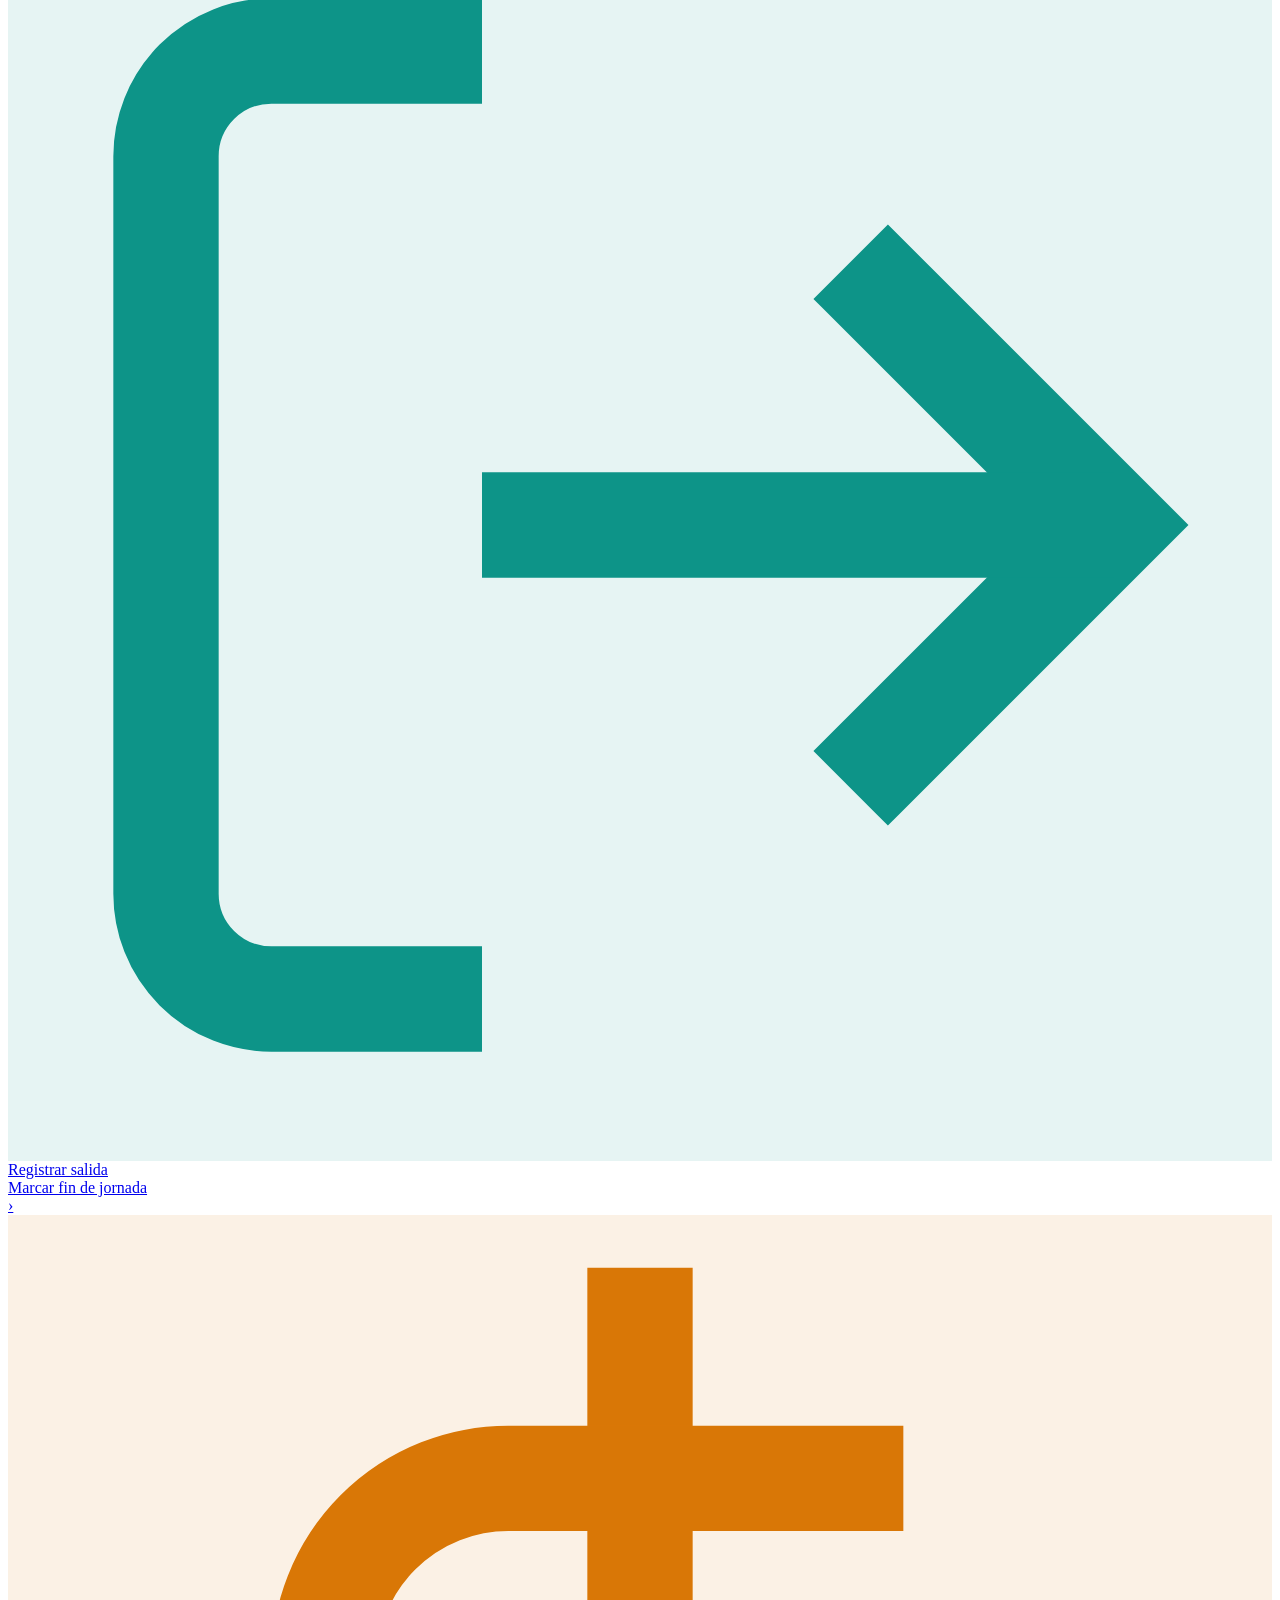
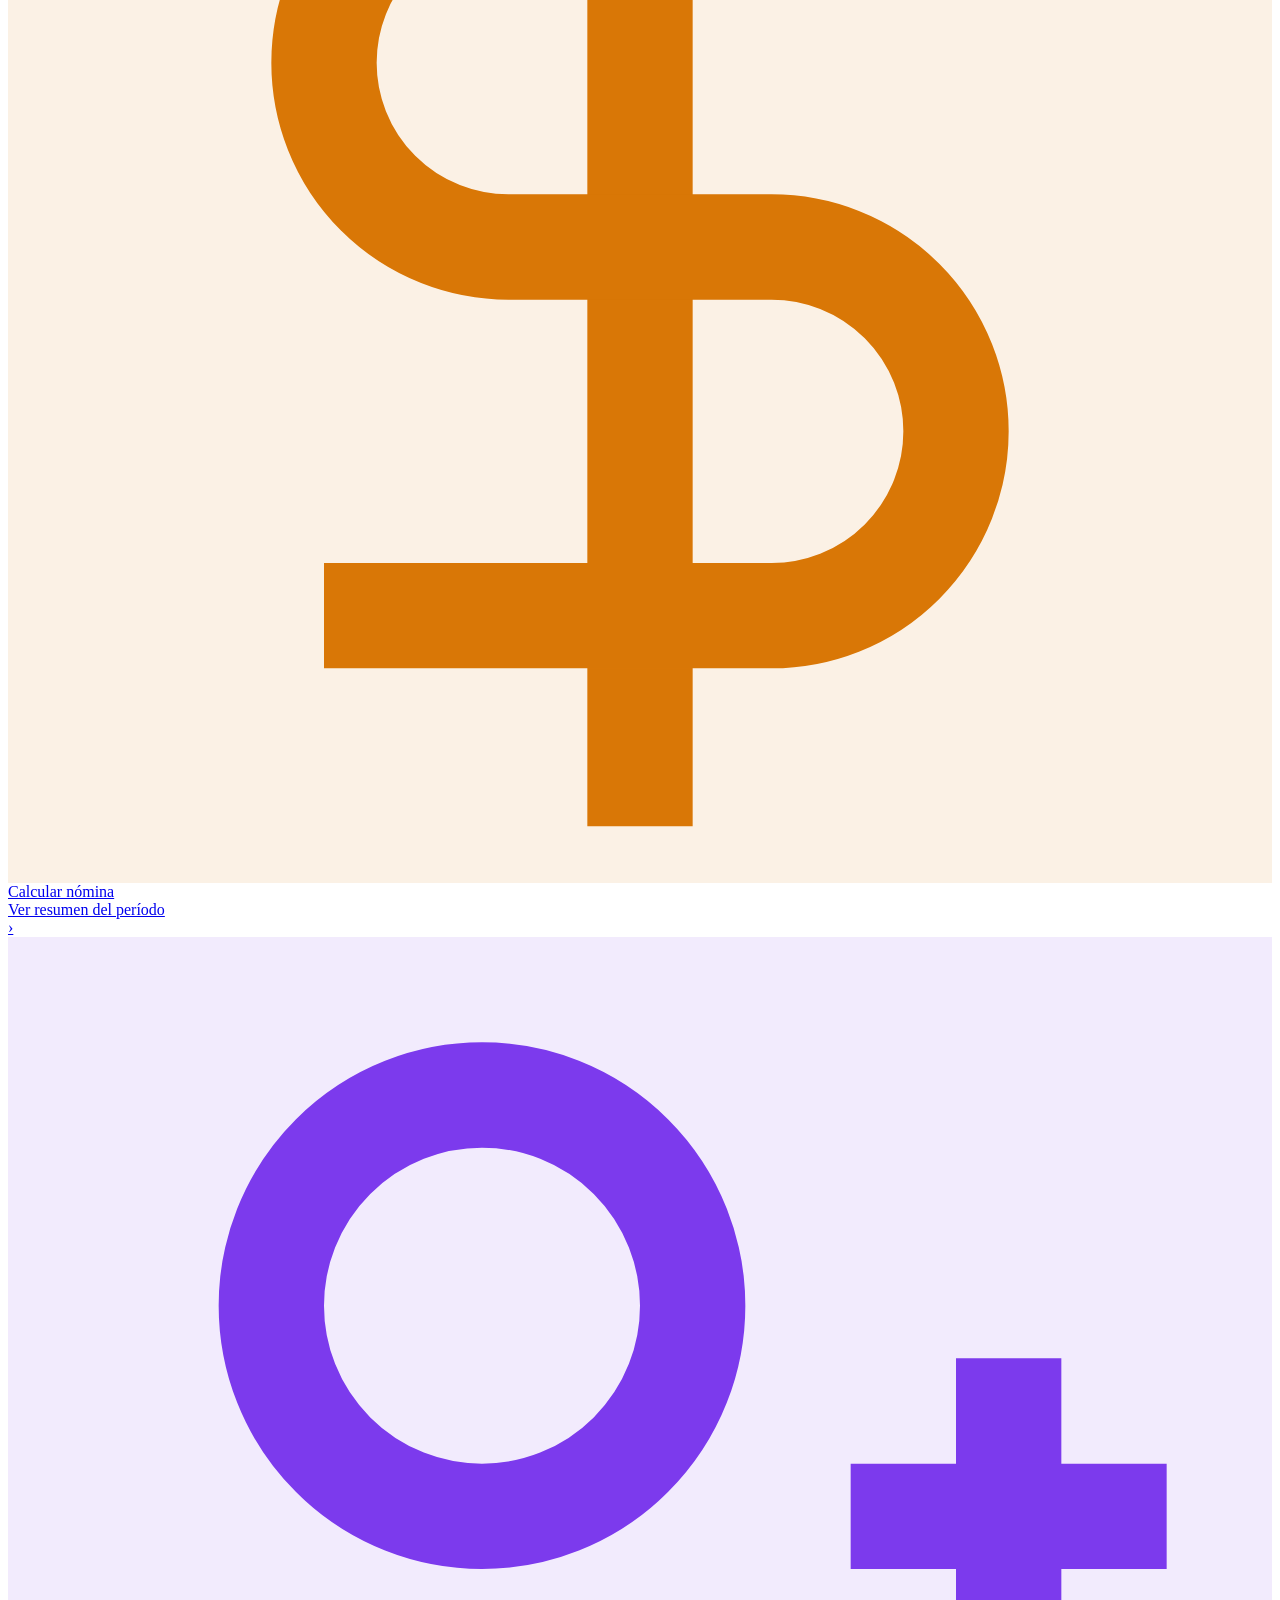
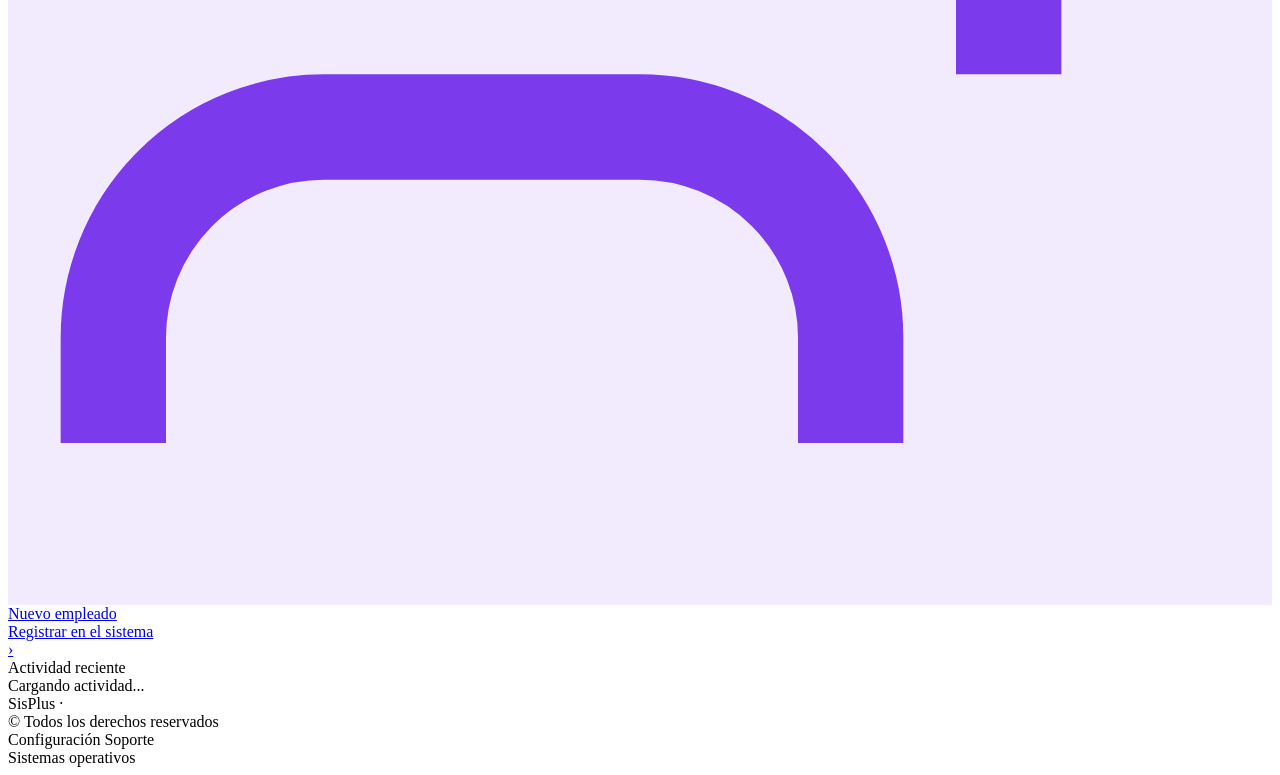
==== commit 06cb1829: "feat(payroll): add payroll endpoints and hexagonal structure integration - Added AppController with " ====
--- a/src/main/resources/templates/index.html
+++ b/src/main/resources/templates/index.html
@@ -3,199 +3,215 @@
 <head>
     <meta charset="UTF-8">
     <meta name="viewport" content="width=device-width, initial-scale=1.0">
-    <title>Dashboard - SisPlus</title>
-    <link rel="stylesheet" th:href="@{/css/index.css}">
-    <script th:src="@{/js/index.js}"></script>
+    <title>Dashboard — SisPlus</title>
+    <link rel="stylesheet" href="/css/index.css" th:href="@{/css/index.css}">
+    <script src="/js/index.js" th:src="@{/js/index.js}" defer></script>
 </head>
 <body>
+
 <div class="topbar">
     <div class="topbar-left">
-        <button class="menu-toggle" onclick="toggleSidebar()">
-            <svg viewBox="0 0 24 24" fill="none" stroke="currentColor" stroke-width="2">
+        <button class="menu-toggle" onclick="toggleSidebar()" aria-label="Menú">
+            <svg width="18" height="18" viewBox="0 0 24 24" fill="none" stroke="currentColor" stroke-width="2">
                 <path d="M3 12h18M3 6h18M3 18h18"/>
             </svg>
         </button>
         <a href="/dashboard" class="logo">
-            <div class="logo-icon">S+</div>
-            <span>SisPlus</span>
+            <div class="logo-mark">S+</div>
+            <span class="logo-name">SisPlus</span>
         </a>
     </div>
     <div class="topbar-right">
-        <div class="user-info">
+        <span class="topbar-greeting" id="topbarGreeting"></span>
+        <span class="topbar-time" id="topbarTime"></span>
+        <div class="user-chip">
             <div class="user-avatar">AD</div>
-            <div class="user-details">
-                <div class="user-name">Administrador</div>
-                <div class="user-role">Admin Principal</div>
+            <div class="user-info-text">
+                <span class="user-name">Administrador</span>
+                <span class="user-role">Admin Principal</span>
             </div>
         </div>
     </div>
 </div>
 
 <div class="sidebar" id="sidebar">
-    <nav class="nav-menu">
+    <div class="nav-section">
+        <div class="nav-section-label">Principal</div>
         <a href="/dashboard" class="nav-item active">
-            <svg class="nav-icon" viewBox="0 0 24 24" fill="none" stroke="currentColor" stroke-width="2">
-                <rect x="3" y="3" width="7" height="7"/>
-                <rect x="14" y="3" width="7" height="7"/>
-                <rect x="14" y="14" width="7" height="7"/>
-                <rect x="3" y="14" width="7" height="7"/>
-            </svg>
-            <span>Dashboard</span>
+            <svg viewBox="0 0 24 24" fill="none" stroke="currentColor" stroke-width="2"><rect x="3" y="3" width="7" height="7"/><rect x="14" y="3" width="7" height="7"/><rect x="14" y="14" width="7" height="7"/><rect x="3" y="14" width="7" height="7"/></svg>
+            Dashboard
         </a>
         <a href="/employee" class="nav-item">
-            <svg class="nav-icon" viewBox="0 0 24 24" fill="none" stroke="currentColor" stroke-width="2">
-                <path d="M17 21v-2a4 4 0 0 0-4-4H5a4 4 0 0 0-4 4v2"/>
-                <circle cx="9" cy="7" r="4"/>
-                <path d="M23 21v-2a4 4 0 0 0-3-3.87"/>
-                <path d="M16 3.13a4 4 0 0 1 0 7.75"/>
-            </svg>
-            <span>Empleados</span>
+            <svg viewBox="0 0 24 24" fill="none" stroke="currentColor" stroke-width="2"><path d="M17 21v-2a4 4 0 0 0-4-4H5a4 4 0 0 0-4 4v2"/><circle cx="9" cy="7" r="4"/><path d="M23 21v-2a4 4 0 0 0-3-3.87"/><path d="M16 3.13a4 4 0 0 1 0 7.75"/></svg>
+            Empleados
         </a>
         <a href="/assistance" class="nav-item">
-            <svg class="nav-icon" viewBox="0 0 24 24" fill="none" stroke="currentColor" stroke-width="2">
-                <rect x="3" y="4" width="18" height="18" rx="2" ry="2"/>
-                <line x1="16" y1="2" x2="16" y2="6"/>
-                <line x1="8" y1="2" x2="8" y2="6"/>
-                <line x1="3" y1="10" x2="21" y2="10"/>
-            </svg>
-            <span>Asistencias</span>
+            <svg viewBox="0 0 24 24" fill="none" stroke="currentColor" stroke-width="2"><rect x="3" y="4" width="18" height="18" rx="2"/><line x1="16" y1="2" x2="16" y2="6"/><line x1="8" y1="2" x2="8" y2="6"/><line x1="3" y1="10" x2="21" y2="10"/></svg>
+            Asistencias
         </a>
         <a href="/payroll" class="nav-item">
-            <svg class="nav-icon" viewBox="0 0 24 24" fill="none" stroke="currentColor" stroke-width="2">
-                <line x1="12" y1="1" x2="12" y2="23"/>
-                <path d="M17 5H9.5a3.5 3.5 0 0 0 0 7h5a3.5 3.5 0 0 1 0 7H6"/>
-            </svg>
-            <span>Nómina</span>
-        </a>
+            <svg viewBox="0 0 24 24" fill="none" stroke="currentColor" stroke-width="2"><line x1="12" y1="1" x2="12" y2="23"/><path d="M17 5H9.5a3.5 3.5 0 0 0 0 7h5a3.5 3.5 0 0 1 0 7H6"/></svg>
+            Nómina
+        </a>
+    </div>
+    <div class="nav-divider"></div>
+    <div class="nav-section">
+        <div class="nav-section-label">Sistema</div>
         <a href="/admin" class="nav-item">
-            <svg class="nav-icon" viewBox="0 0 24 24" fill="none" stroke="currentColor" stroke-width="2">
-                <path d="M12 15a3 3 0 1 0 0-6 3 3 0 0 0 0 6z"/>
-                <path d="M19.4 15a1.65 1.65 0 0 0 .33 1.82l.06.06a2 2 0 0 1 0 2.83 2 2 0 0 1-2.83 0l-.06-.06a1.65 1.65 0 0 0-1.82-.33 1.65 1.65 0 0 0-1 1.51V21a2 2 0 0 1-2 2 2 2 0 0 1-2-2v-.09A1.65 1.65 0 0 0 9 19.4a1.65 1.65 0 0 0-1.82.33l-.06.06a2 2 0 0 1-2.83 0 2 2 0 0 1 0-2.83l.06-.06a1.65 1.65 0 0 0 .33-1.82 1.65 1.65 0 0 0-1.51-1H3a2 2 0 0 1-2-2 2 2 0 0 1 2-2h.09A1.65 1.65 0 0 0 4.6 9a1.65 1.65 0 0 0-.33-1.82l-.06-.06a2 2 0 0 1 0-2.83 2 2 0 0 1 2.83 0l.06.06a1.65 1.65 0 0 0 1.82.33H9a1.65 1.65 0 0 0 1-1.51V3a2 2 0 0 1 2-2 2 2 0 0 1 2 2v.09a1.65 1.65 0 0 0 1 1.51 1.65 1.65 0 0 0 1.82-.33l.06-.06a2 2 0 0 1 2.83 0 2 2 0 0 1 0 2.83l-.06.06a1.65 1.65 0 0 0-.33 1.82V9a1.65 1.65 0 0 0 1.51 1H21a2 2 0 0 1 2 2 2 2 0 0 1-2 2h-.09a1.65 1.65 0 0 0-1.51 1z"/>
-            </svg>
-            <span>Administradores</span>
+            <svg viewBox="0 0 24 24" fill="none" stroke="currentColor" stroke-width="2"><path d="M12 15a3 3 0 1 0 0-6 3 3 0 0 0 0 6z"/><path d="M19.4 15a1.65 1.65 0 0 0 .33 1.82l.06.06a2 2 0 0 1-2.83 2.83l-.06-.06a1.65 1.65 0 0 0-1.82-.33 1.65 1.65 0 0 0-1 1.51V21a2 2 0 0 1-4 0v-.09A1.65 1.65 0 0 0 9 19.4a1.65 1.65 0 0 0-1.82.33l-.06.06a2 2 0 0 1-2.83-2.83l.06-.06A1.65 1.65 0 0 0 4.68 15a1.65 1.65 0 0 0-1.51-1H3a2 2 0 0 1 0-4h.09A1.65 1.65 0 0 0 4.6 9a1.65 1.65 0 0 0-.33-1.82l-.06-.06a2 2 0 0 1 2.83-2.83l.06.06A1.65 1.65 0 0 0 9 4.68a1.65 1.65 0 0 0 1-1.51V3a2 2 0 0 1 4 0v.09a1.65 1.65 0 0 0 1 1.51 1.65 1.65 0 0 0 1.82-.33l.06-.06a2 2 0 0 1 2.83 2.83l-.06.06A1.65 1.65 0 0 0 19.4 9a1.65 1.65 0 0 0 1.51 1H21a2 2 0 0 1 0 4h-.09a1.65 1.65 0 0 0-1.51 1z"/></svg>
+            Administradores
         </a>
         <a href="/config" class="nav-item">
-            <svg class="nav-icon" viewBox="0 0 24 24" fill="none" stroke="currentColor" stroke-width="2">
-                <path d="M12 10a2 2 0 0 0-2 2c0 1.02-.1 2.51-.26 4"/>
-                <path d="M14 13.12c0 2.38 0 6.38-1 8.88"/>
-                <path d="M17.29 21.02c.12-.6.43-2.3.5-3.02"/>
-                <path d="M2 12a10 10 0 0 1 18-6"/>
-                <path d="M2 16h.01"/>
-                <path d="M21.8 16c.2-2 .131-5.354 0-6"/>
-                <path d="M5 19.5C5.5 18 6 15 6 12a6 6 0 0 1 .34-2"/>
-                <path d="M8.65 22c.21-.66.45-1.32.57-2"/>
-                <path d="M9 6.8a6 6 0 0 1 9 5.2v2"/>
-            </svg>
-            <span>Configuracion</span>
-        </a>
-    </nav>
+            <svg viewBox="0 0 24 24" fill="none" stroke="currentColor" stroke-width="2"><circle cx="12" cy="12" r="3"/><path d="M19.4 15a1.65 1.65 0 0 0 .33 1.82l.06.06a2 2 0 0 1 0 2.83 2 2 0 0 1-2.83 0l-.06-.06a1.65 1.65 0 0 0-1.82-.33 1.65 1.65 0 0 0-1 1.51V21a2 2 0 0 1-2 2 2 2 0 0 1-2-2v-.09A1.65 1.65 0 0 0 9 19.4a1.65 1.65 0 0 0-1.82.33l-.06.06a2 2 0 0 1-2.83 0 2 2 0 0 1 0-2.83l.06-.06A1.65 1.65 0 0 0 4.68 15a1.65 1.65 0 0 0-1.51-1H3a2 2 0 0 1-2-2 2 2 0 0 1 2-2h.09A1.65 1.65 0 0 0 4.6 9a1.65 1.65 0 0 0-.33-1.82l-.06-.06a2 2 0 0 1 0-2.83 2 2 0 0 1 2.83 0l.06.06A1.65 1.65 0 0 0 9 4.68a1.65 1.65 0 0 0 1-1.51V3a2 2 0 0 1 2-2 2 2 0 0 1 2 2v.09a1.65 1.65 0 0 0 1 1.51 1.65 1.65 0 0 0 1.82-.33l.06-.06a2 2 0 0 1 2.83 0 2 2 0 0 1 0 2.83l-.06.06A1.65 1.65 0 0 0 19.4 9a1.65 1.65 0 0 0 1.51 1H21a2 2 0 0 1 2 2 2 2 0 0 1-2 2h-.09a1.65 1.65 0 0 0-1.51 1z"/></svg>
+            Configuración
+        </a>
+    </div>
+</div>
 </div>
 
 <div class="main-content" id="mainContent">
-    <div class="page-header">
-        <h1 class="page-title">Dashboard</h1>
-        <p class="page-subtitle" id="currentDate">Cargando fecha...</p>
-    </div>
-
-    <div class="stats-grid">
-        <div class="stat-card" onclick="window.location.href='/employee'">
-            <div class="stat-header">
-                <span class="stat-label">Empleados Activos</span>
-                <div class="stat-icon blue">
-                    <svg viewBox="0 0 24 24" fill="none" stroke="currentColor" stroke-width="2">
-                        <path d="M17 21v-2a4 4 0 0 0-4-4H5a4 4 0 0 0-4 4v2"/>
-                        <circle cx="9" cy="7" r="4"/>
-                    </svg>
+    <div class="content-area">
+
+        <div class="page-header">
+            <div class="greeting-line" id="greetingLine"></div>
+            <div class="page-subtitle" id="currentDate"></div>
+        </div>
+
+        <div class="stats-grid">
+            <div class="stat-card" onclick="window.location.href='/employee'">
+                <div class="stat-accent accent-navy"></div>
+                <div class="stat-label">Empleados activos</div>
+                <div class="stat-value" id="statEmployees">—</div>
+                <div><span class="stat-pill pill-neu" id="pillEmployees">Cargando...</span></div>
+                <div class="sparkline" id="sparkEmployees"></div>
+            </div>
+            <div class="stat-card" onclick="window.location.href='/assistance'">
+                <div class="stat-accent accent-teal"></div>
+                <div class="stat-label">Asistencias hoy</div>
+                <div class="stat-value" id="statAttendance">—</div>
+                <div id="pillAttendance"><span class="stat-pill pill-neu">Cargando...</span></div>
+                <div class="sparkline" id="sparkAttendance"></div>
+            </div>
+            <div class="stat-card" onclick="window.location.href='/assistance'">
+                <div class="stat-accent accent-amber"></div>
+                <div class="stat-label">Horas extras hoy</div>
+                <div class="stat-value" id="statOvertime">—</div>
+                <div><span class="stat-pill pill-neu" id="pillOvertime">Cargando...</span></div>
+                <div class="sparkline" id="sparkOvertime"></div>
+            </div>
+            <div class="stat-card" onclick="window.location.href='/assistance'">
+                <div class="stat-accent accent-rose"></div>
+                <div class="stat-label">Alertas pendientes</div>
+                <div class="stat-value" id="statPending">—</div>
+                <div><span class="stat-pill pill-neu" id="pillPending">Cargando...</span></div>
+                <div class="sparkline" id="sparkPending"></div>
+            </div>
+        </div>
+
+        <div class="content-row">
+
+            <div class="card">
+                <div class="card-head">
+                    <span class="card-title">Asistencias recientes</span>
+                    <a href="/assistance" class="card-link">Ver todas →</a>
                 </div>
-            </div>
-            <div class="stat-value" id="totalEmployees">0</div>
-            <div class="stat-change neutral">
-                <span id="employeesChange">Cargando...</span>
-            </div>
-        </div>
-
-        <div class="stat-card" onclick="window.location.href='/assistance'">
-            <div class="stat-header">
-                <span class="stat-label">Asistencias Hoy</span>
-                <div class="stat-icon green">
-                    <svg viewBox="0 0 24 24" fill="none" stroke="currentColor" stroke-width="2">
-                        <polyline points="20 6 9 17 4 12"/>
-                    </svg>
+                <div class="table-loading" id="tableLoading">Cargando asistencias...</div>
+                <div class="table-empty hidden" id="tableEmpty">No hay asistencias registradas hoy</div>
+                <table class="attendance-table hidden" id="recentTable">
+                    <thead>
+                    <tr>
+                        <th>Empleado</th>
+                        <th>Entrada</th>
+                        <th>Salida</th>
+                        <th>Horas</th>
+                        <th>H. Extra</th>
+                        <th>Estado</th>
+                    </tr>
+                    </thead>
+                    <tbody id="recentBody"></tbody>
+                </table>
+            </div>
+
+            <div class="right-col">
+                <div class="quick-card">
+                    <div class="quick-head">Acciones rápidas</div>
+                    <a href="/assistance" class="quick-item">
+                        <div class="q-icon" style="background:rgba(30,58,138,.1)">
+                            <svg viewBox="0 0 24 24" fill="none" stroke="#1E3A8A" stroke-width="2"><path d="M15 3h4a2 2 0 0 1 2 2v14a2 2 0 0 1-2 2h-4"/><polyline points="10 17 15 12 10 7"/><line x1="15" y1="12" x2="3" y2="12"/></svg>
+                        </div>
+                        <div class="q-info">
+                            <div class="q-name">Registrar entrada</div>
+                            <div class="q-sub">Marcar inicio de jornada</div>
+                        </div>
+                        <span class="q-arrow">›</span>
+                    </a>
+                    <a href="/assistance" class="quick-item">
+                        <div class="q-icon" style="background:rgba(13,148,136,.1)">
+                            <svg viewBox="0 0 24 24" fill="none" stroke="#0D9488" stroke-width="2"><path d="M9 21H5a2 2 0 0 1-2-2V5a2 2 0 0 1 2-2h4"/><polyline points="16 17 21 12 16 7"/><line x1="21" y1="12" x2="9" y2="12"/></svg>
+                        </div>
+                        <div class="q-info">
+                            <div class="q-name">Registrar salida</div>
+                            <div class="q-sub">Marcar fin de jornada</div>
+                        </div>
+                        <span class="q-arrow">›</span>
+                    </a>
+                    <a href="/payroll" class="quick-item">
+                        <div class="q-icon" style="background:rgba(217,119,6,.1)">
+                            <svg viewBox="0 0 24 24" fill="none" stroke="#D97706" stroke-width="2"><line x1="12" y1="1" x2="12" y2="23"/><path d="M17 5H9.5a3.5 3.5 0 0 0 0 7h5a3.5 3.5 0 0 1 0 7H6"/></svg>
+                        </div>
+                        <div class="q-info">
+                            <div class="q-name">Calcular nómina</div>
+                            <div class="q-sub">Ver resumen del período</div>
+                        </div>
+                        <span class="q-arrow">›</span>
+                    </a>
+                    <a href="/employee" class="quick-item">
+                        <div class="q-icon" style="background:rgba(124,58,237,.1)">
+                            <svg viewBox="0 0 24 24" fill="none" stroke="#7C3AED" stroke-width="2"><path d="M16 21v-2a4 4 0 0 0-4-4H6a4 4 0 0 0-4 4v2"/><circle cx="9" cy="7" r="4"/><line x1="19" y1="8" x2="19" y2="14"/><line x1="22" y1="11" x2="16" y2="11"/></svg>
+                        </div>
+                        <div class="q-info">
+                            <div class="q-name">Nuevo empleado</div>
+                            <div class="q-sub">Registrar en el sistema</div>
+                        </div>
+                        <span class="q-arrow">›</span>
+                    </a>
                 </div>
-            </div>
-            <div class="stat-value" id="todayAttendances">0</div>
-            <div class="stat-change neutral">
-                <span id="attendanceRate">Cargando...</span>
-            </div>
-        </div>
-
-        <div class="stat-card" onclick="window.location.href='/assistance'">
-            <div class="stat-header">
-                <span class="stat-label">Horas Extras Hoy</span>
-                <div class="stat-icon orange">
-                    <svg viewBox="0 0 24 24" fill="none" stroke="currentColor" stroke-width="2">
-                        <circle cx="12" cy="12" r="10"/>
-                        <polyline points="12 6 12 12 16 14"/>
-                    </svg>
+
+                <div class="activity-card">
+                    <div class="activity-head">Actividad reciente</div>
+                    <div class="activity-body" id="activityBody">
+                        <div class="act-item">
+                            <div class="act-timeline"><div class="act-dot" style="background:var(--gray-300)"></div></div>
+                            <div class="act-content"><div class="act-text" style="color:var(--gray-400)">Cargando actividad...</div></div>
+                        </div>
+                    </div>
                 </div>
             </div>
-            <div class="stat-value" id="totalOvertimeHours">0</div>
-            <div class="stat-change neutral">
-                <span id="overtimeEmployees">Cargando...</span>
-            </div>
-        </div>
-
-        <div class="stat-card" onclick="window.location.href='/assistance'">
-            <div class="stat-header">
-                <span class="stat-label">Alertas Pendientes</span>
-                <div class="stat-icon red">
-                    <svg viewBox="0 0 24 24" fill="none" stroke="currentColor" stroke-width="2">
-                        <circle cx="12" cy="12" r="10"/>
-                        <line x1="12" y1="8" x2="12" y2="12"/>
-                        <line x1="12" y1="16" x2="12.01" y2="16"/>
-                    </svg>
-                </div>
-            </div>
-            <div class="stat-value" id="pendingAlerts">0</div>
-            <div class="stat-change negative">
-                <span id="alertsDescription">Cargando...</span>
-            </div>
-        </div>
-    </div>
-
-    <div class="content-card">
-        <div class="card-header">
-            <h2 class="card-title">Asistencias Recientes</h2>
-            <a href="/assistance" class="btn btn-secondary">Ver todas</a>
-        </div>
-        <div class="table-container">
-            <div id="loadingTable" class="loading">
-                <p>Cargando asistencias...</p>
-            </div>
-            <table id="recentAttendancesTable" style="display: none;">
-                <thead>
-                <tr>
-                    <th>Empleado</th>
-                    <th>Entrada</th>
-                    <th>Salida</th>
-                    <th>Horas</th>
-                    <th>Estado</th>
-                </tr>
-                </thead>
-                <tbody id="recentAttendancesBody">
-                </tbody>
-            </table>
-            <div id="emptyState" class="empty-state" style="display: none;">
-                <svg viewBox="0 0 24 24" fill="none" stroke="currentColor" stroke-width="2">
-                    <rect x="3" y="4" width="18" height="18" rx="2" ry="2"/>
-                    <line x1="16" y1="2" x2="16" y2="6"/>
-                    <line x1="8" y1="2" x2="8" y2="6"/>
-                    <line x1="3" y1="10" x2="21" y2="10"/>
-                </svg>
-                <p>No hay asistencias registradas hoy</p>
-            </div>
-        </div>
-    </div>
-</div>
+
+        </div>
+    </div>
+</div>
+
+<footer class="site-footer">
+    <div class="footer-sidebar-zone">
+        <span class="footer-brand">SisPlus</span>
+        <span class="footer-sep">·</span>
+        <span class="footer-version" id="footerYear2"></span>
+    </div>
+    <div class="footer-main-zone">
+        <div class="footer-left">
+            <span class="footer-copy">© <span id="footerYearMain"></span> Todos los derechos reservados</span>
+        </div>
+        <div class="footer-right">
+            <span class="footer-link" onclick="window.location.href='/config'">Configuración</span>
+            <span class="footer-link">Soporte</span>
+            <div class="footer-status">
+                <span class="footer-status-dot"></span>
+                Sistemas operativos
+            </div>
+        </div>
+    </div>
+</footer>
+
 </body>
 </html>
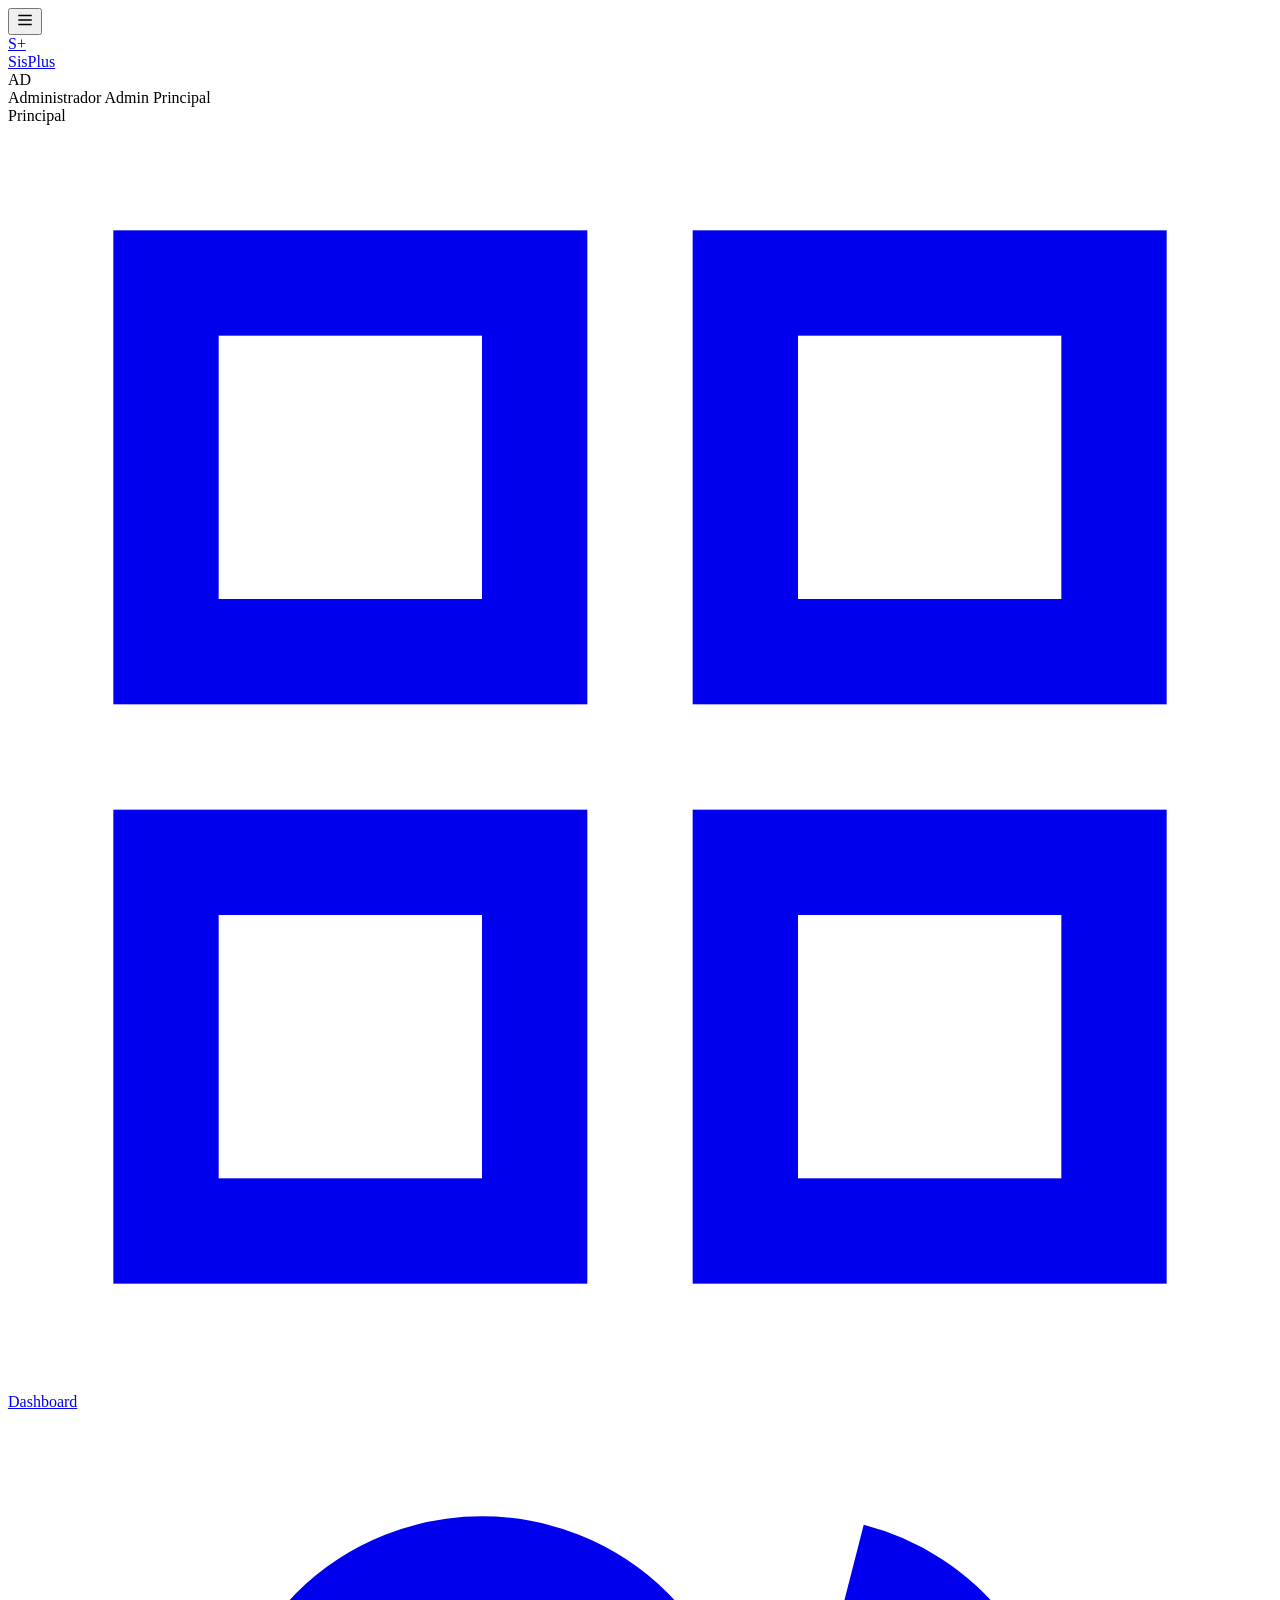
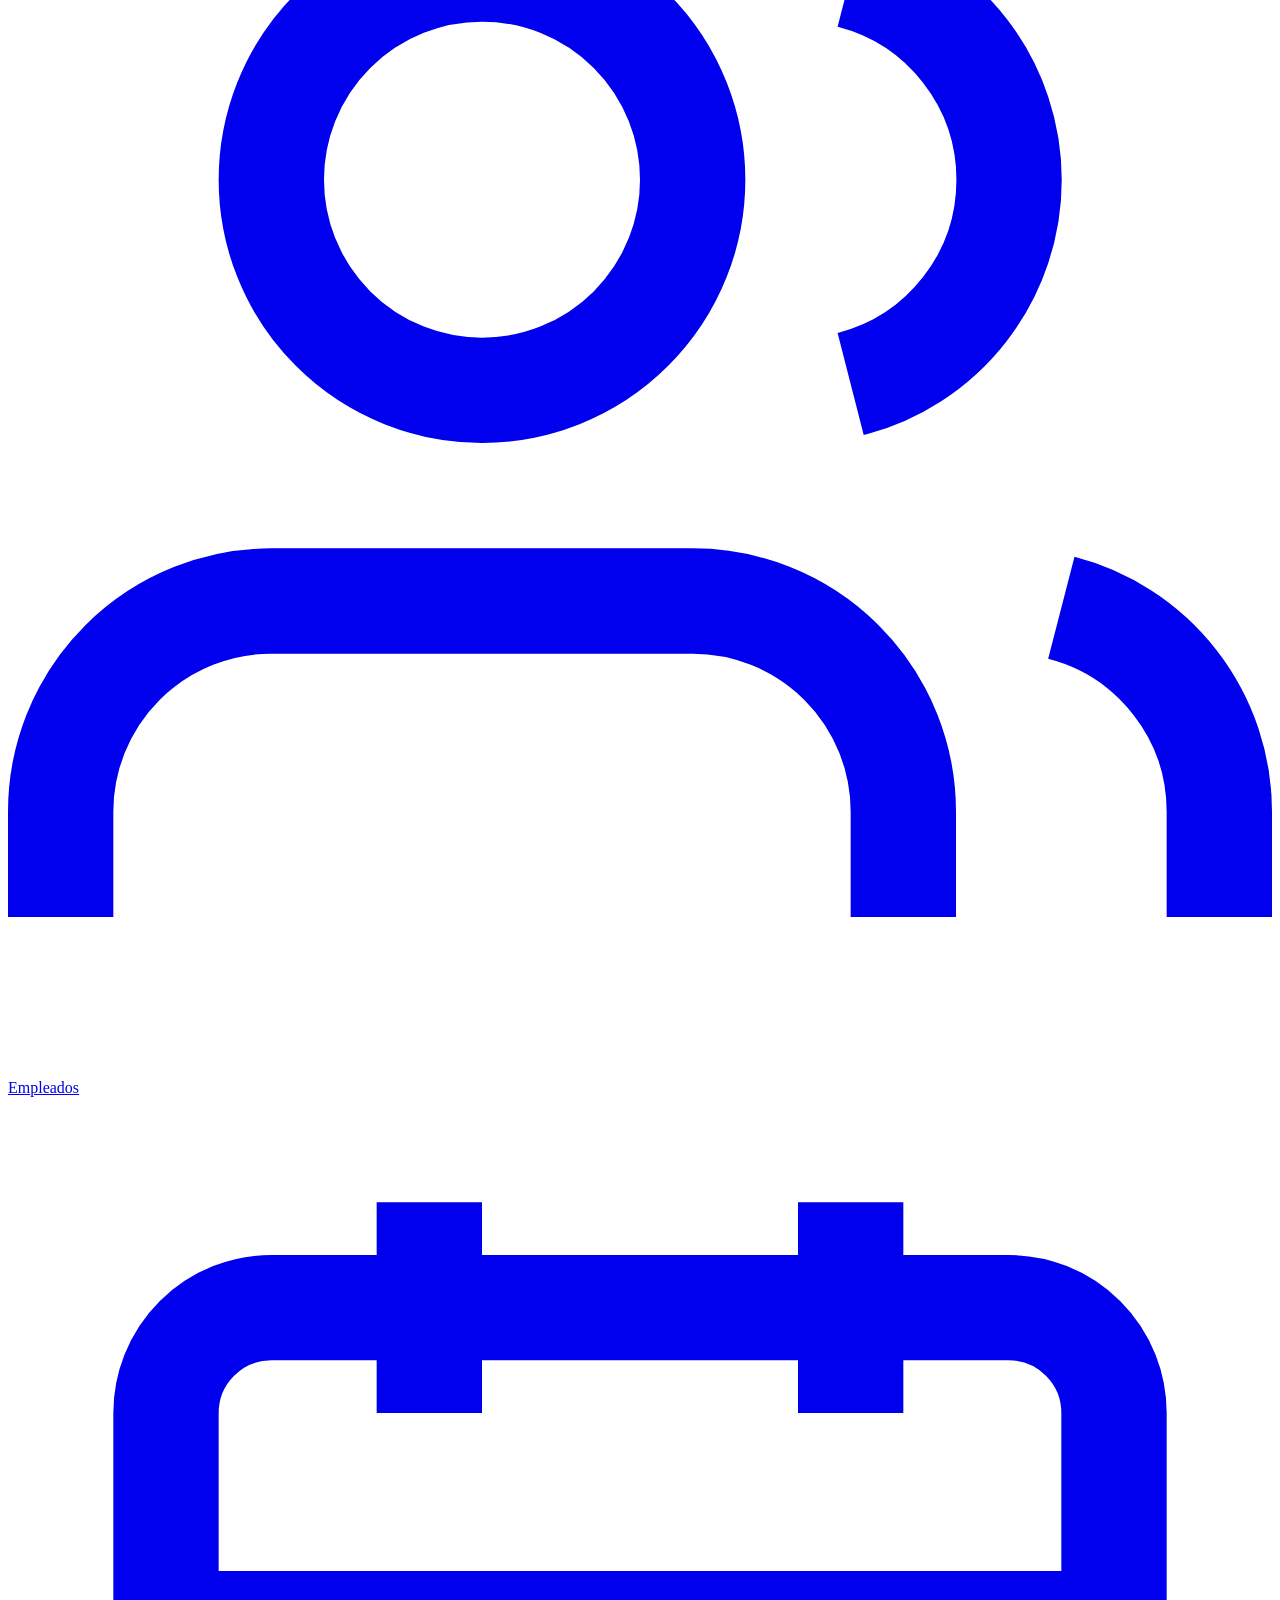
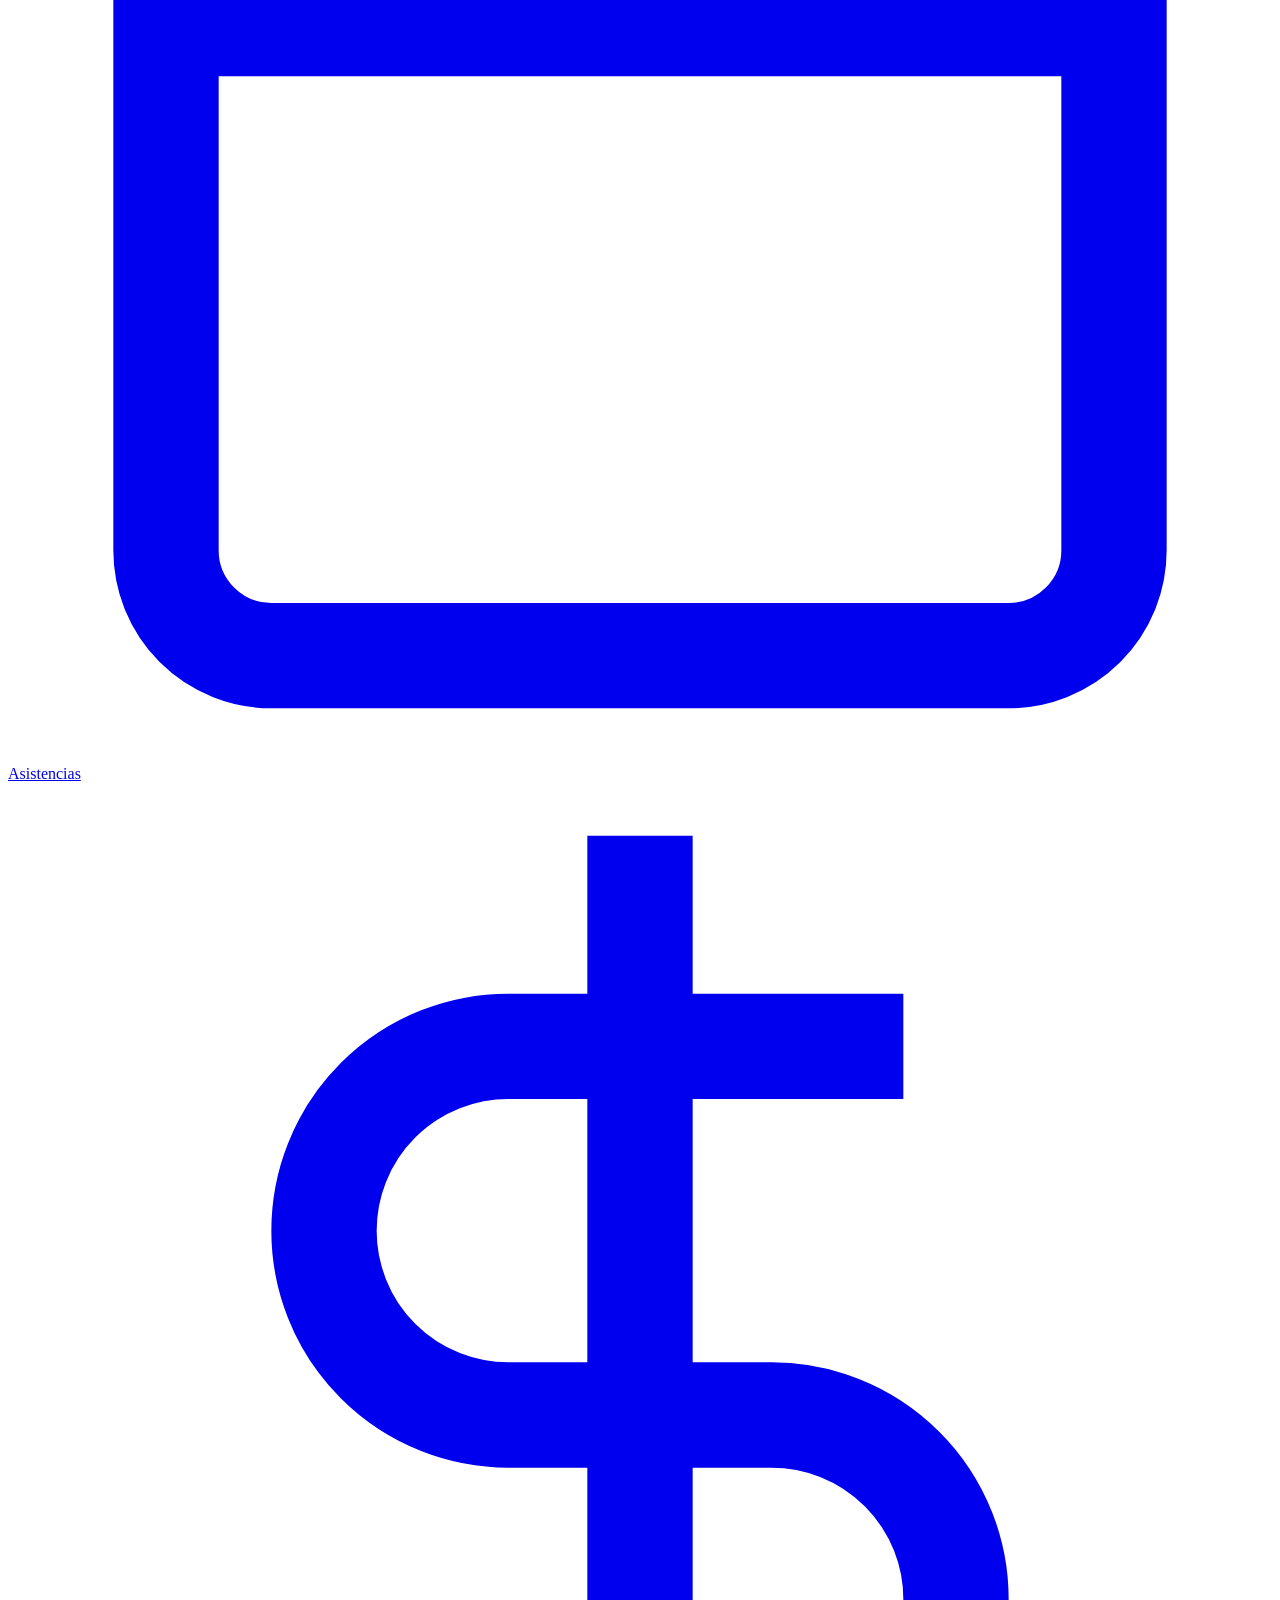
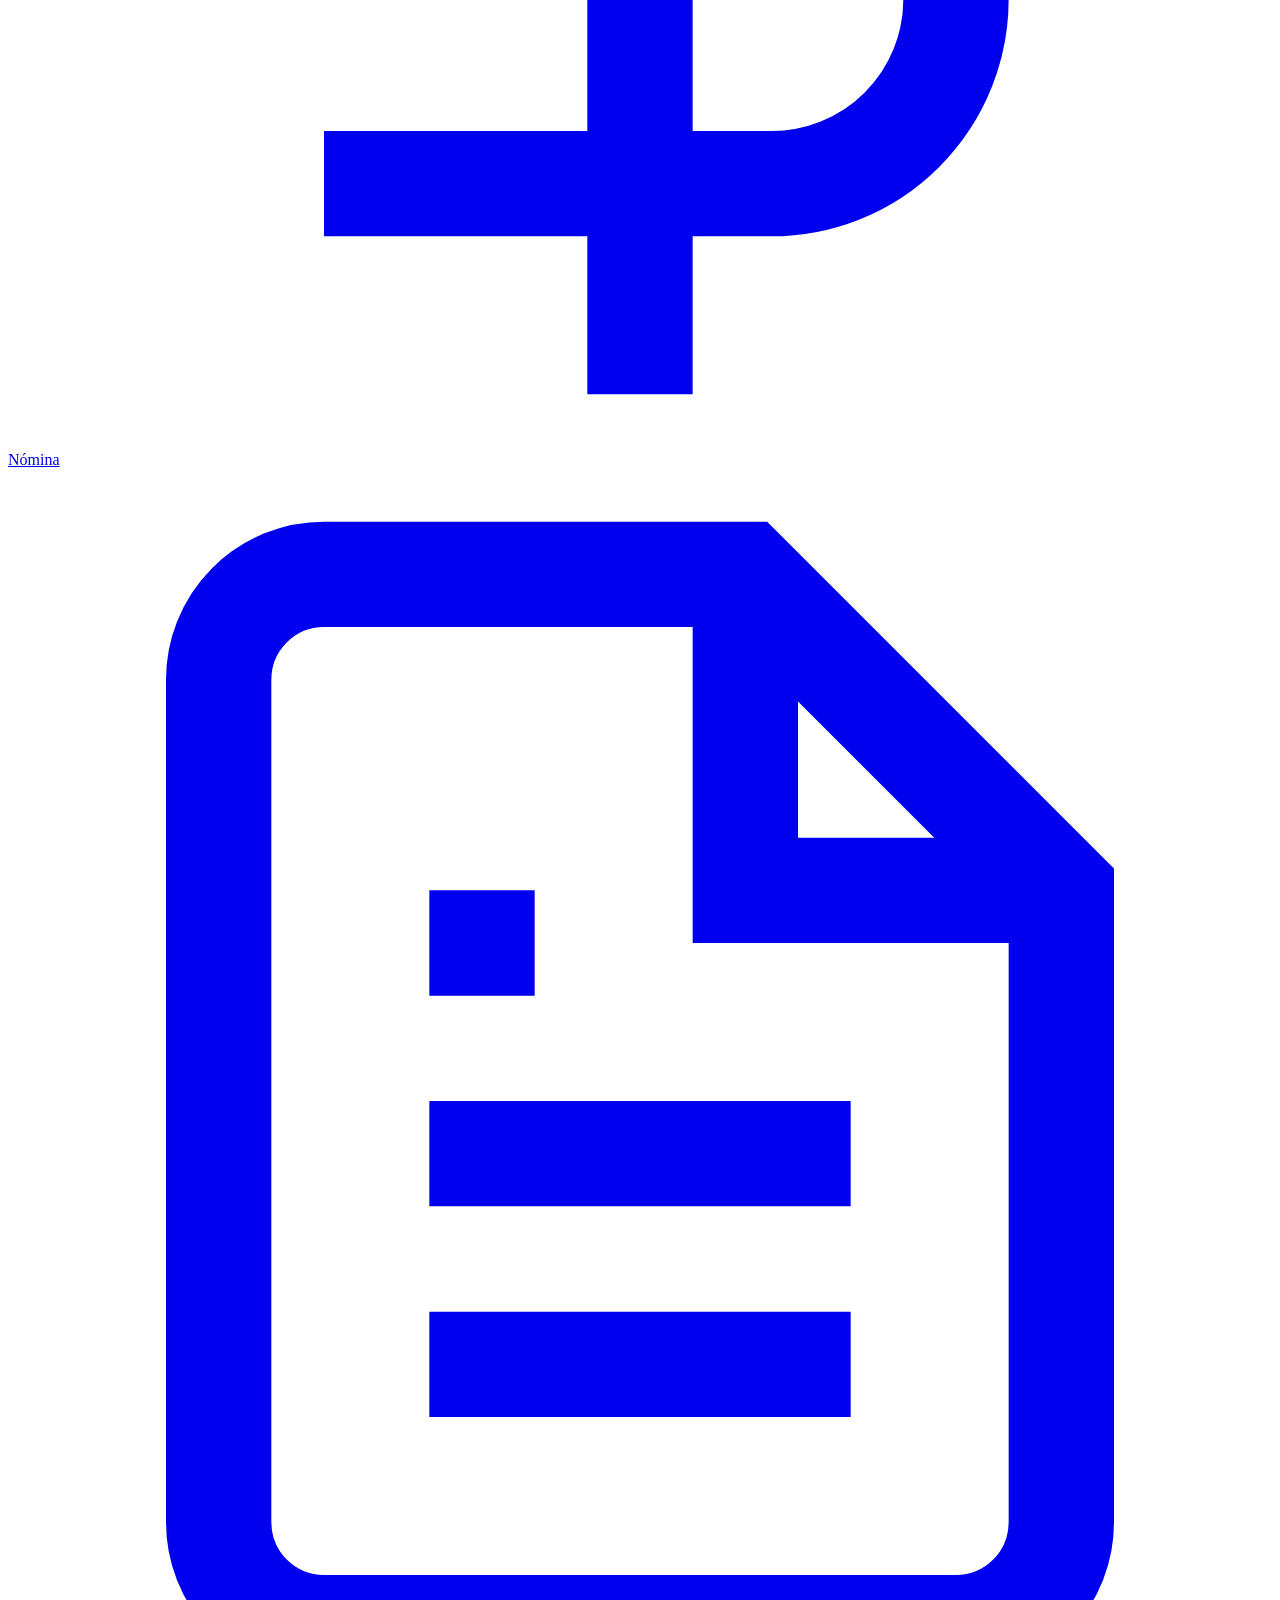
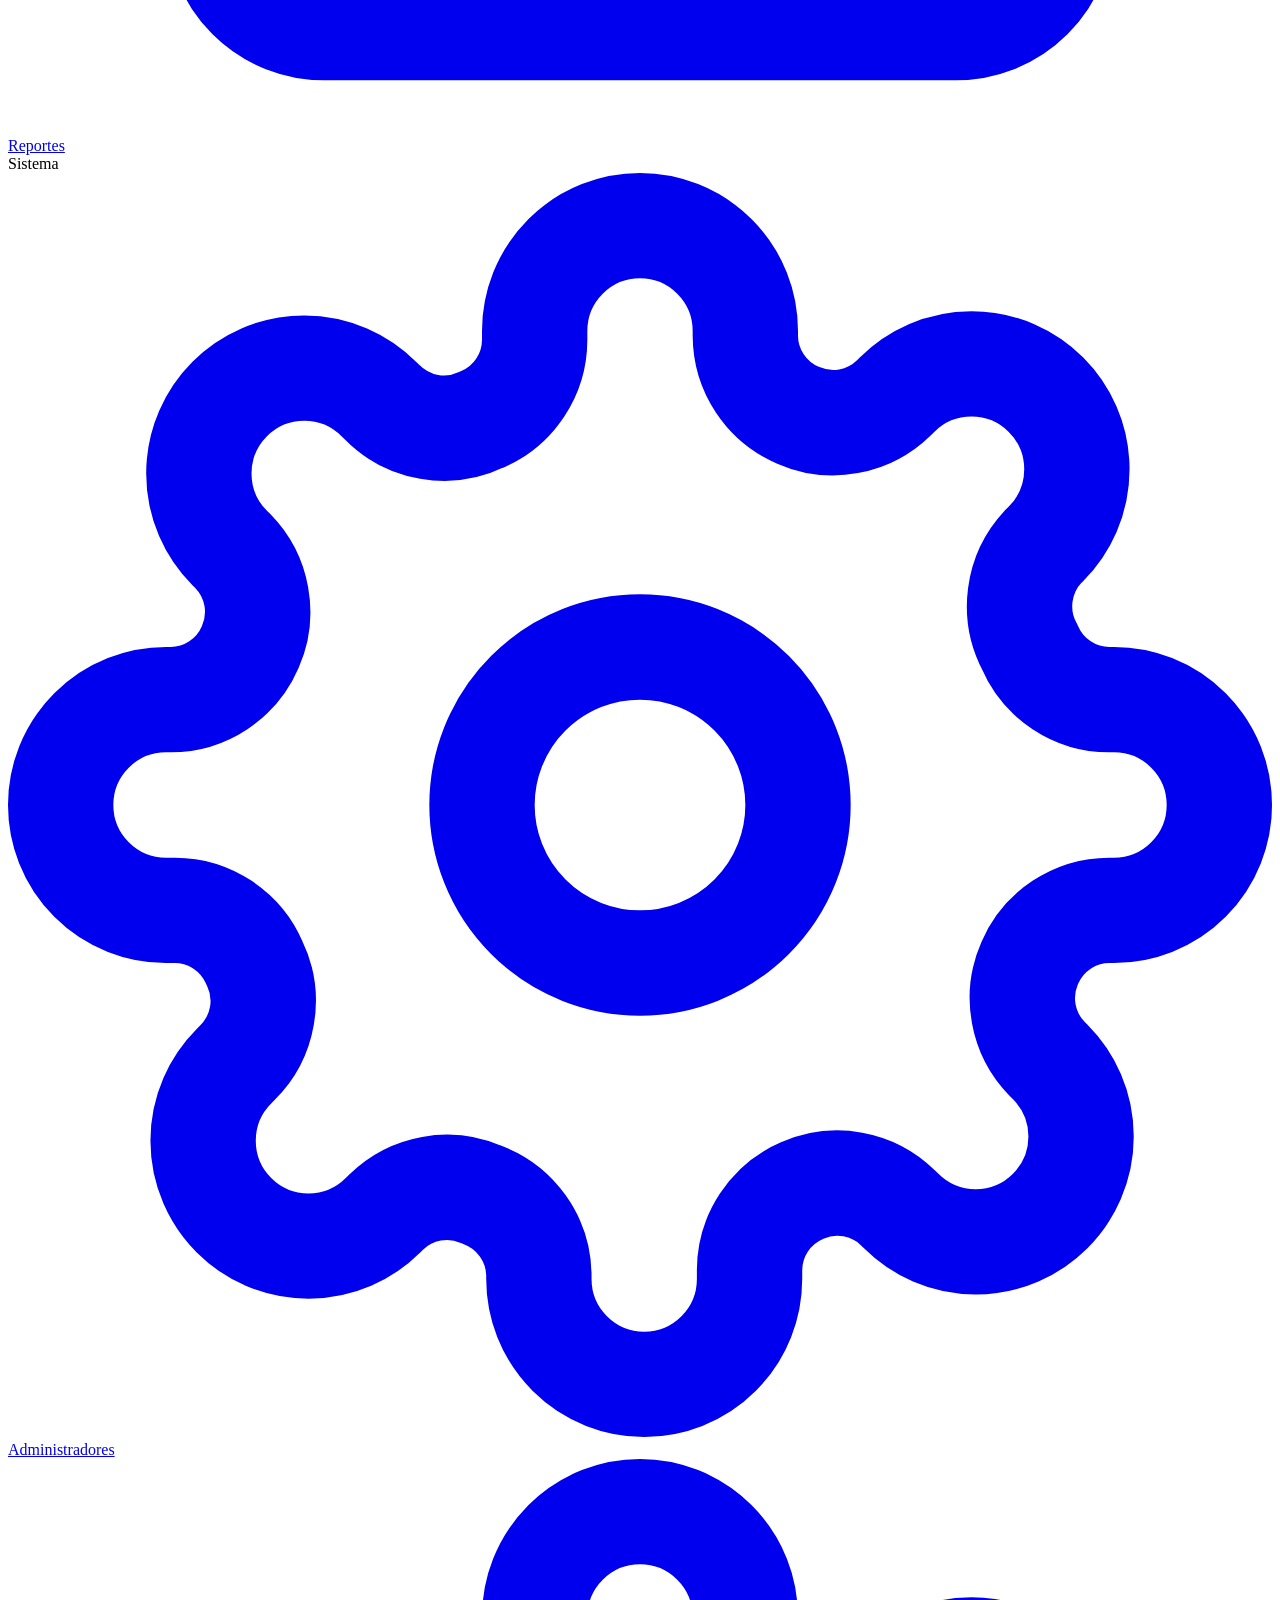
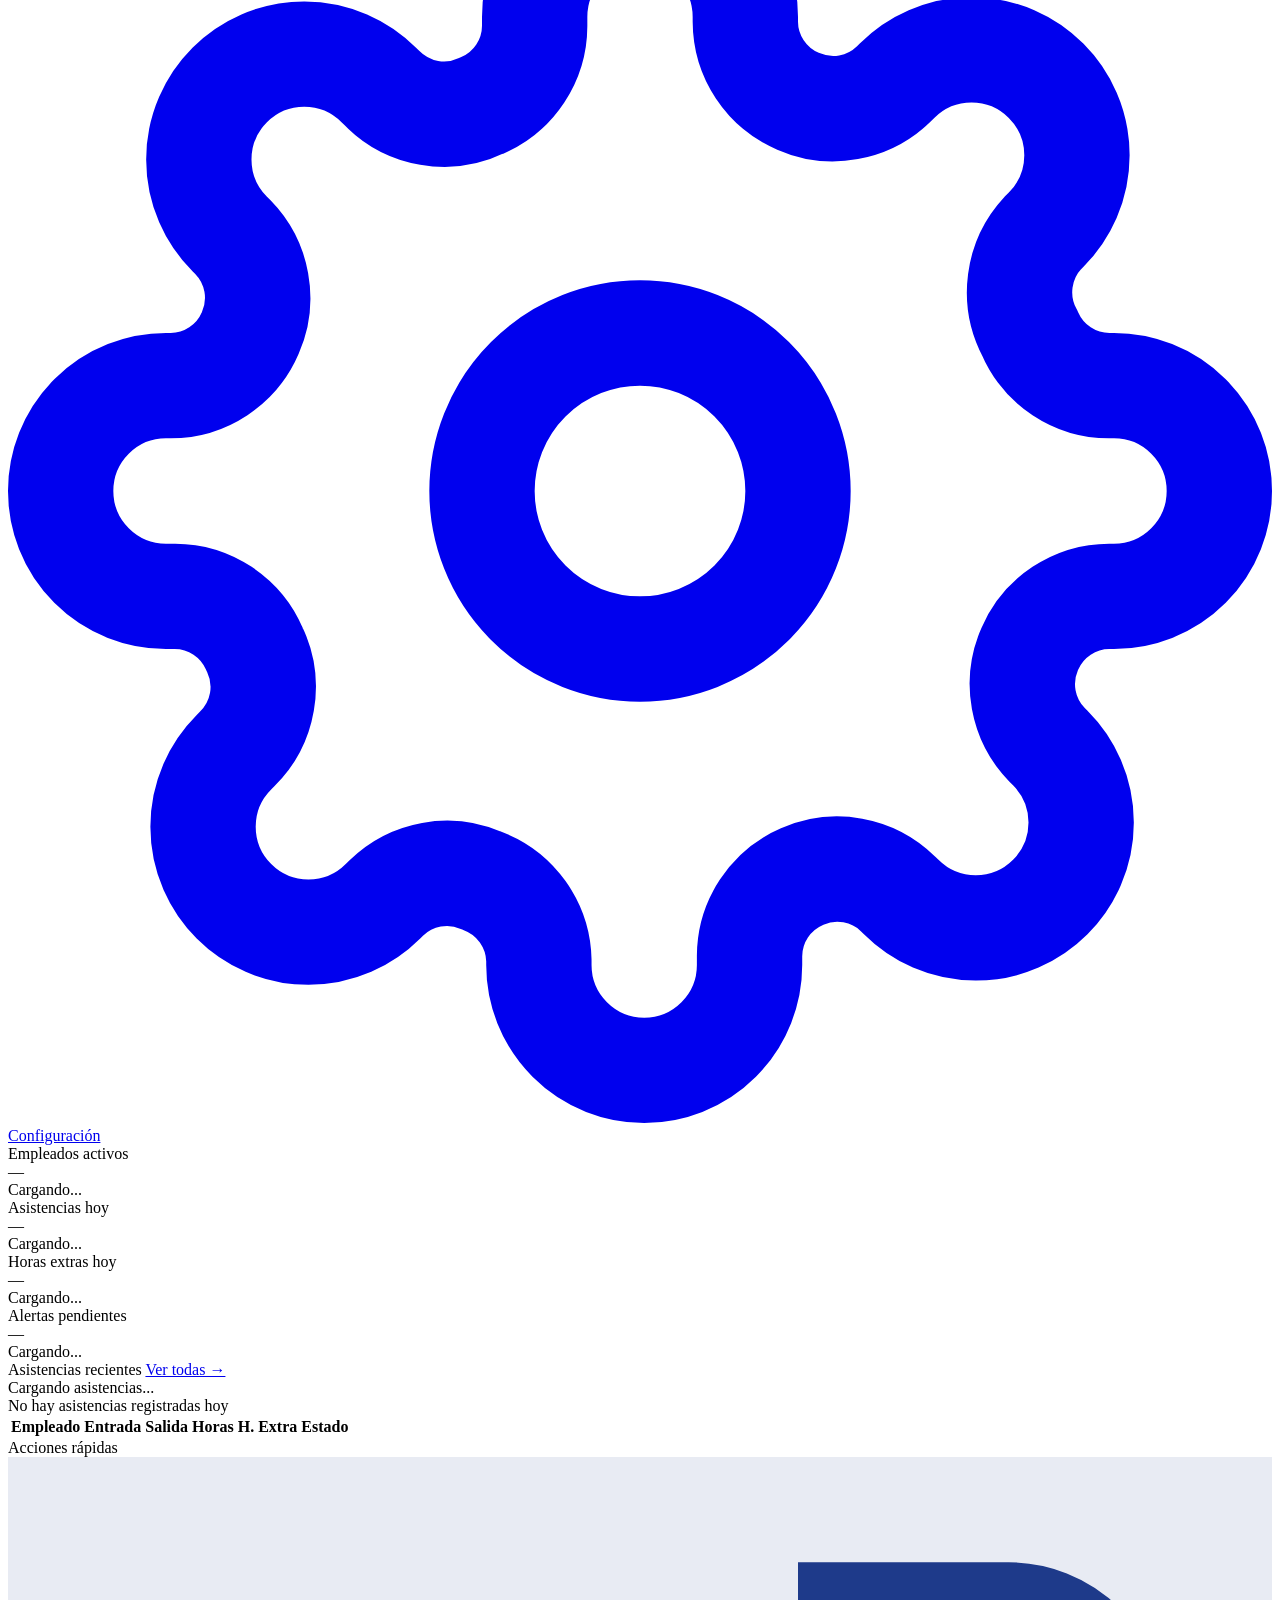
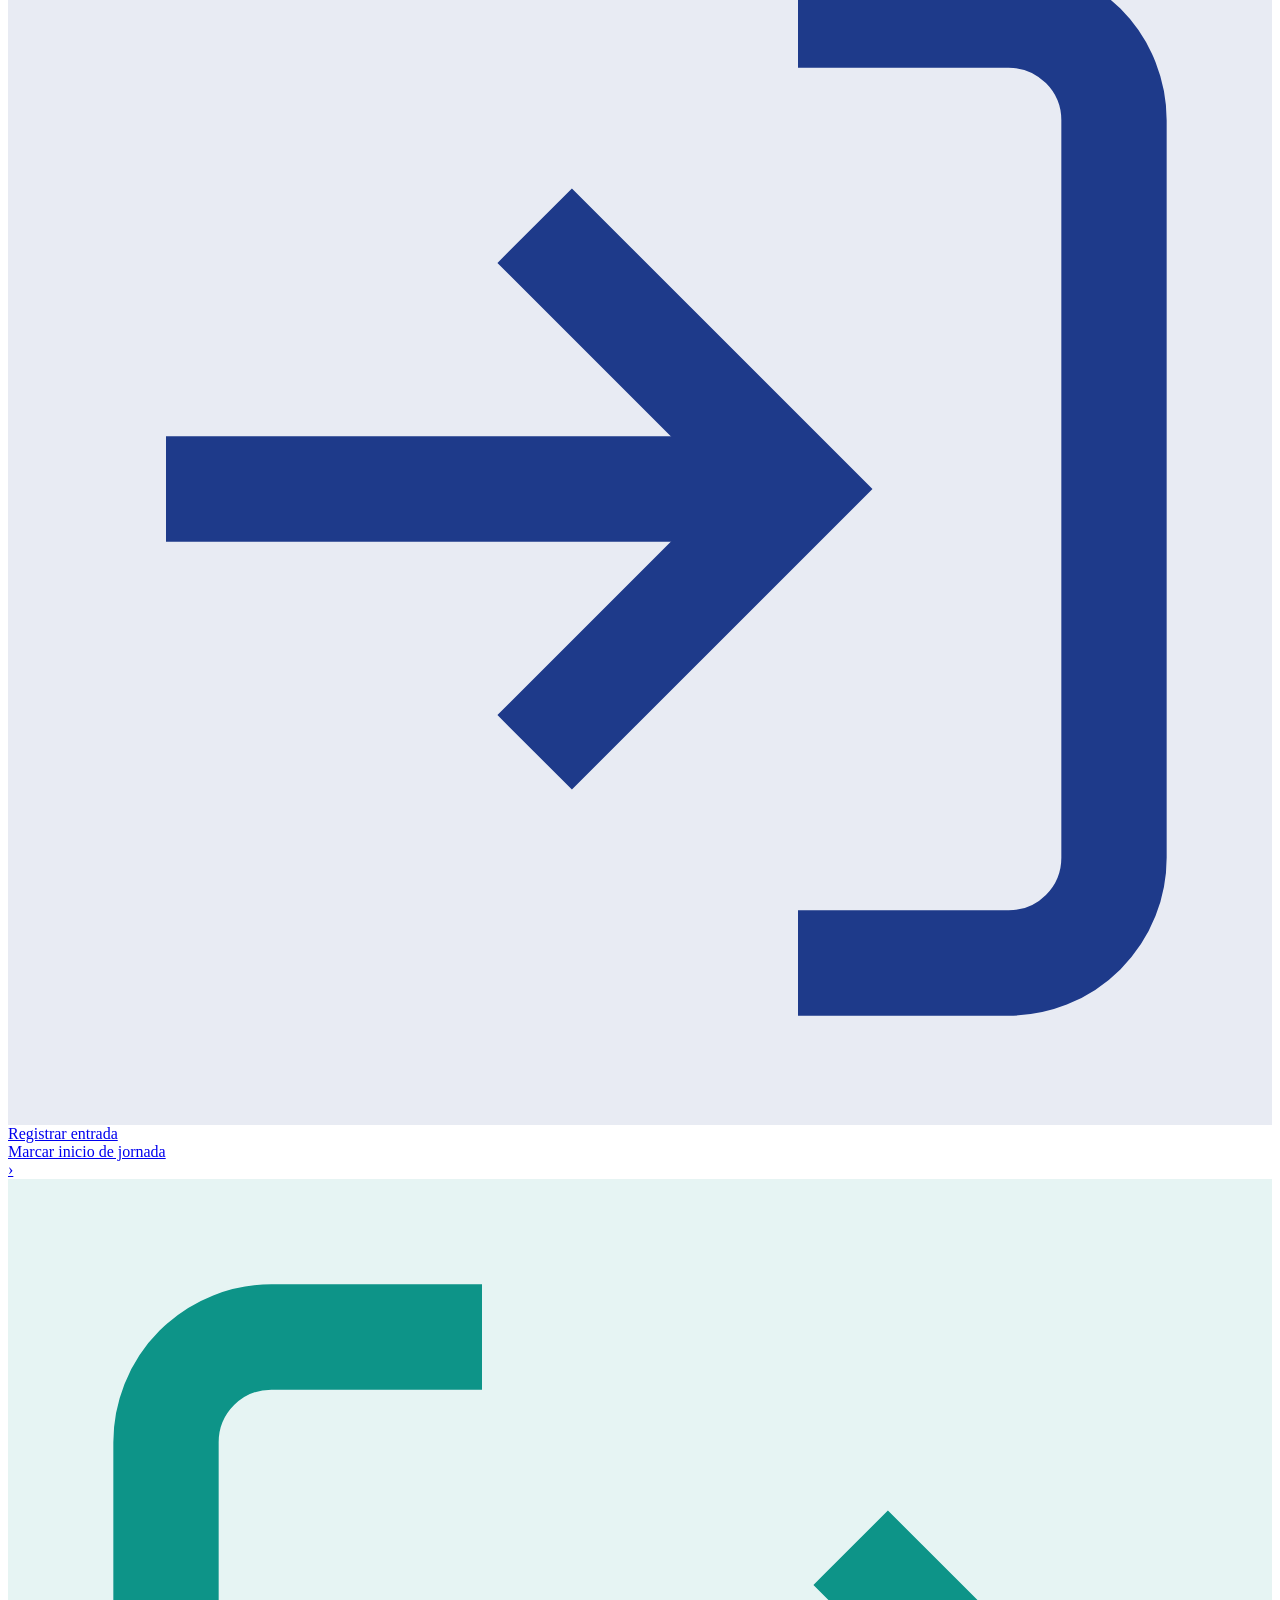
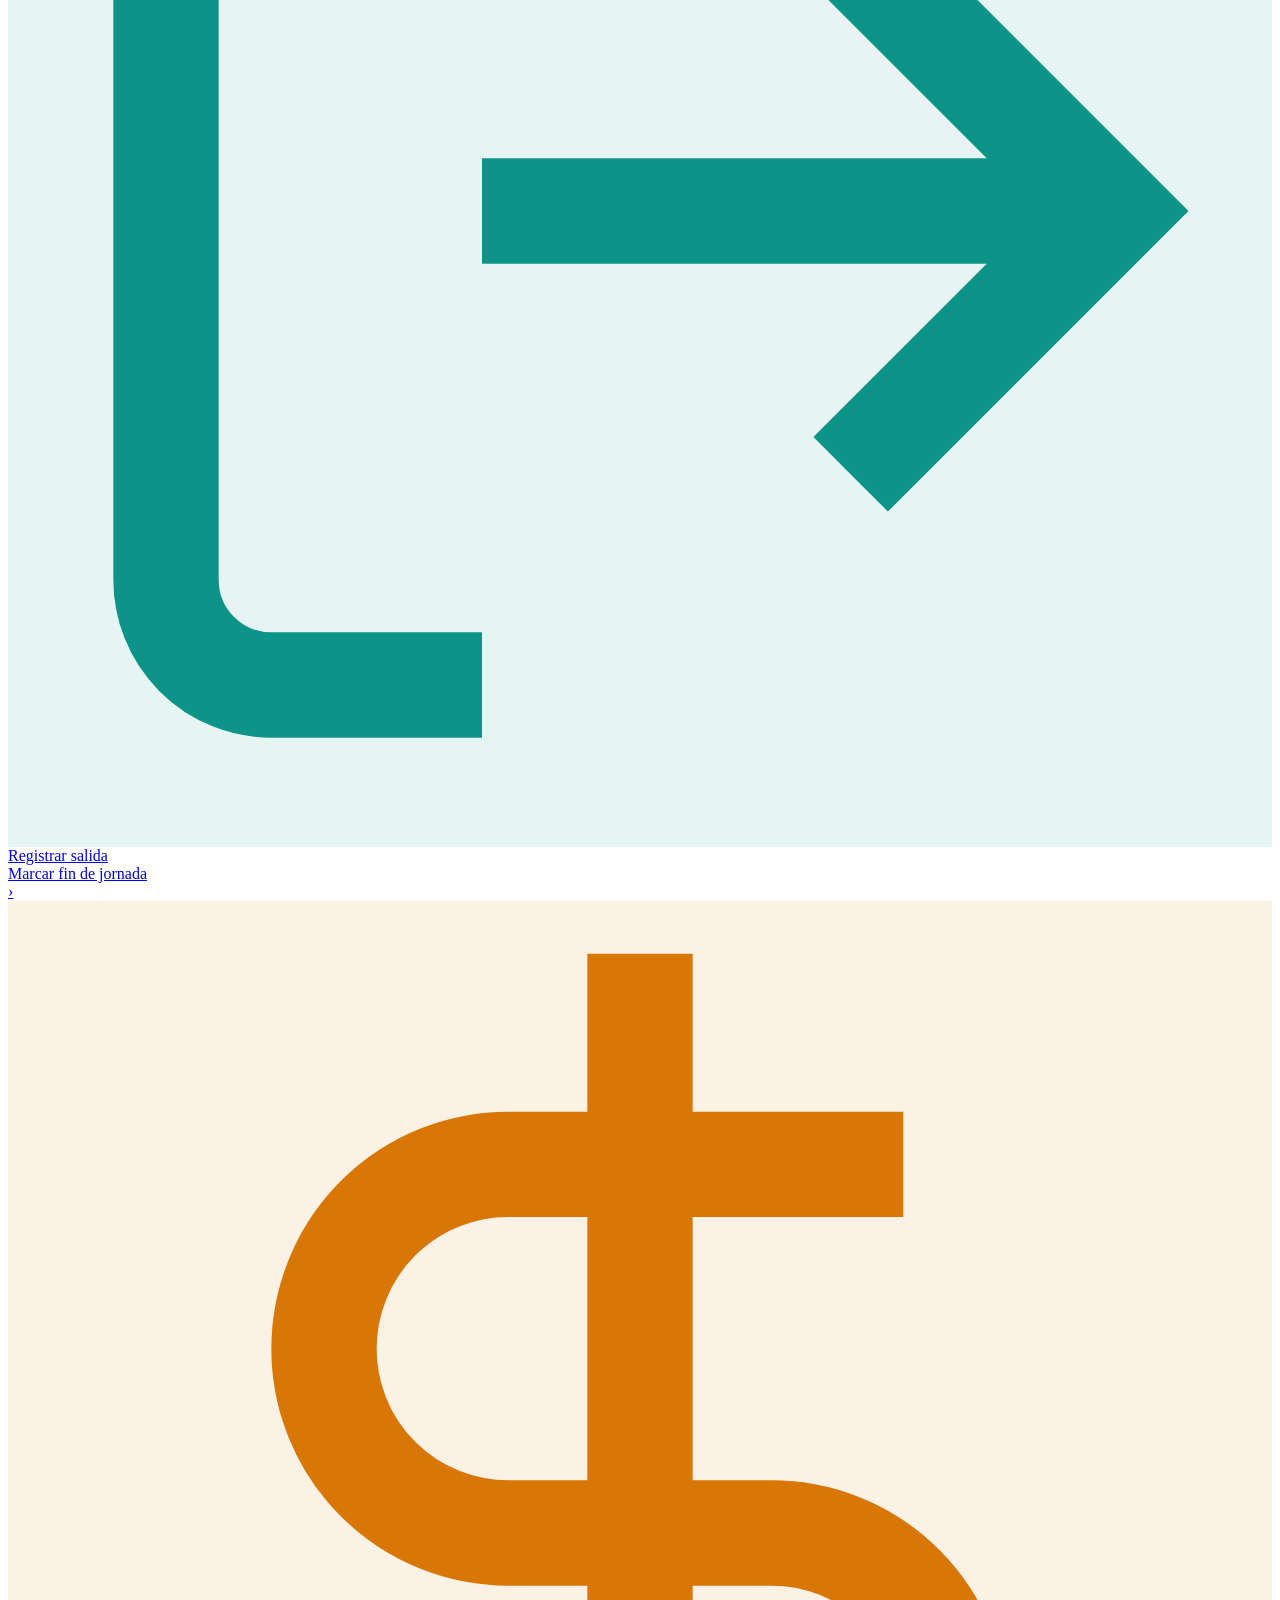
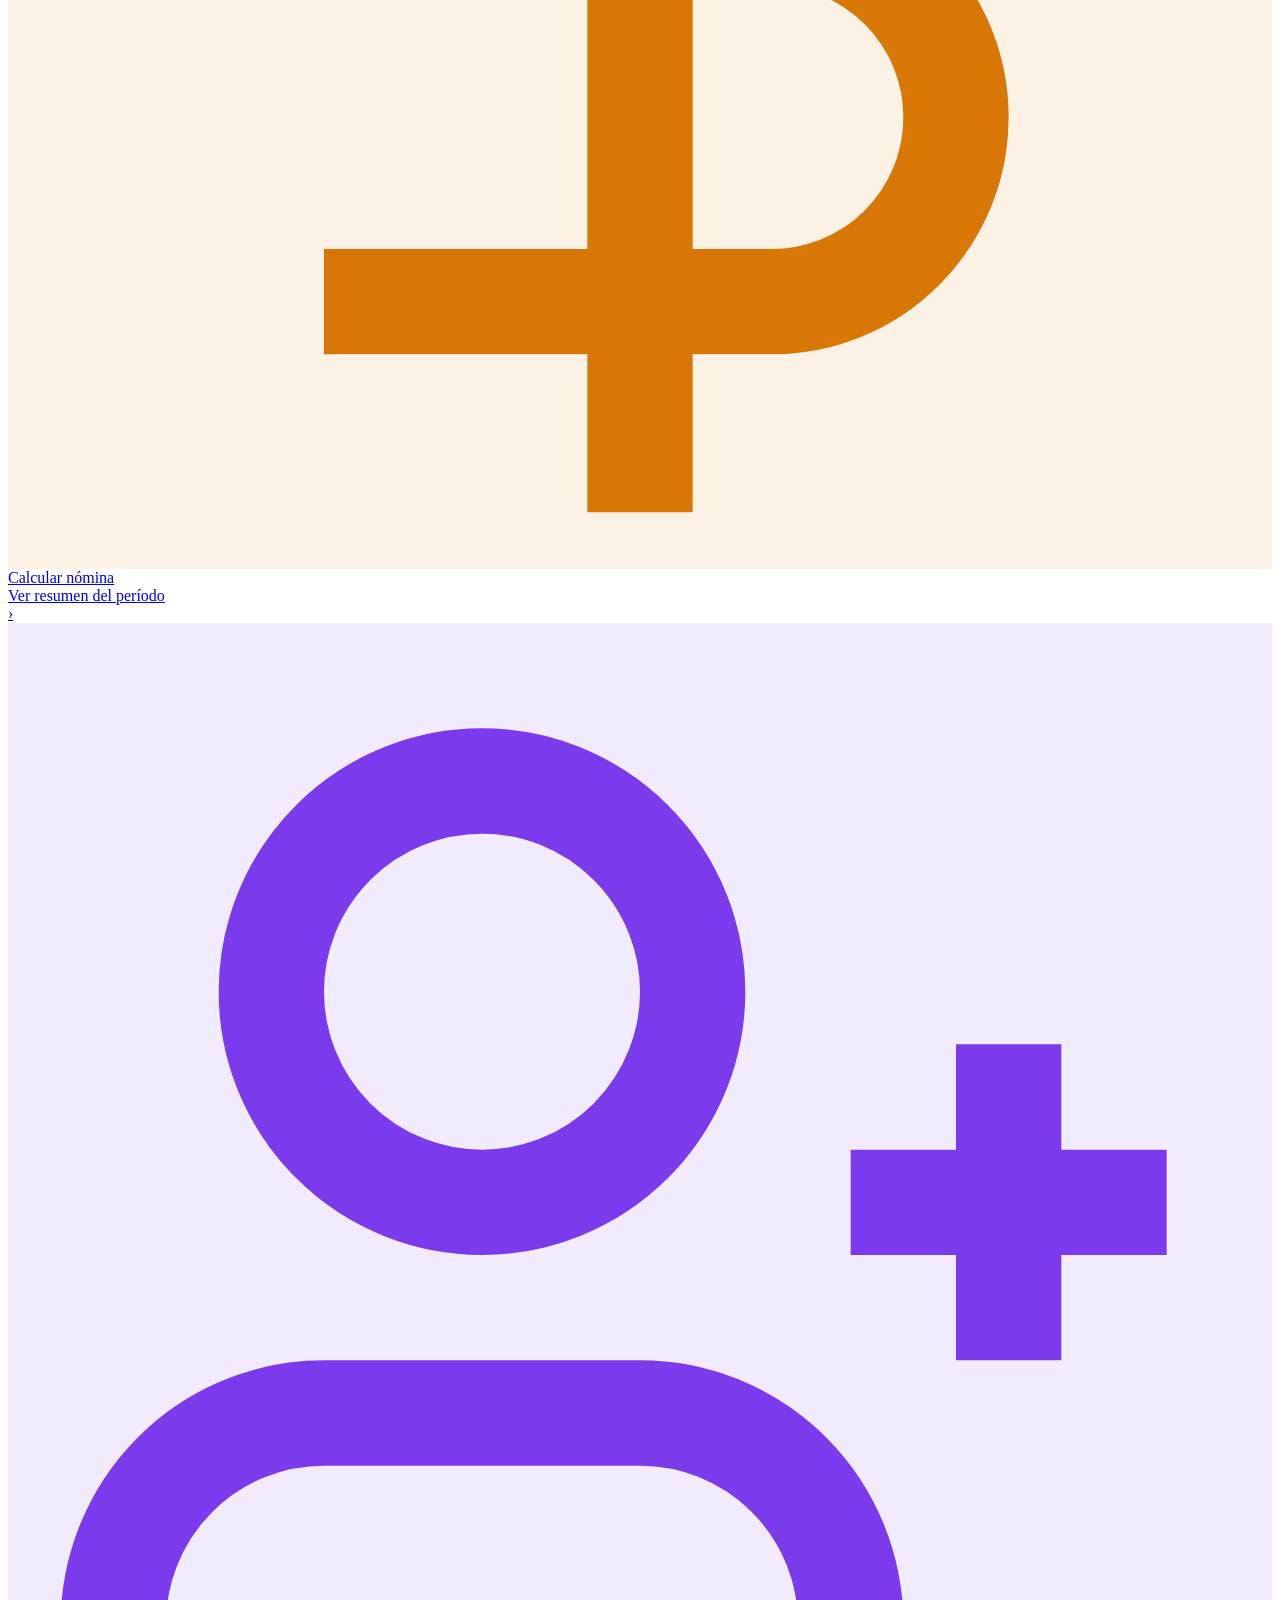
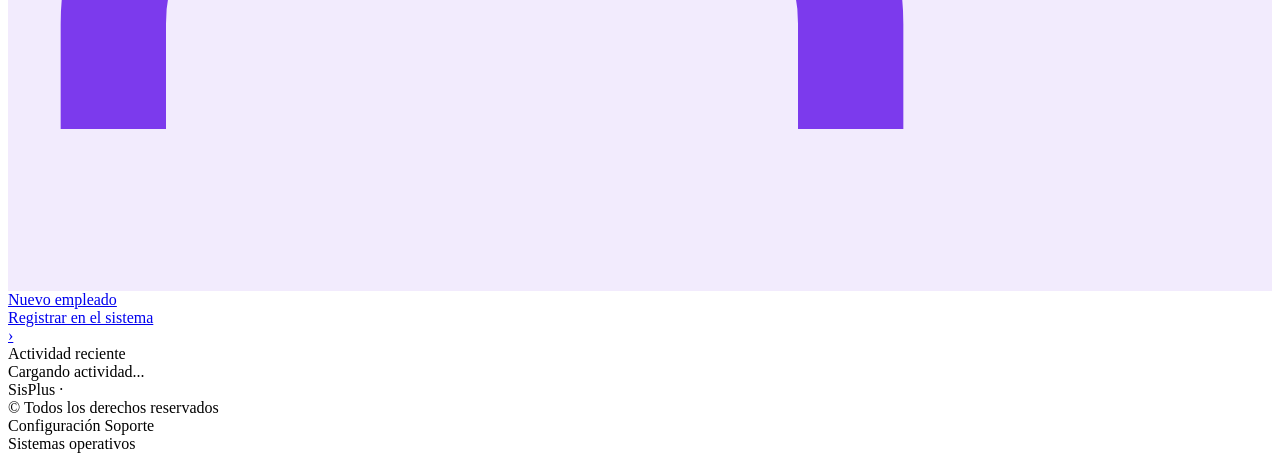
==== commit 40a0b65c: "feat(payroll): add payroll endpoints and hexagonal structure integration - Added AppController with " ====
--- a/src/main/resources/templates/index.html
+++ b/src/main/resources/templates/index.html
@@ -52,6 +52,10 @@
         <a href="/payroll" class="nav-item">
             <svg viewBox="0 0 24 24" fill="none" stroke="currentColor" stroke-width="2"><line x1="12" y1="1" x2="12" y2="23"/><path d="M17 5H9.5a3.5 3.5 0 0 0 0 7h5a3.5 3.5 0 0 1 0 7H6"/></svg>
             Nómina
+        </a>
+        <a href="/reports" class="nav-item">
+            <svg viewBox="0 0 24 24" fill="none" stroke="currentColor" stroke-width="2"><path d="M14 2H6a2 2 0 0 0-2 2v16a2 2 0 0 0 2 2h12a2 2 0 0 0 2-2V8z"/><polyline points="14 2 14 8 20 8"/><line x1="16" y1="13" x2="8" y2="13"/><line x1="16" y1="17" x2="8" y2="17"/><polyline points="10 9 9 9 8 9"/></svg>
+            Reportes
         </a>
     </div>
     <div class="nav-divider"></div>
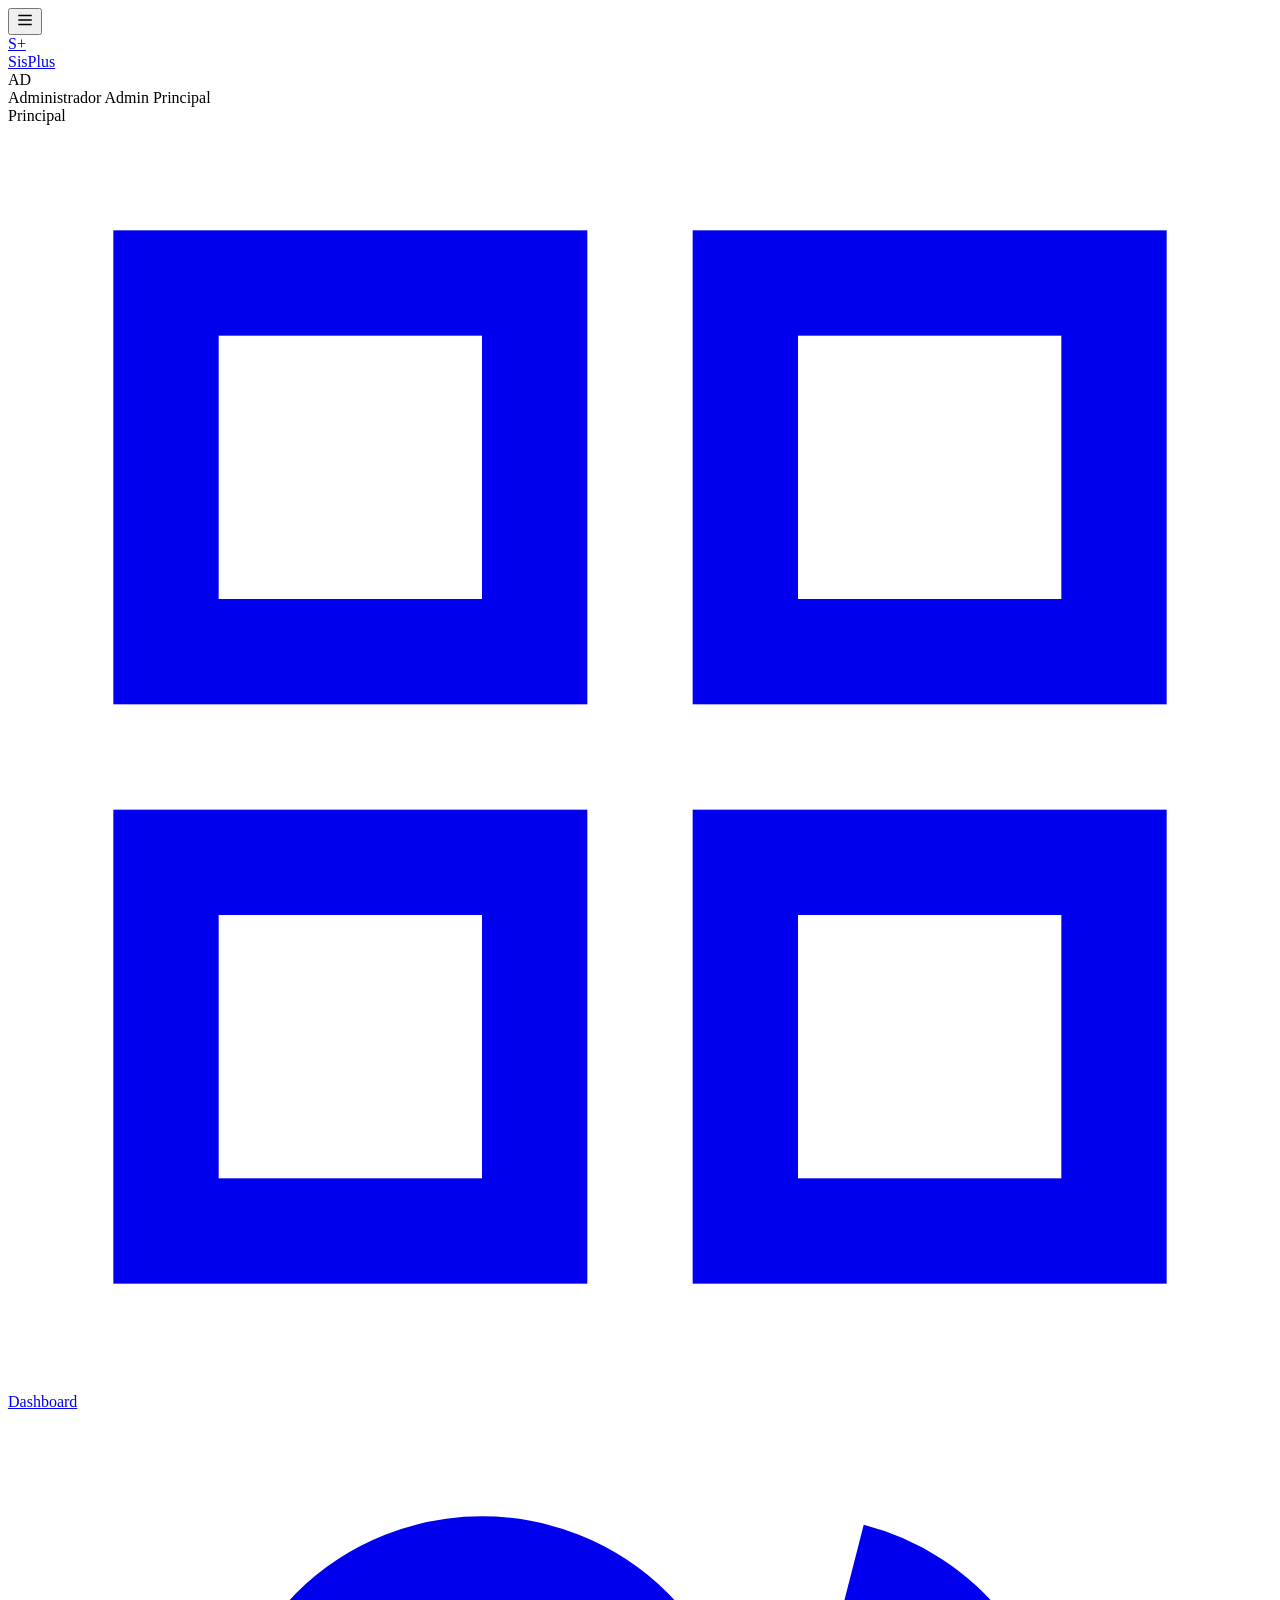
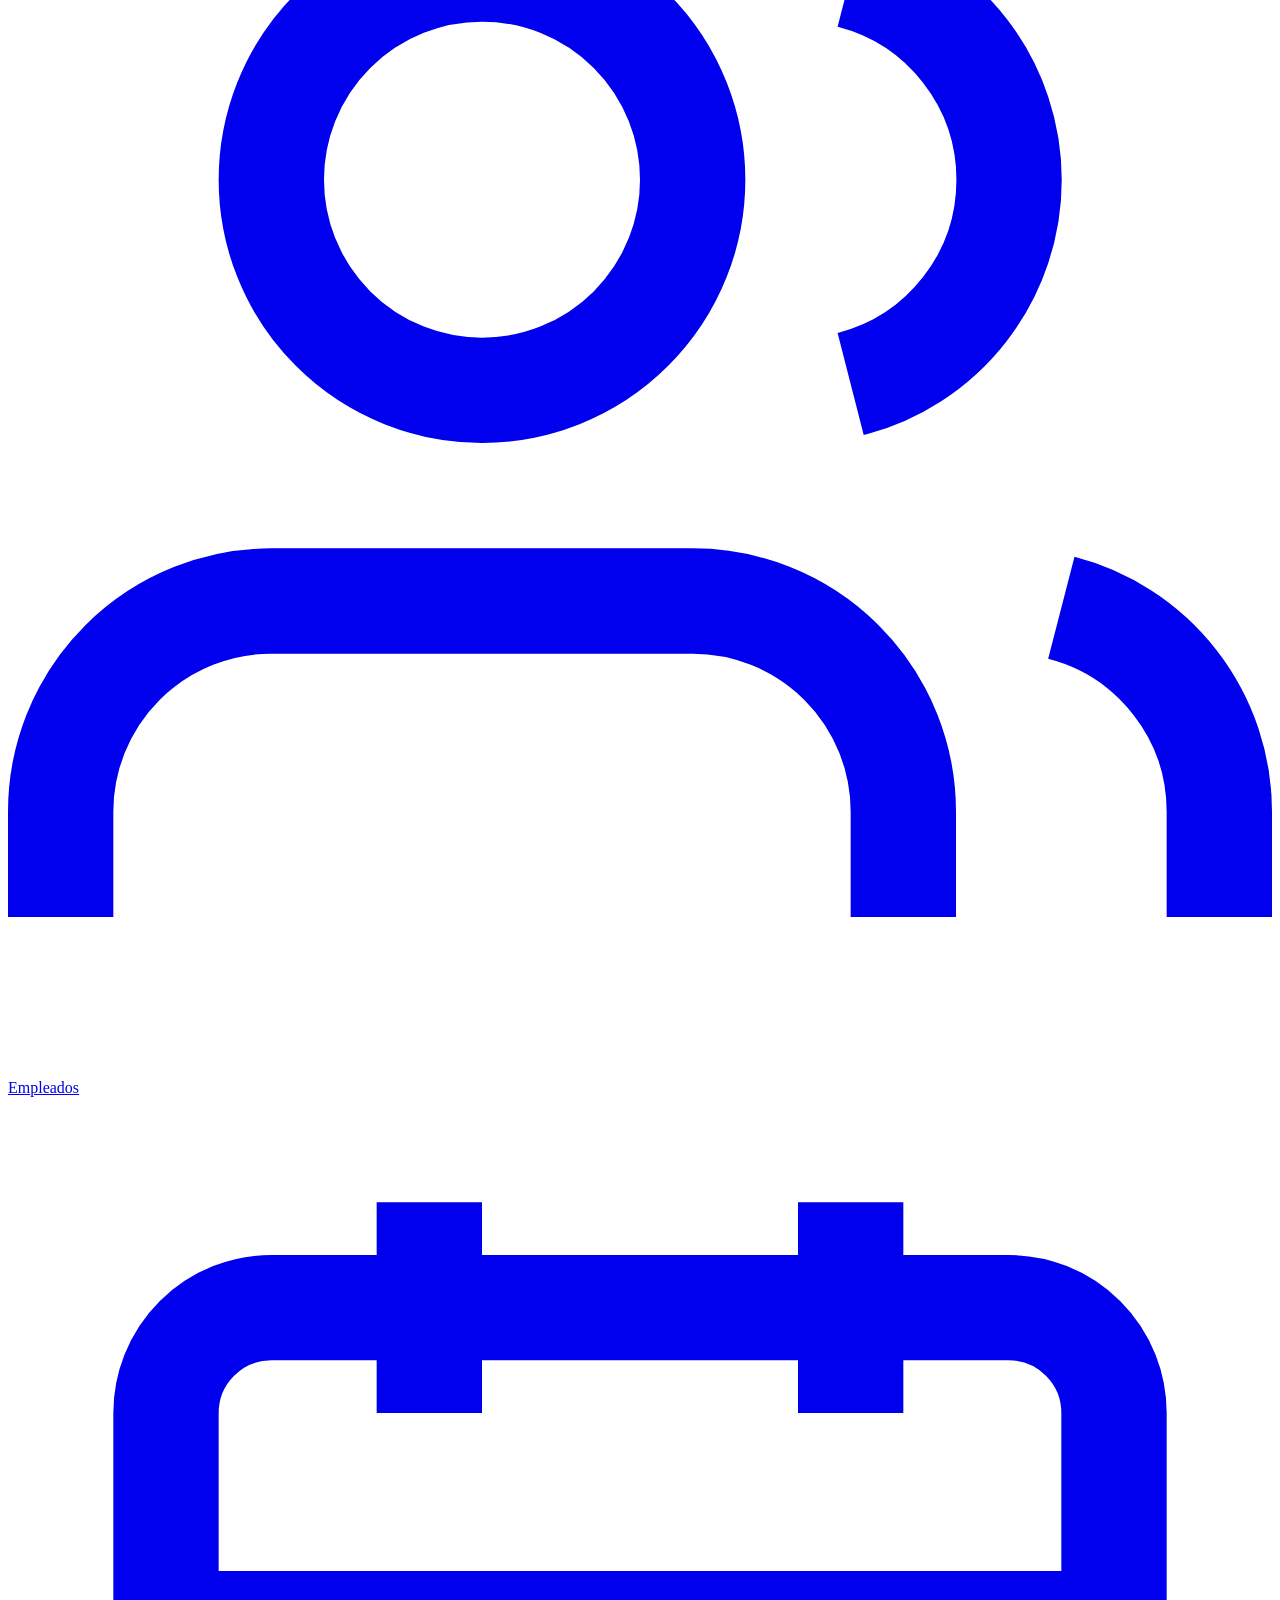
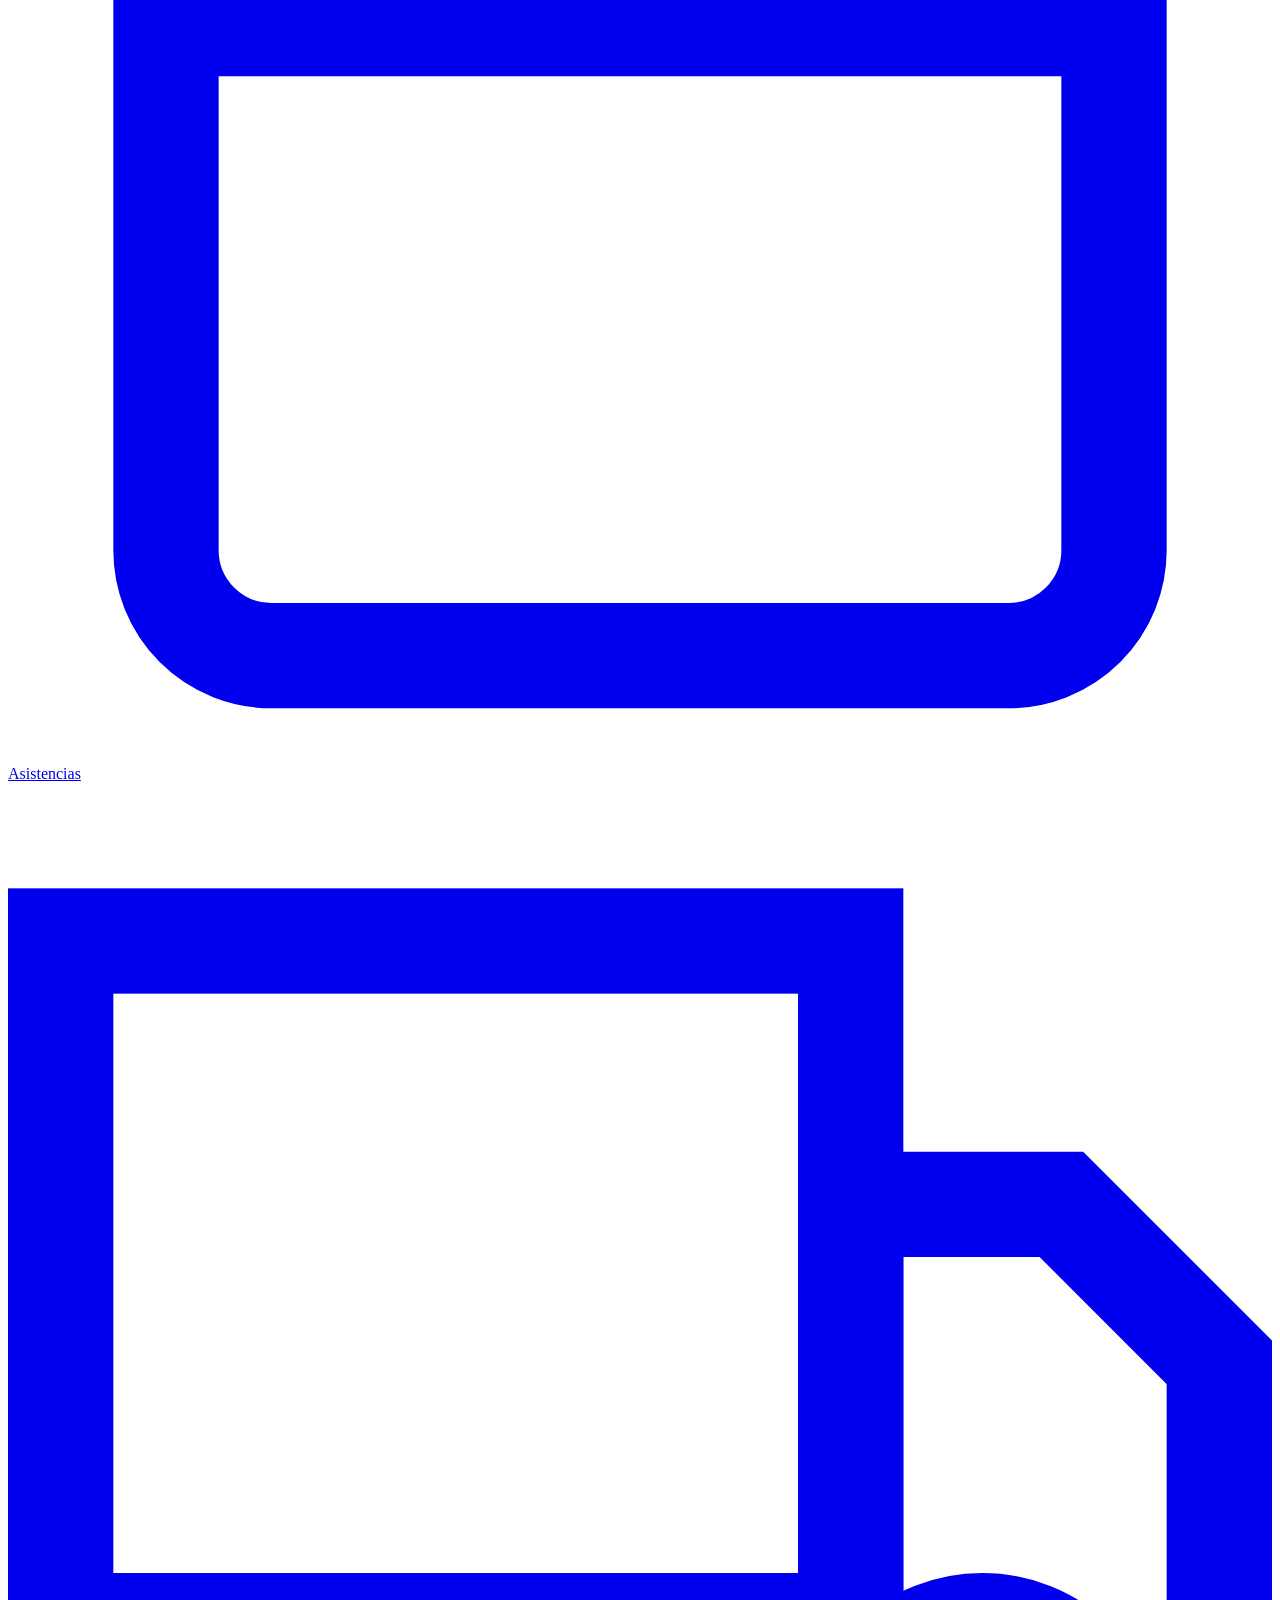
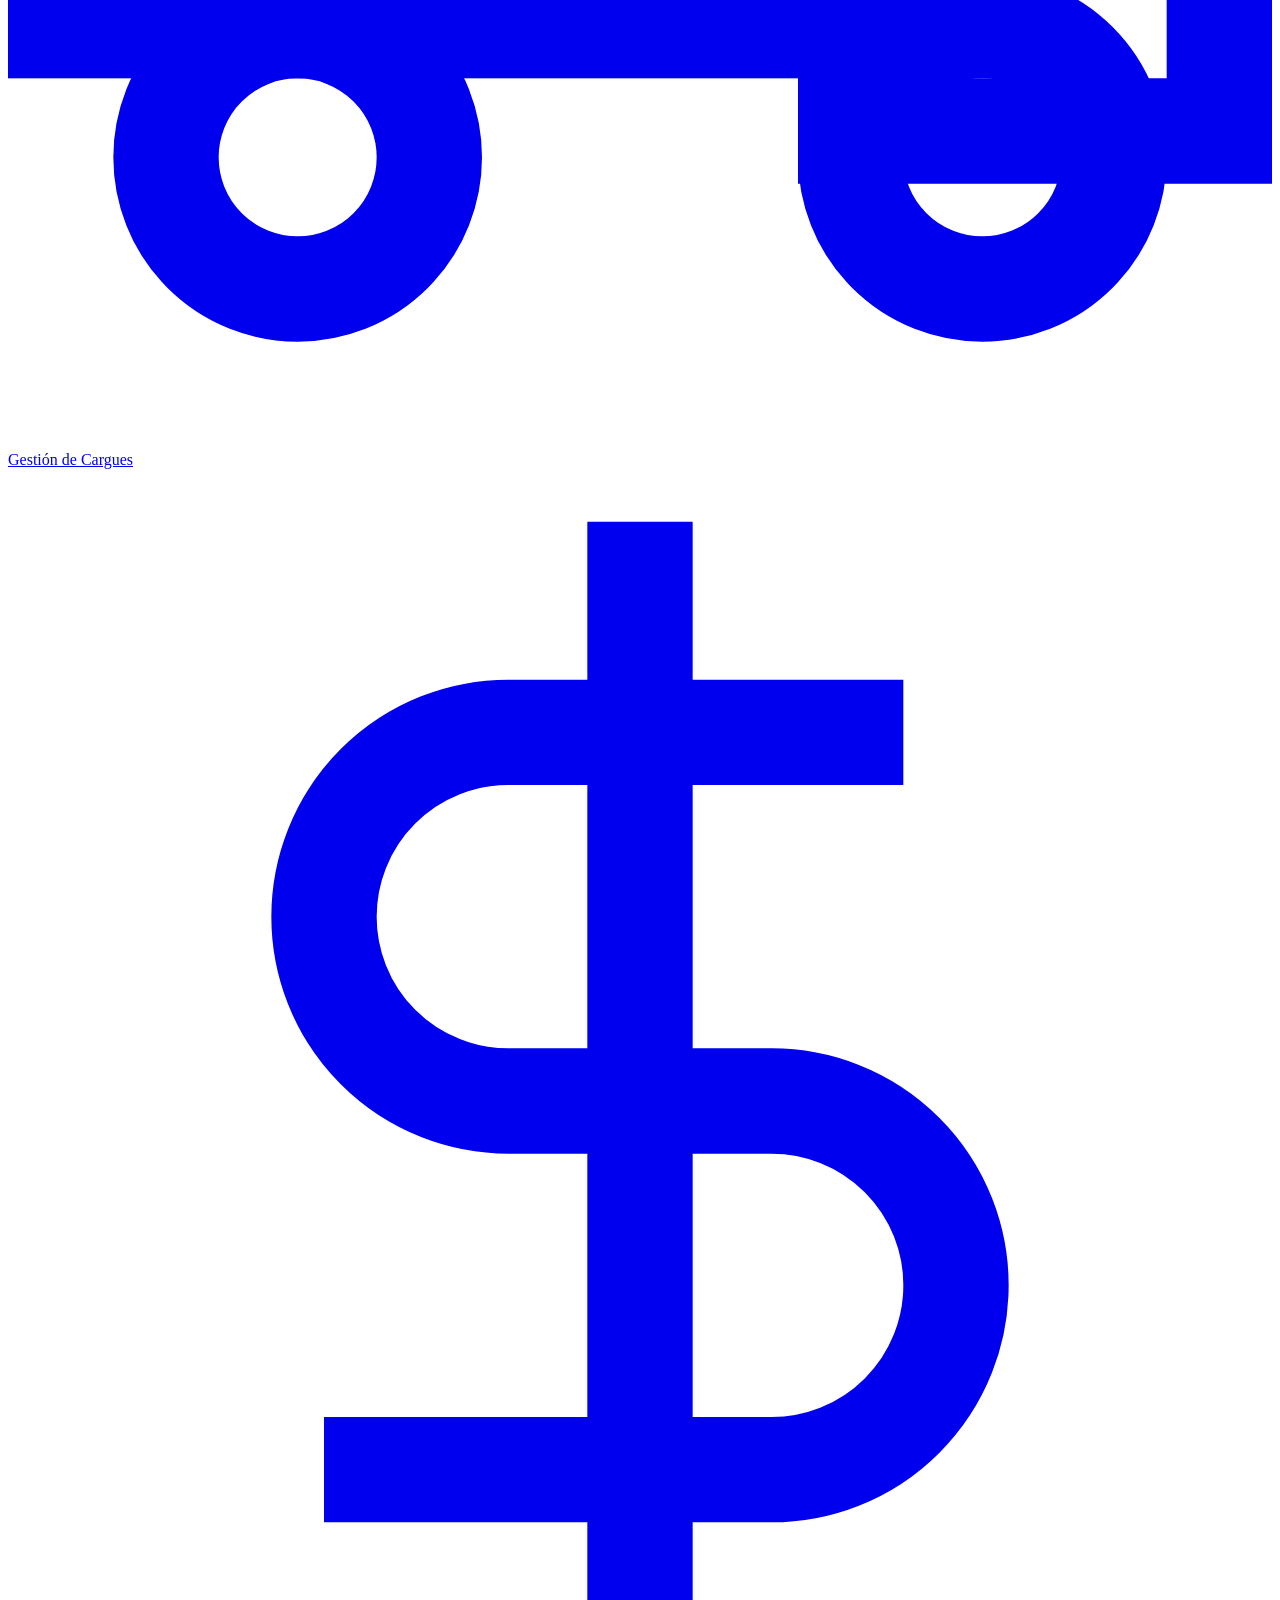
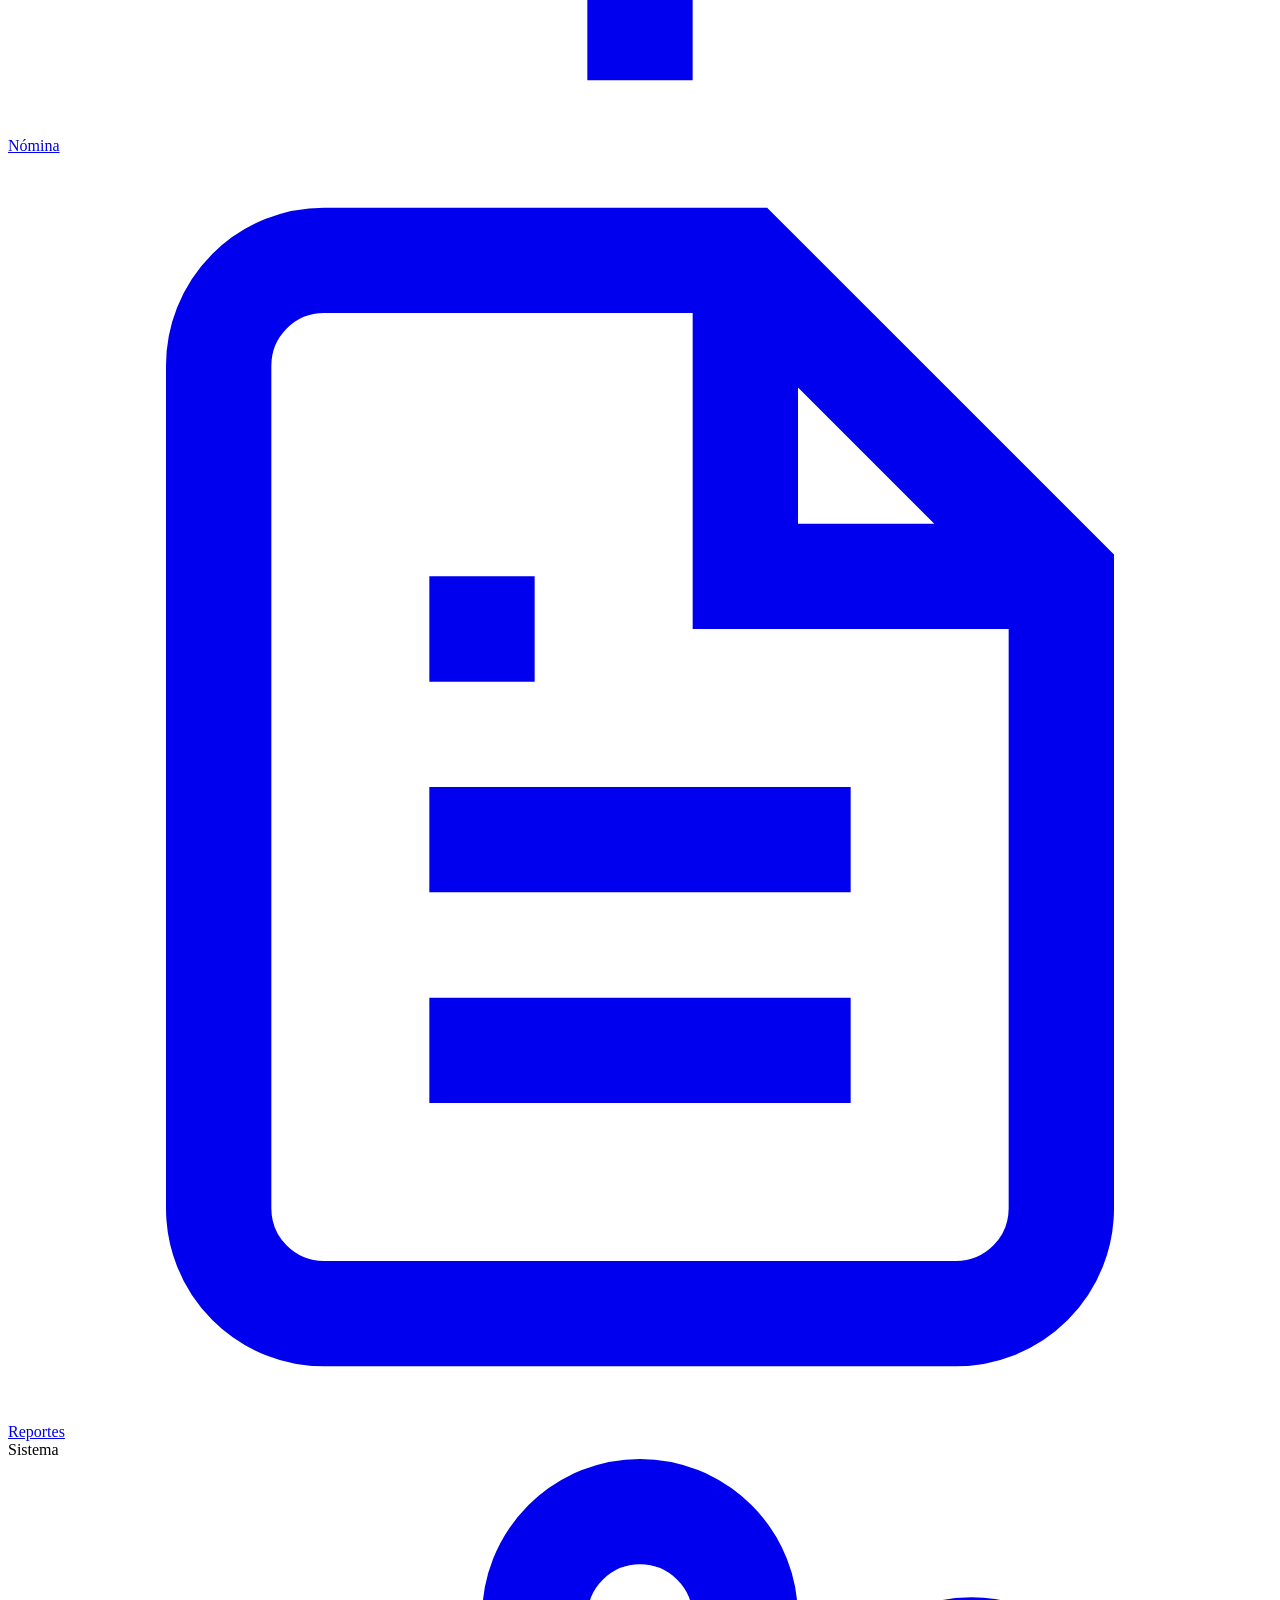
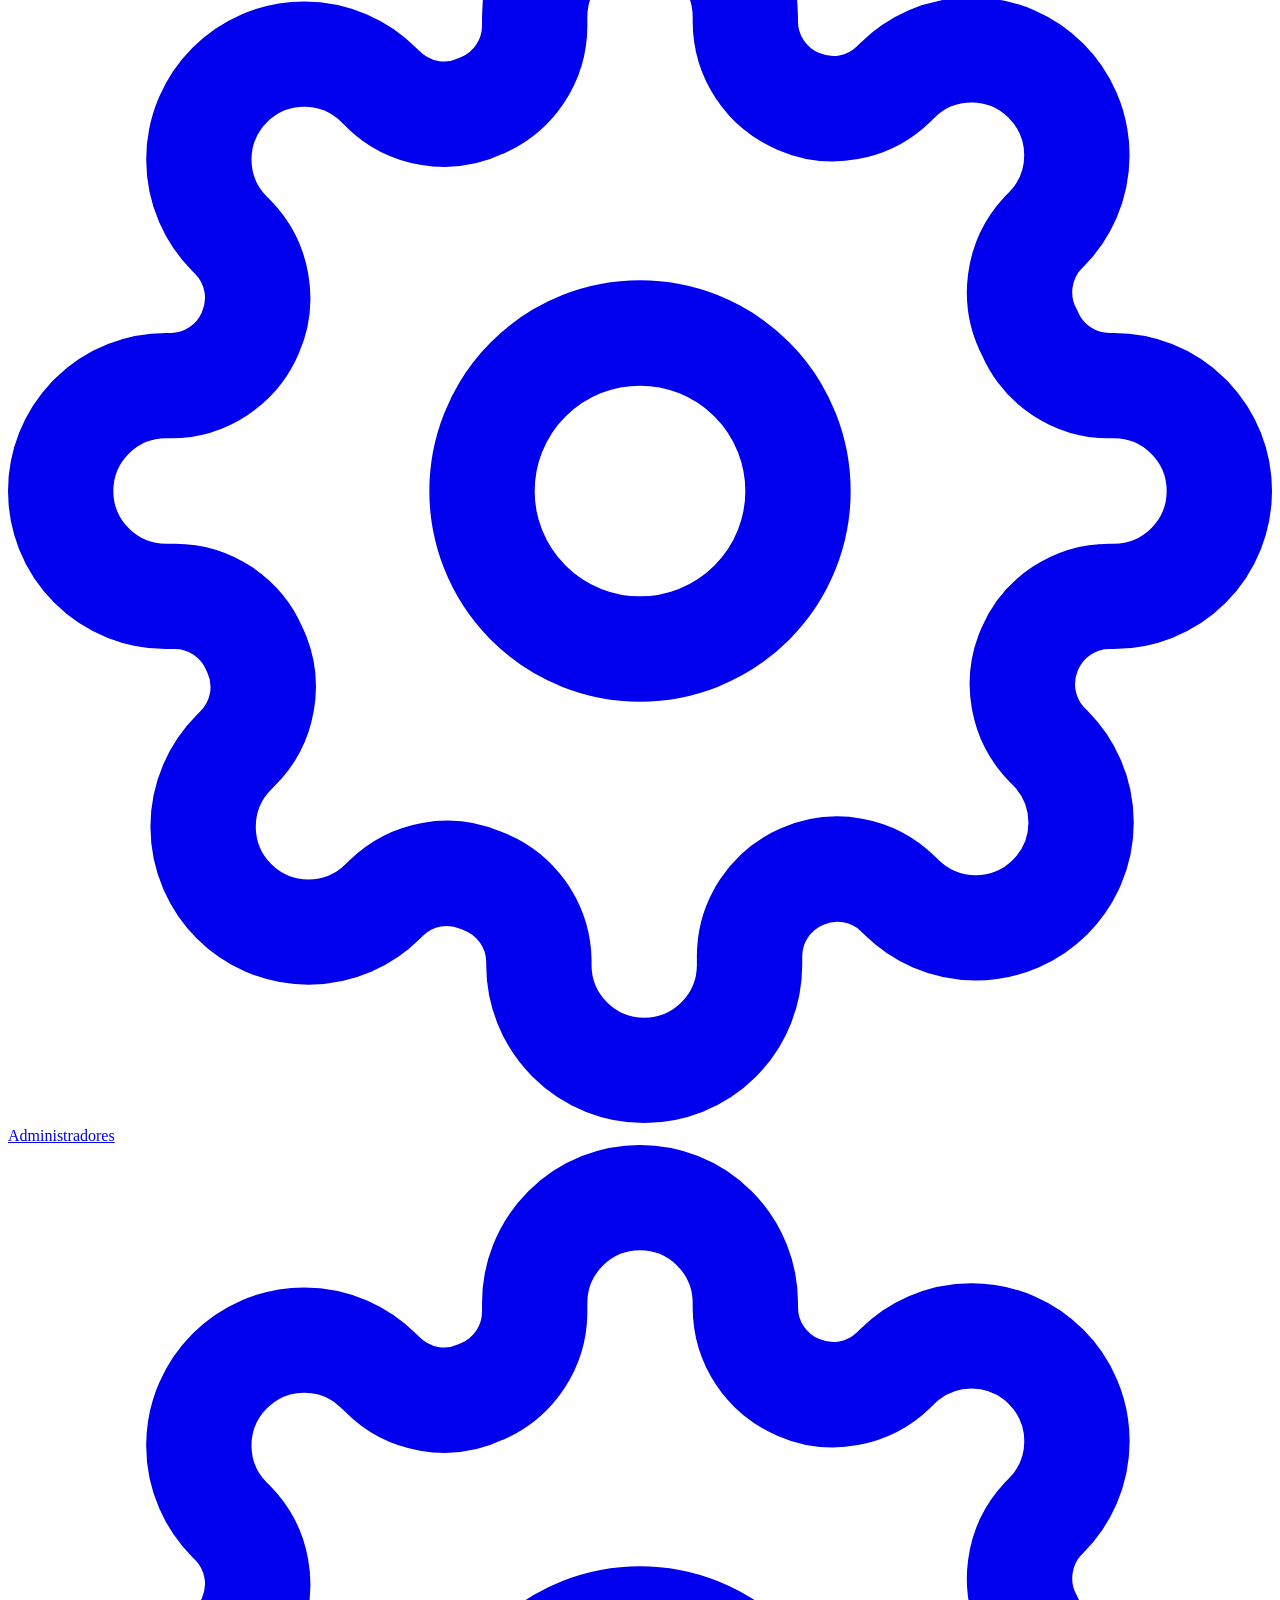
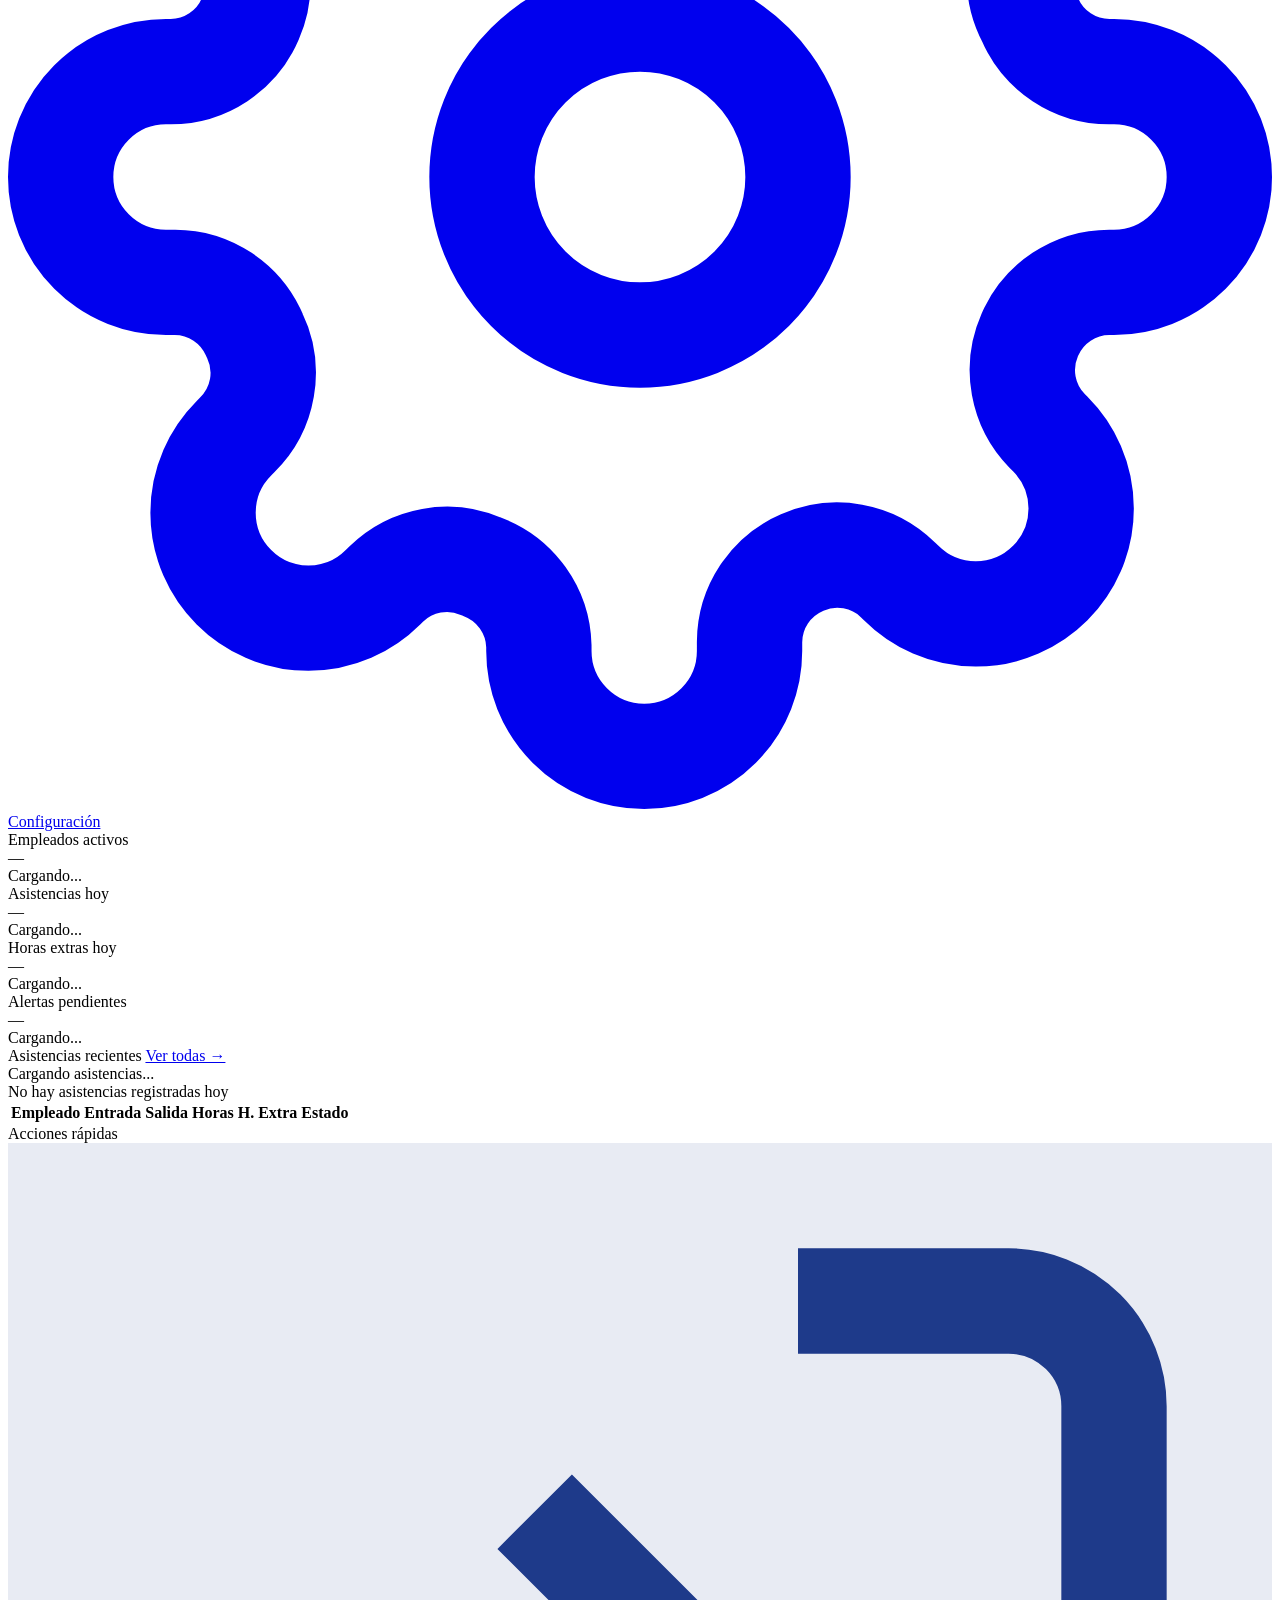
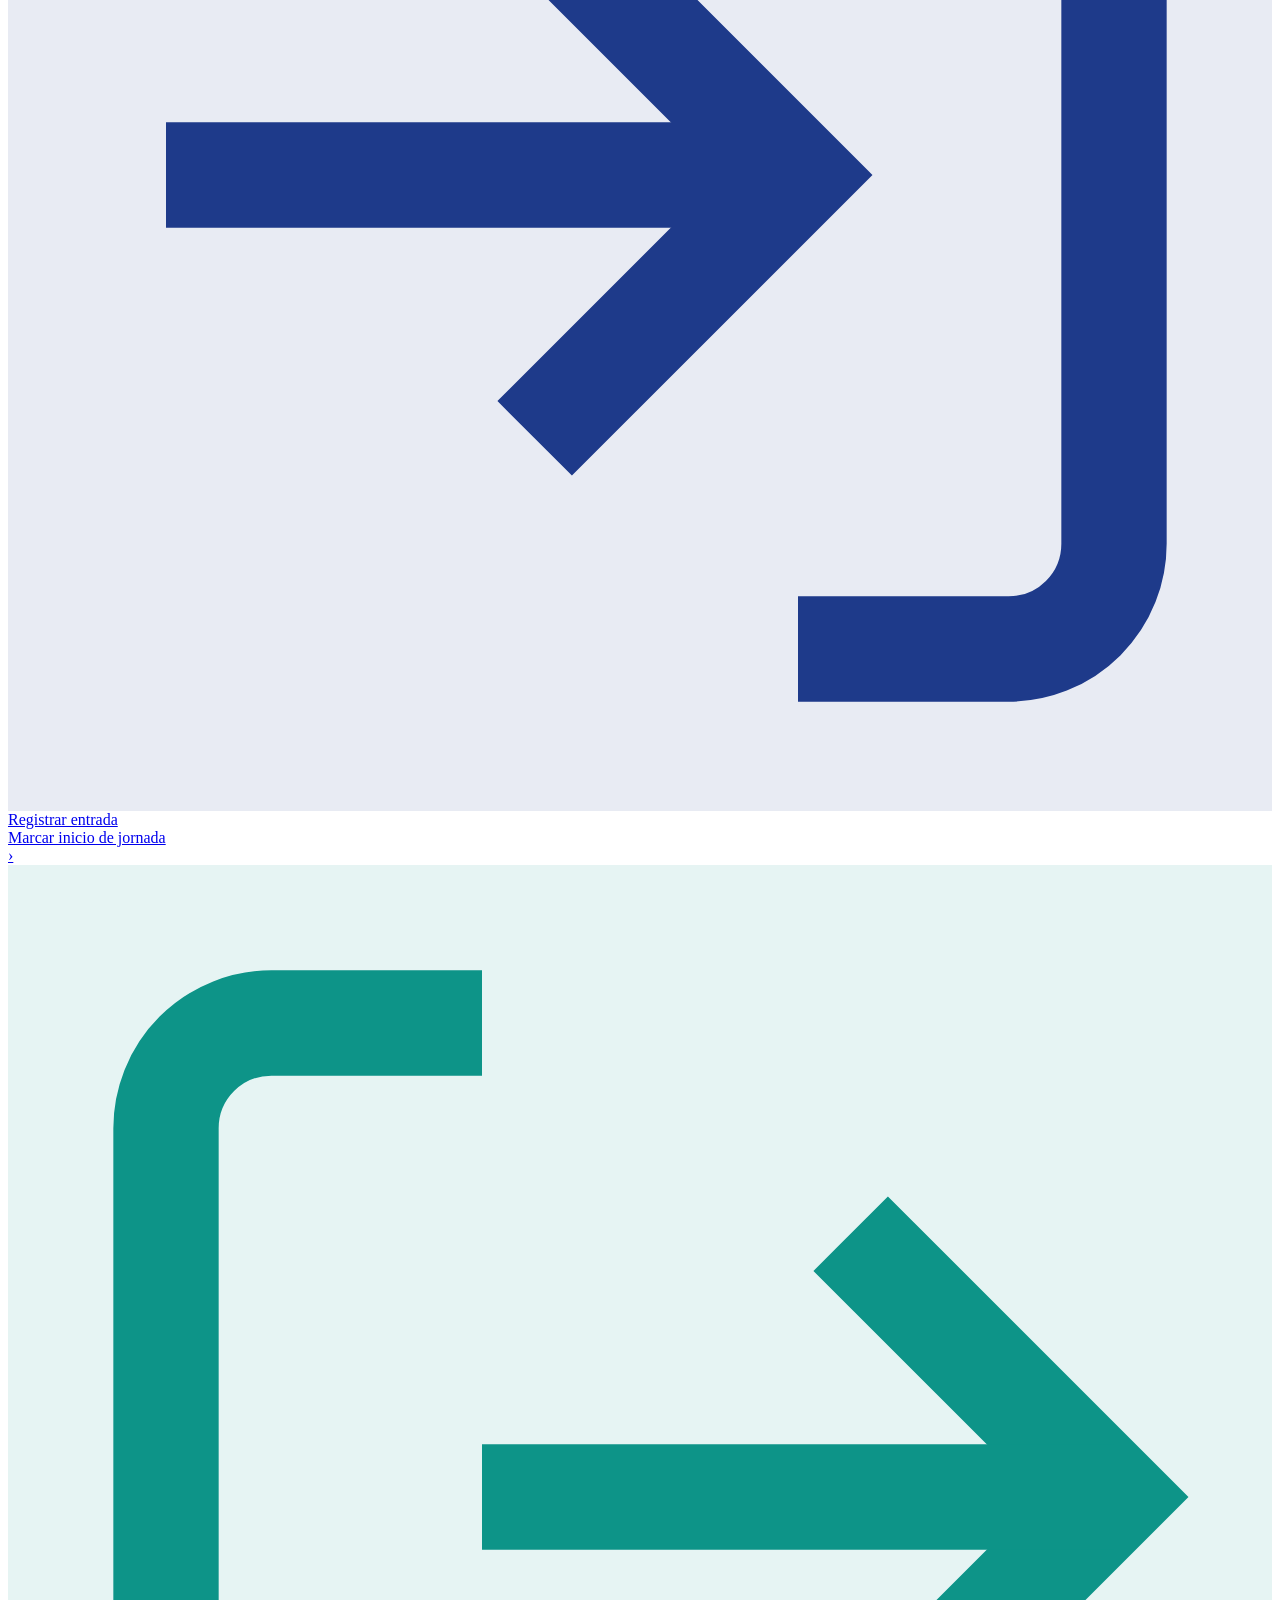
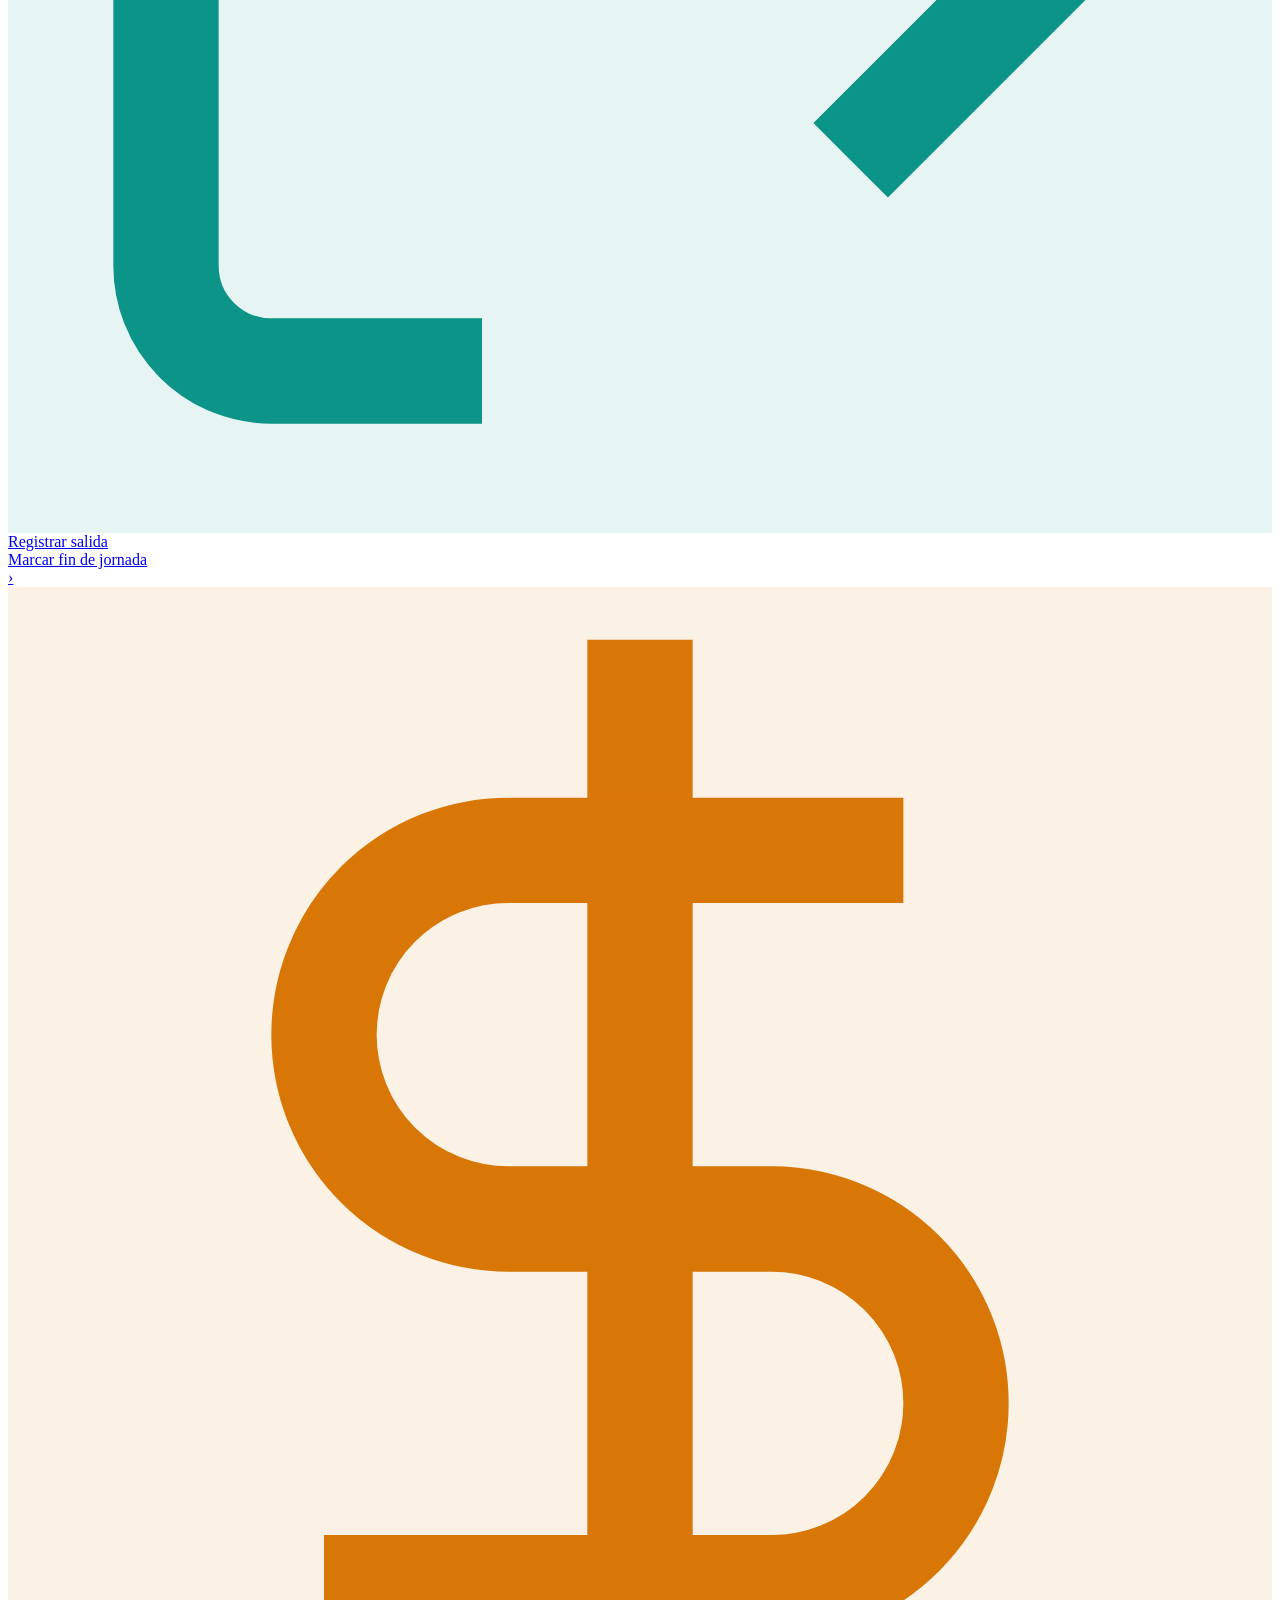
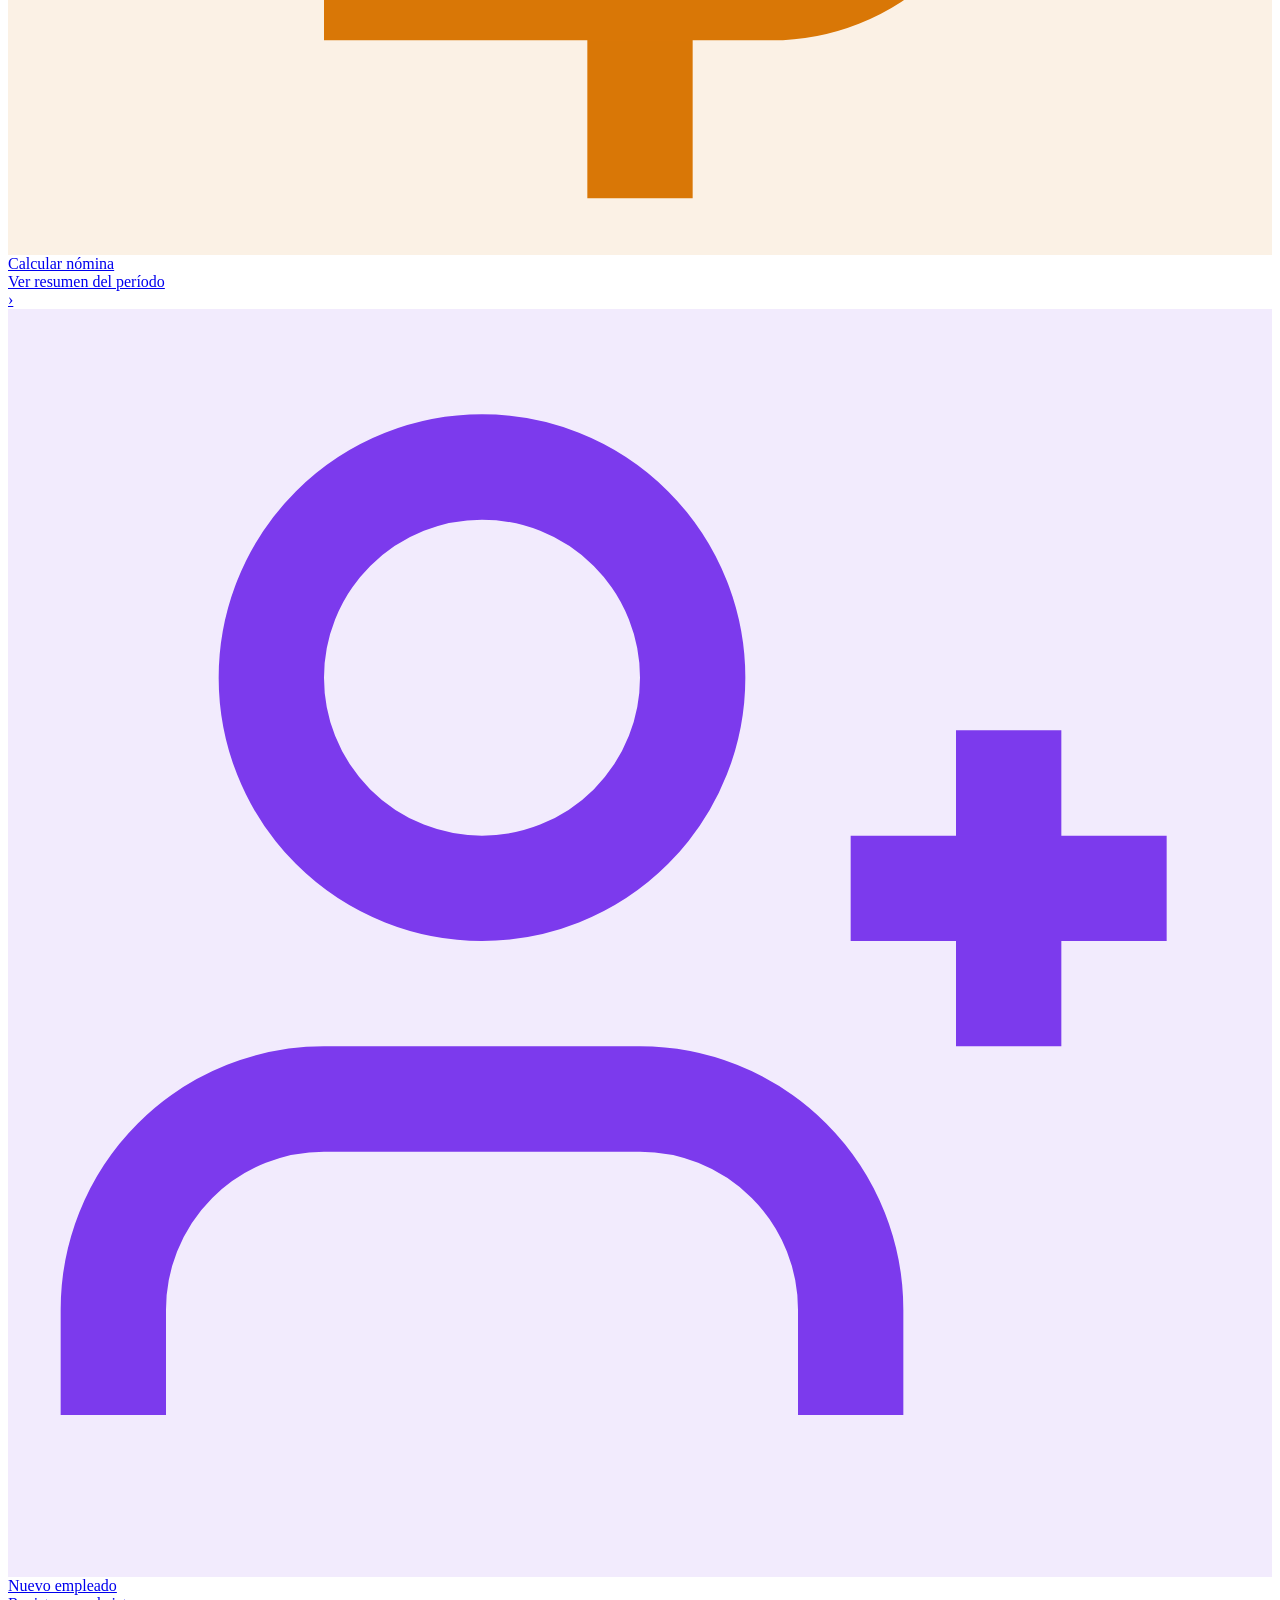
==== commit 2083ad47: "feat(payroll): add payroll endpoints and hexagonal structure integration - Added AppController with " ====
--- a/src/main/resources/templates/index.html
+++ b/src/main/resources/templates/index.html
@@ -48,6 +48,10 @@
         <a href="/assistance" class="nav-item">
             <svg viewBox="0 0 24 24" fill="none" stroke="currentColor" stroke-width="2"><rect x="3" y="4" width="18" height="18" rx="2"/><line x1="16" y1="2" x2="16" y2="6"/><line x1="8" y1="2" x2="8" y2="6"/><line x1="3" y1="10" x2="21" y2="10"/></svg>
             Asistencias
+        </a>
+        <a href="/cargues" class="nav-item">
+            <svg viewBox="0 0 24 24" fill="none" stroke="currentColor" stroke-width="2"><rect x="1" y="3" width="15" height="13"/><polygon points="16 8 20 8 23 11 23 18 16 18 16 8"/><circle cx="5.5" cy="18.5" r="2.5"/><circle cx="18.5" cy="18.5" r="2.5"/></svg>
+            Gestión de Cargues
         </a>
         <a href="/payroll" class="nav-item">
             <svg viewBox="0 0 24 24" fill="none" stroke="currentColor" stroke-width="2"><line x1="12" y1="1" x2="12" y2="23"/><path d="M17 5H9.5a3.5 3.5 0 0 0 0 7h5a3.5 3.5 0 0 1 0 7H6"/></svg>
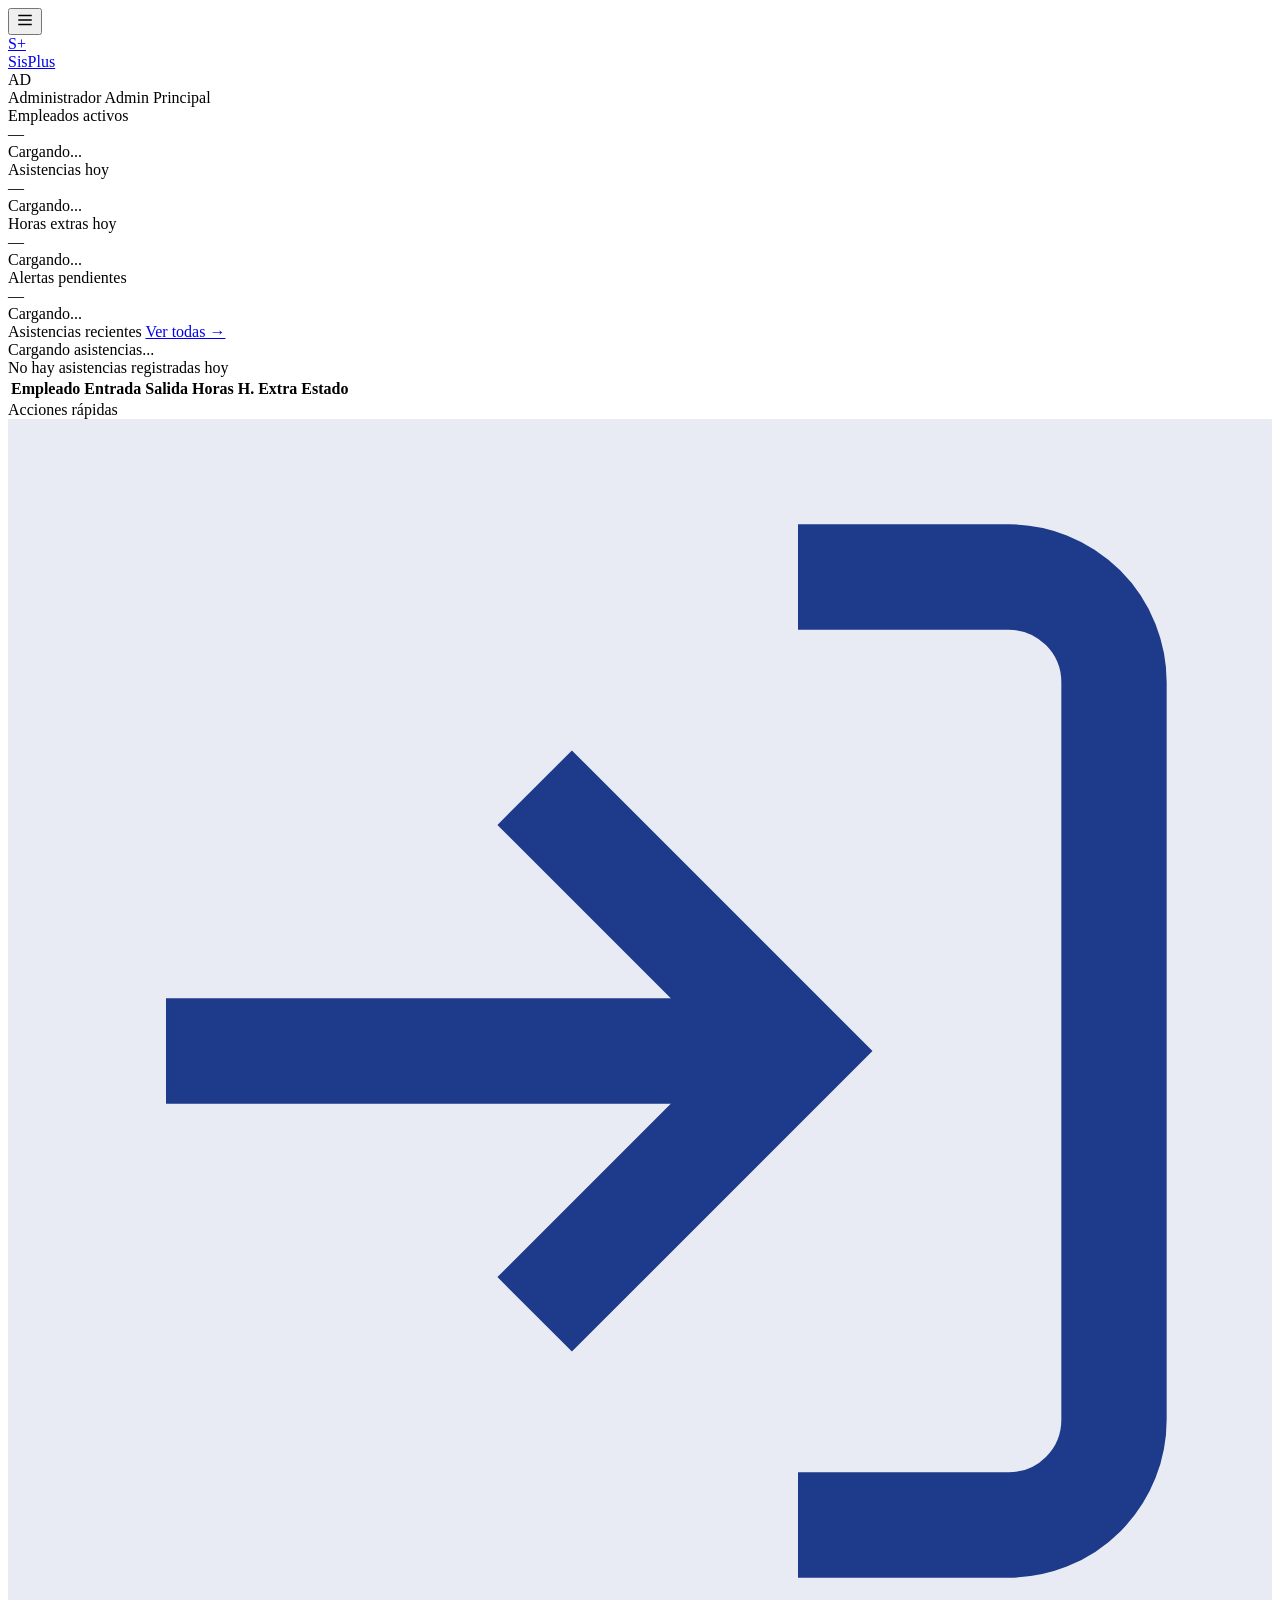
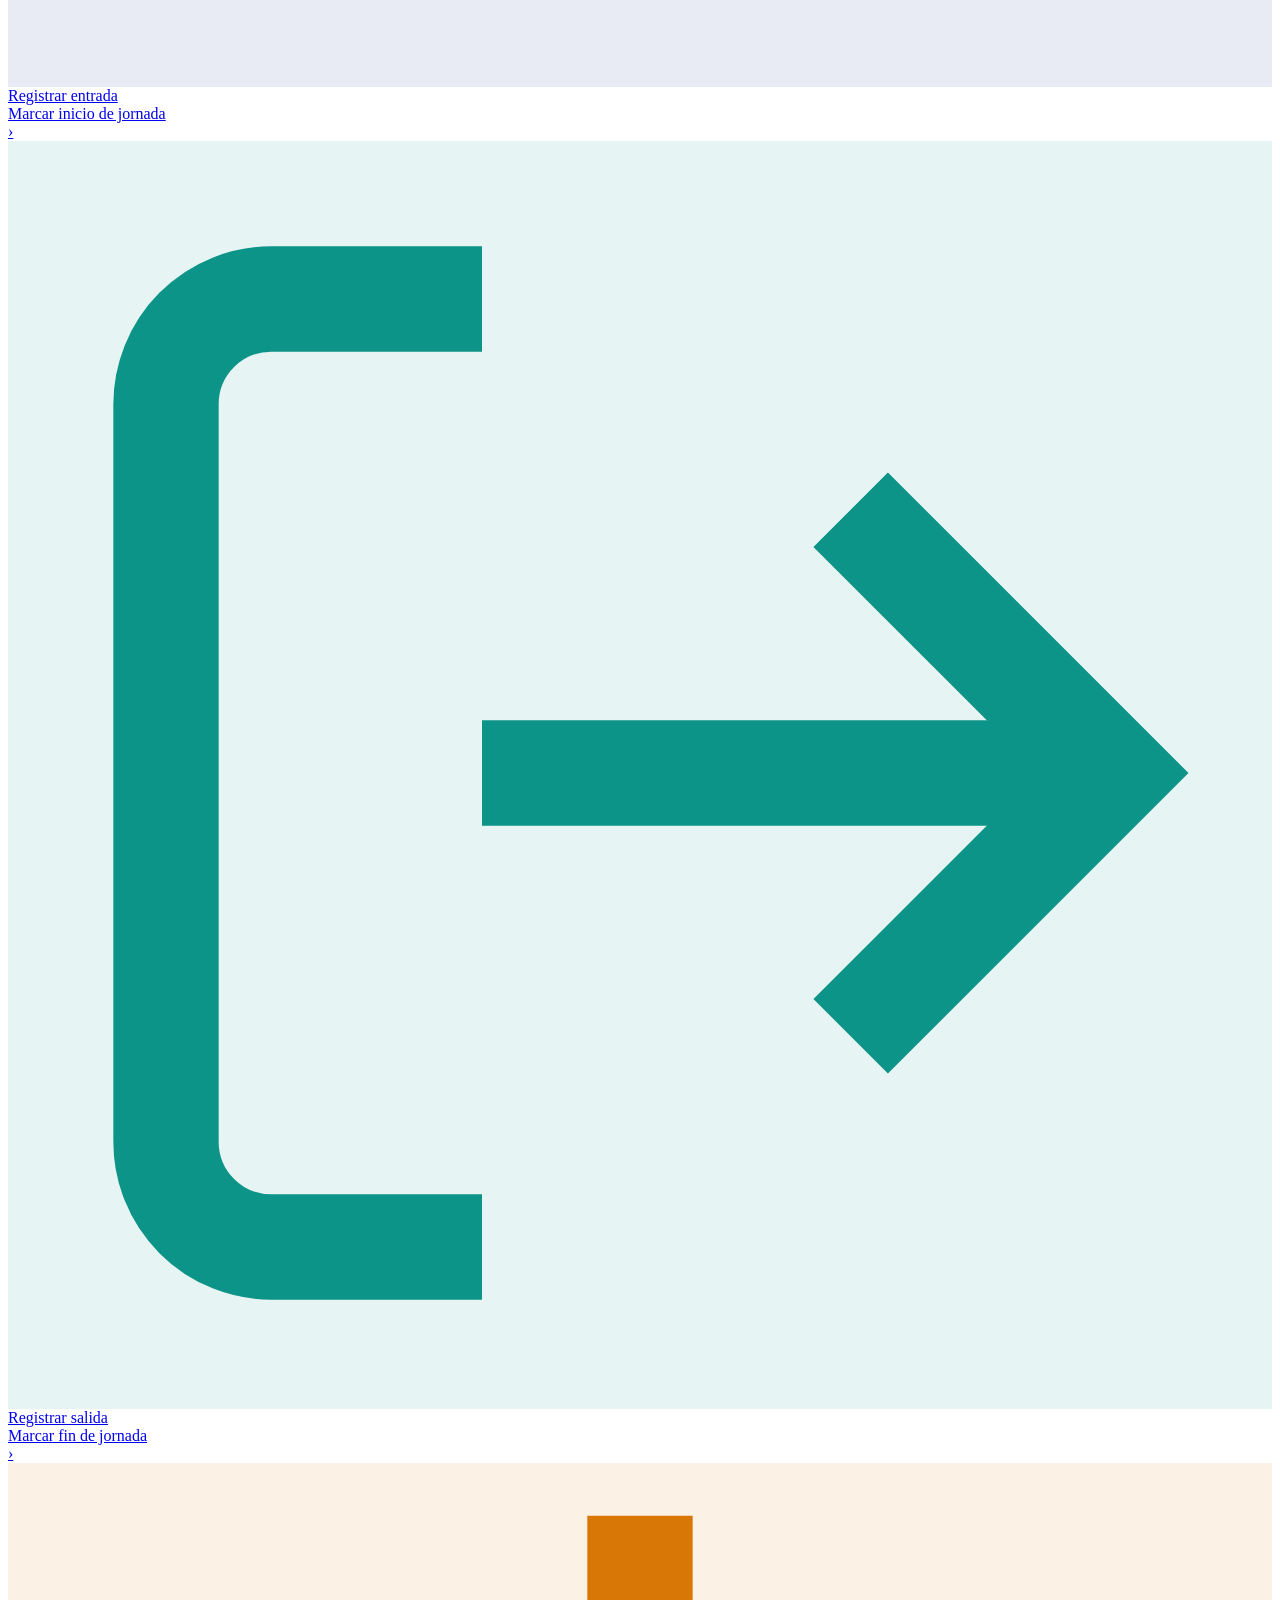
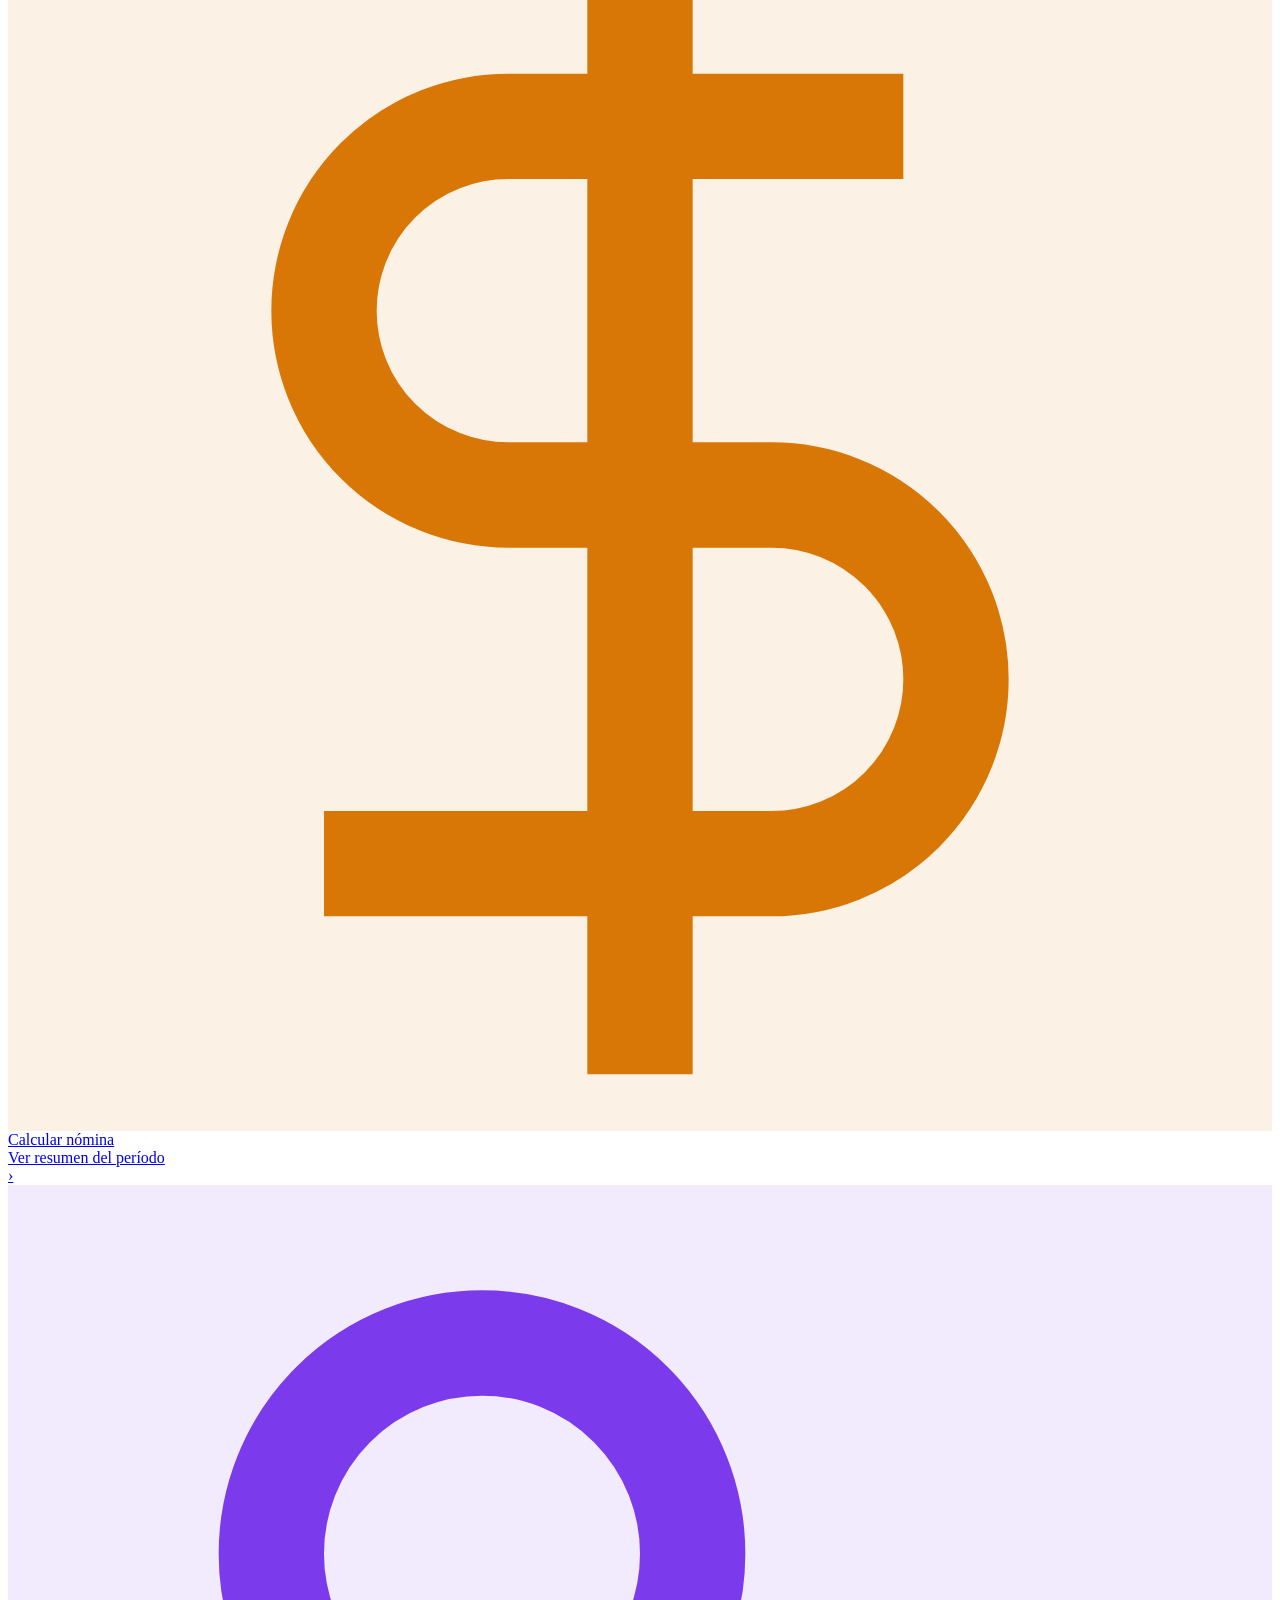
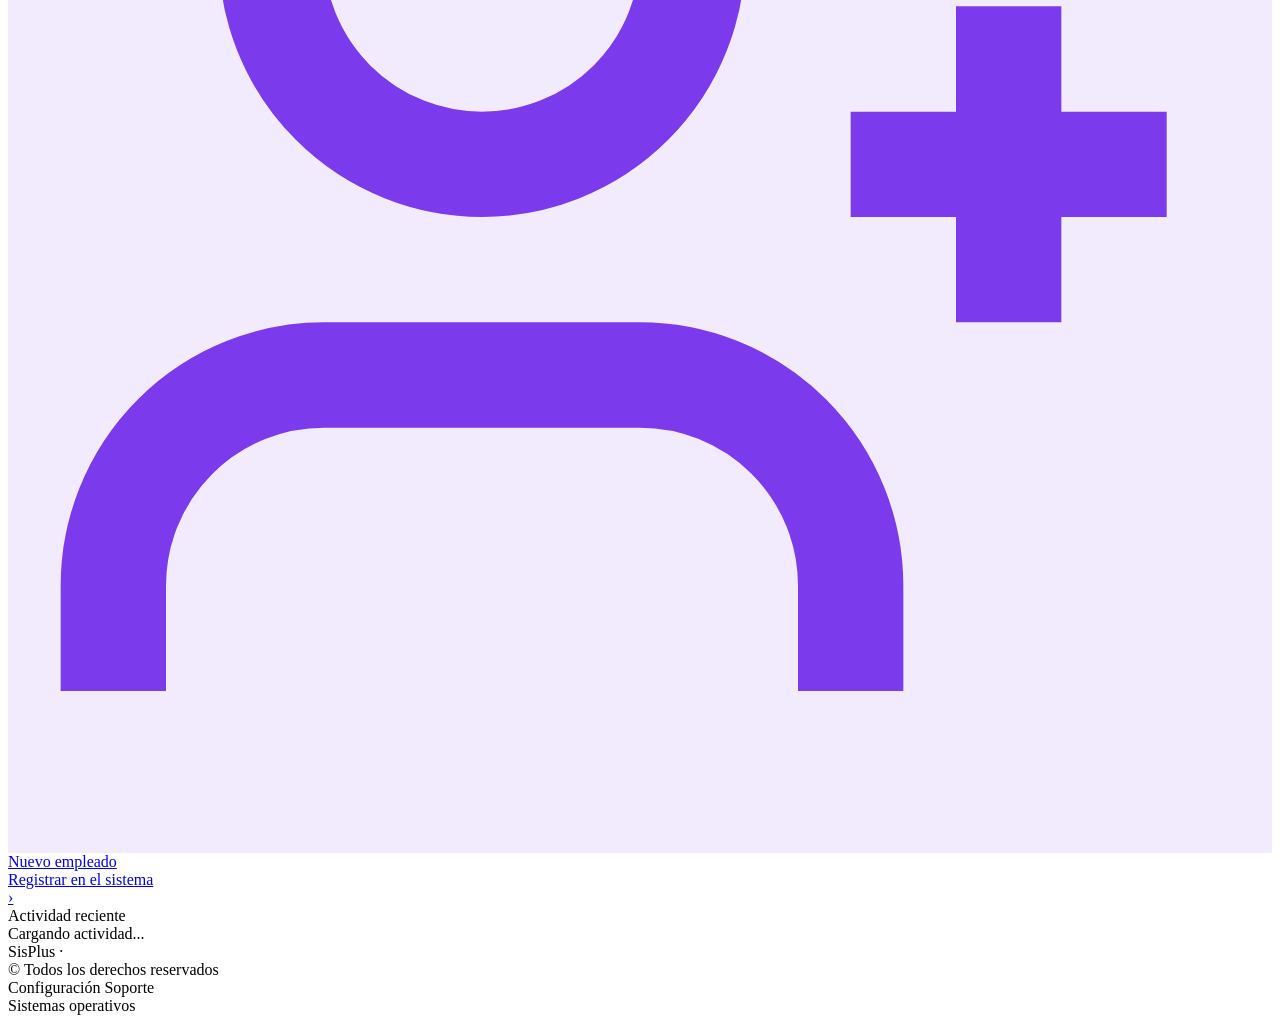
==== commit 73f32d16: "feat(payroll): add payroll endpoints and hexagonal structure integration - Added AppController with " ====
--- a/src/main/resources/templates/index.html
+++ b/src/main/resources/templates/index.html
@@ -34,47 +34,8 @@
     </div>
 </div>
 
-<div class="sidebar" id="sidebar">
-    <div class="nav-section">
-        <div class="nav-section-label">Principal</div>
-        <a href="/dashboard" class="nav-item active">
-            <svg viewBox="0 0 24 24" fill="none" stroke="currentColor" stroke-width="2"><rect x="3" y="3" width="7" height="7"/><rect x="14" y="3" width="7" height="7"/><rect x="14" y="14" width="7" height="7"/><rect x="3" y="14" width="7" height="7"/></svg>
-            Dashboard
-        </a>
-        <a href="/employee" class="nav-item">
-            <svg viewBox="0 0 24 24" fill="none" stroke="currentColor" stroke-width="2"><path d="M17 21v-2a4 4 0 0 0-4-4H5a4 4 0 0 0-4 4v2"/><circle cx="9" cy="7" r="4"/><path d="M23 21v-2a4 4 0 0 0-3-3.87"/><path d="M16 3.13a4 4 0 0 1 0 7.75"/></svg>
-            Empleados
-        </a>
-        <a href="/assistance" class="nav-item">
-            <svg viewBox="0 0 24 24" fill="none" stroke="currentColor" stroke-width="2"><rect x="3" y="4" width="18" height="18" rx="2"/><line x1="16" y1="2" x2="16" y2="6"/><line x1="8" y1="2" x2="8" y2="6"/><line x1="3" y1="10" x2="21" y2="10"/></svg>
-            Asistencias
-        </a>
-        <a href="/cargues" class="nav-item">
-            <svg viewBox="0 0 24 24" fill="none" stroke="currentColor" stroke-width="2"><rect x="1" y="3" width="15" height="13"/><polygon points="16 8 20 8 23 11 23 18 16 18 16 8"/><circle cx="5.5" cy="18.5" r="2.5"/><circle cx="18.5" cy="18.5" r="2.5"/></svg>
-            Gestión de Cargues
-        </a>
-        <a href="/payroll" class="nav-item">
-            <svg viewBox="0 0 24 24" fill="none" stroke="currentColor" stroke-width="2"><line x1="12" y1="1" x2="12" y2="23"/><path d="M17 5H9.5a3.5 3.5 0 0 0 0 7h5a3.5 3.5 0 0 1 0 7H6"/></svg>
-            Nómina
-        </a>
-        <a href="/reports" class="nav-item">
-            <svg viewBox="0 0 24 24" fill="none" stroke="currentColor" stroke-width="2"><path d="M14 2H6a2 2 0 0 0-2 2v16a2 2 0 0 0 2 2h12a2 2 0 0 0 2-2V8z"/><polyline points="14 2 14 8 20 8"/><line x1="16" y1="13" x2="8" y2="13"/><line x1="16" y1="17" x2="8" y2="17"/><polyline points="10 9 9 9 8 9"/></svg>
-            Reportes
-        </a>
-    </div>
-    <div class="nav-divider"></div>
-    <div class="nav-section">
-        <div class="nav-section-label">Sistema</div>
-        <a href="/admin" class="nav-item">
-            <svg viewBox="0 0 24 24" fill="none" stroke="currentColor" stroke-width="2"><path d="M12 15a3 3 0 1 0 0-6 3 3 0 0 0 0 6z"/><path d="M19.4 15a1.65 1.65 0 0 0 .33 1.82l.06.06a2 2 0 0 1-2.83 2.83l-.06-.06a1.65 1.65 0 0 0-1.82-.33 1.65 1.65 0 0 0-1 1.51V21a2 2 0 0 1-4 0v-.09A1.65 1.65 0 0 0 9 19.4a1.65 1.65 0 0 0-1.82.33l-.06.06a2 2 0 0 1-2.83-2.83l.06-.06A1.65 1.65 0 0 0 4.68 15a1.65 1.65 0 0 0-1.51-1H3a2 2 0 0 1 0-4h.09A1.65 1.65 0 0 0 4.6 9a1.65 1.65 0 0 0-.33-1.82l-.06-.06a2 2 0 0 1 2.83-2.83l.06.06A1.65 1.65 0 0 0 9 4.68a1.65 1.65 0 0 0 1-1.51V3a2 2 0 0 1 4 0v.09a1.65 1.65 0 0 0 1 1.51 1.65 1.65 0 0 0 1.82-.33l.06-.06a2 2 0 0 1 2.83 2.83l-.06.06A1.65 1.65 0 0 0 19.4 9a1.65 1.65 0 0 0 1.51 1H21a2 2 0 0 1 0 4h-.09a1.65 1.65 0 0 0-1.51 1z"/></svg>
-            Administradores
-        </a>
-        <a href="/config" class="nav-item">
-            <svg viewBox="0 0 24 24" fill="none" stroke="currentColor" stroke-width="2"><circle cx="12" cy="12" r="3"/><path d="M19.4 15a1.65 1.65 0 0 0 .33 1.82l.06.06a2 2 0 0 1 0 2.83 2 2 0 0 1-2.83 0l-.06-.06a1.65 1.65 0 0 0-1.82-.33 1.65 1.65 0 0 0-1 1.51V21a2 2 0 0 1-2 2 2 2 0 0 1-2-2v-.09A1.65 1.65 0 0 0 9 19.4a1.65 1.65 0 0 0-1.82.33l-.06.06a2 2 0 0 1-2.83 0 2 2 0 0 1 0-2.83l.06-.06A1.65 1.65 0 0 0 4.68 15a1.65 1.65 0 0 0-1.51-1H3a2 2 0 0 1-2-2 2 2 0 0 1 2-2h.09A1.65 1.65 0 0 0 4.6 9a1.65 1.65 0 0 0-.33-1.82l-.06-.06a2 2 0 0 1 0-2.83 2 2 0 0 1 2.83 0l.06.06A1.65 1.65 0 0 0 9 4.68a1.65 1.65 0 0 0 1-1.51V3a2 2 0 0 1 2-2 2 2 0 0 1 2 2v.09a1.65 1.65 0 0 0 1 1.51 1.65 1.65 0 0 0 1.82-.33l.06-.06a2 2 0 0 1 2.83 0 2 2 0 0 1 0 2.83l-.06.06A1.65 1.65 0 0 0 19.4 9a1.65 1.65 0 0 0 1.51 1H21a2 2 0 0 1 2 2 2 2 0 0 1-2 2h-.09a1.65 1.65 0 0 0-1.51 1z"/></svg>
-            Configuración
-        </a>
-    </div>
-</div>
+<!-- Sidebar -->
+<div th:replace="~{fragments/sidebar :: sidebar(activePage='dashboard')}"></div>
 </div>
 
 <div class="main-content" id="mainContent">
